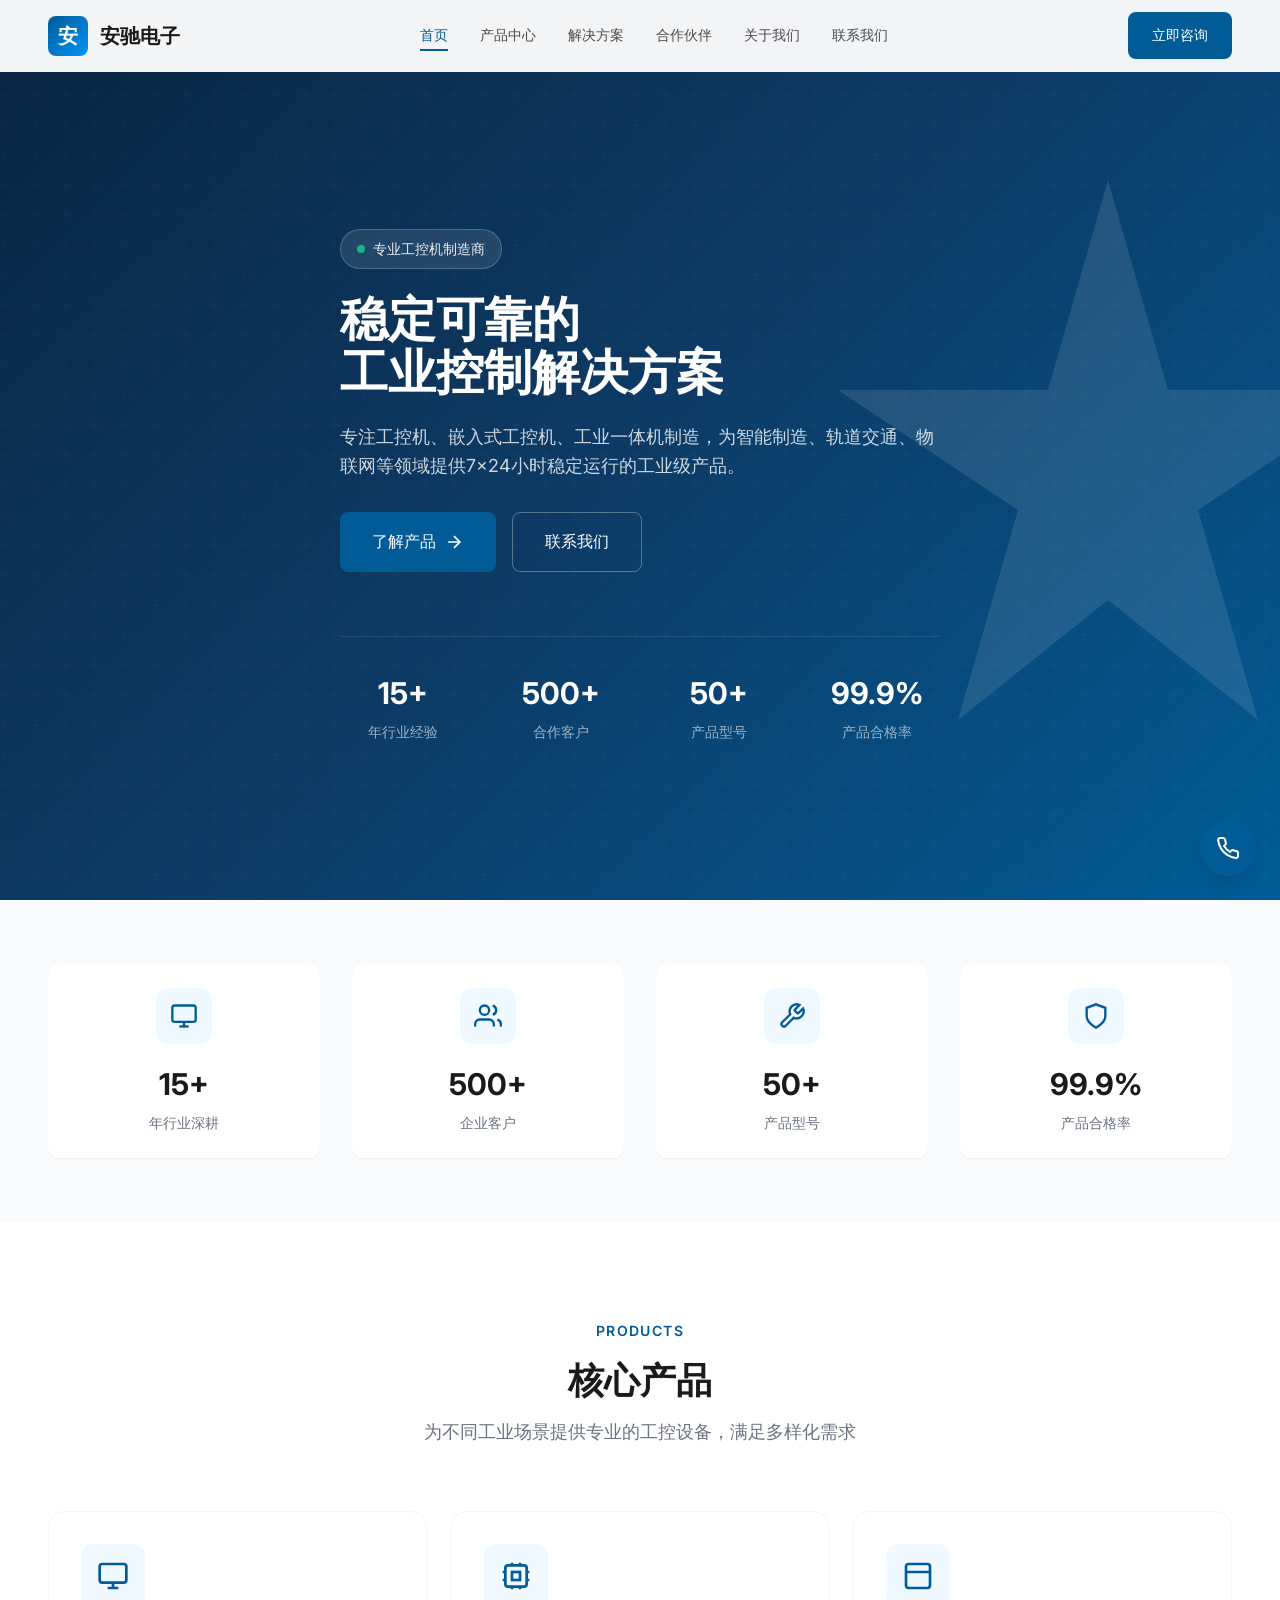
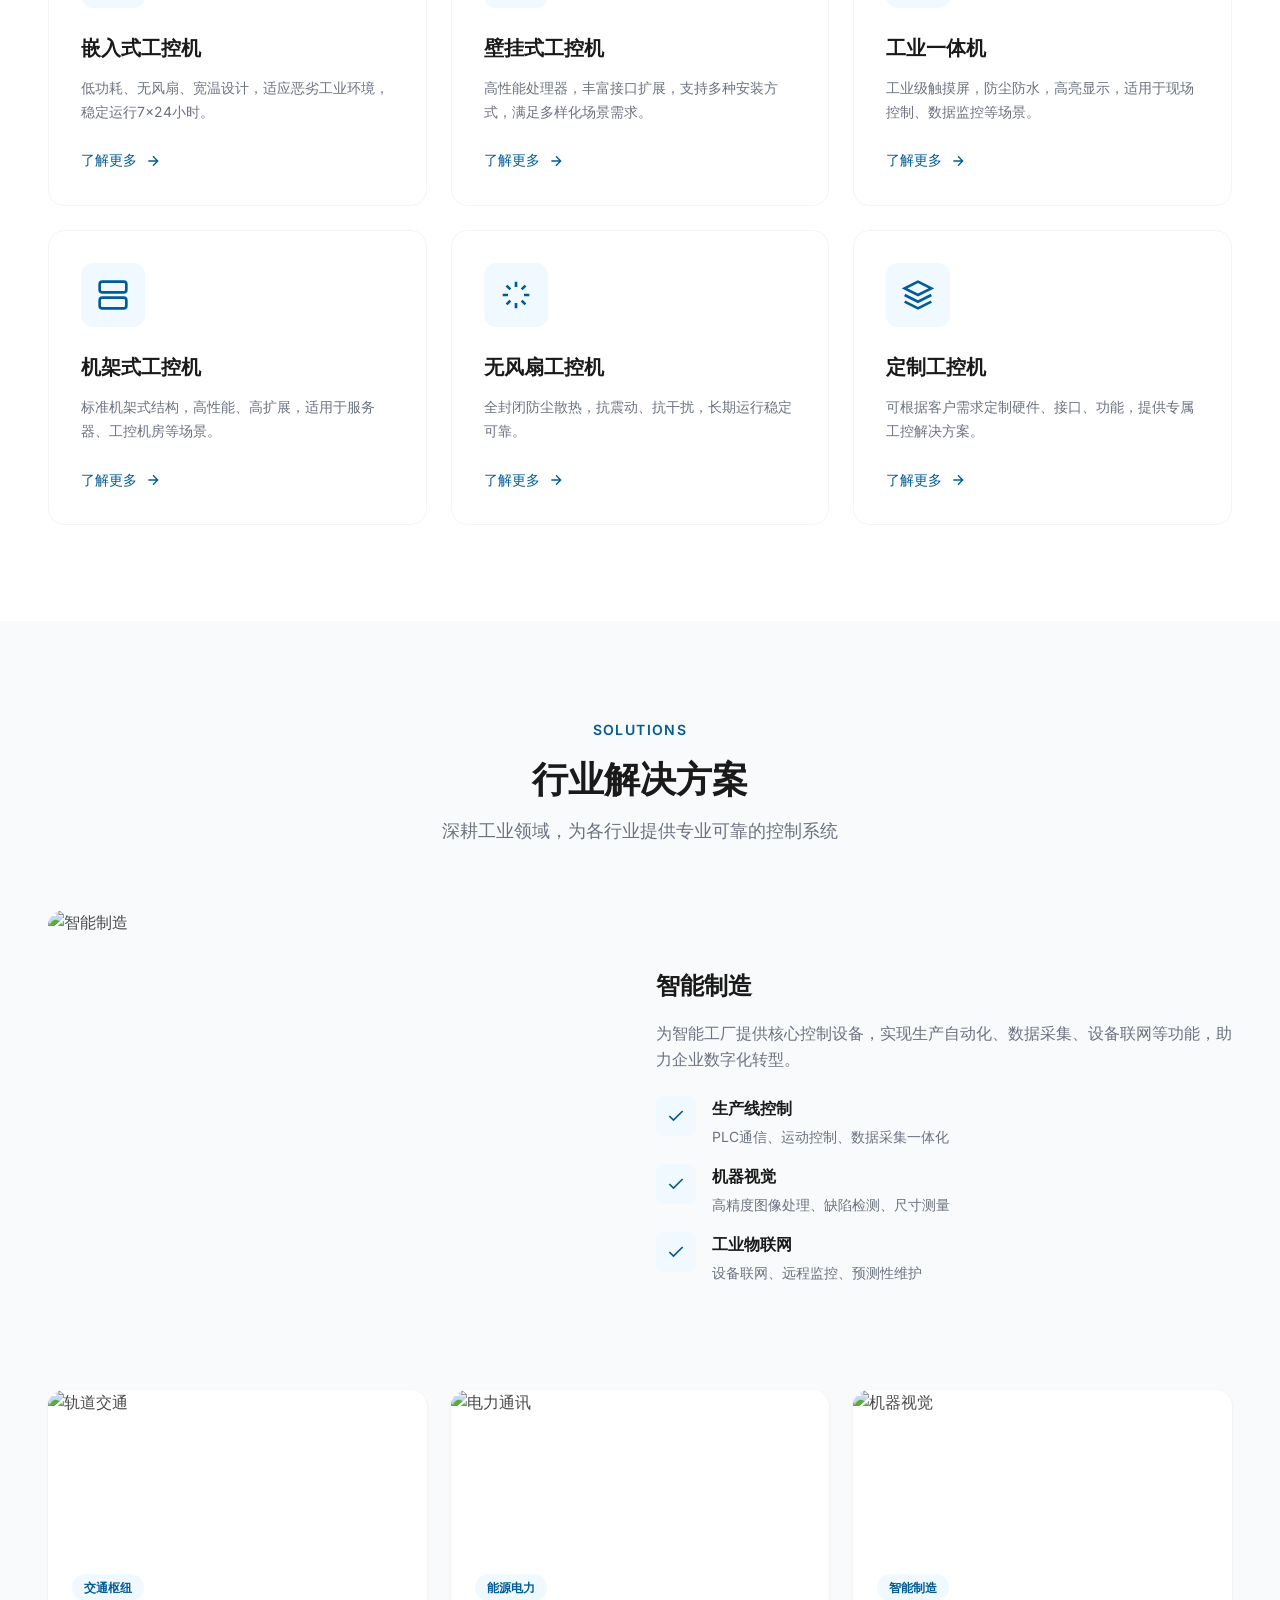
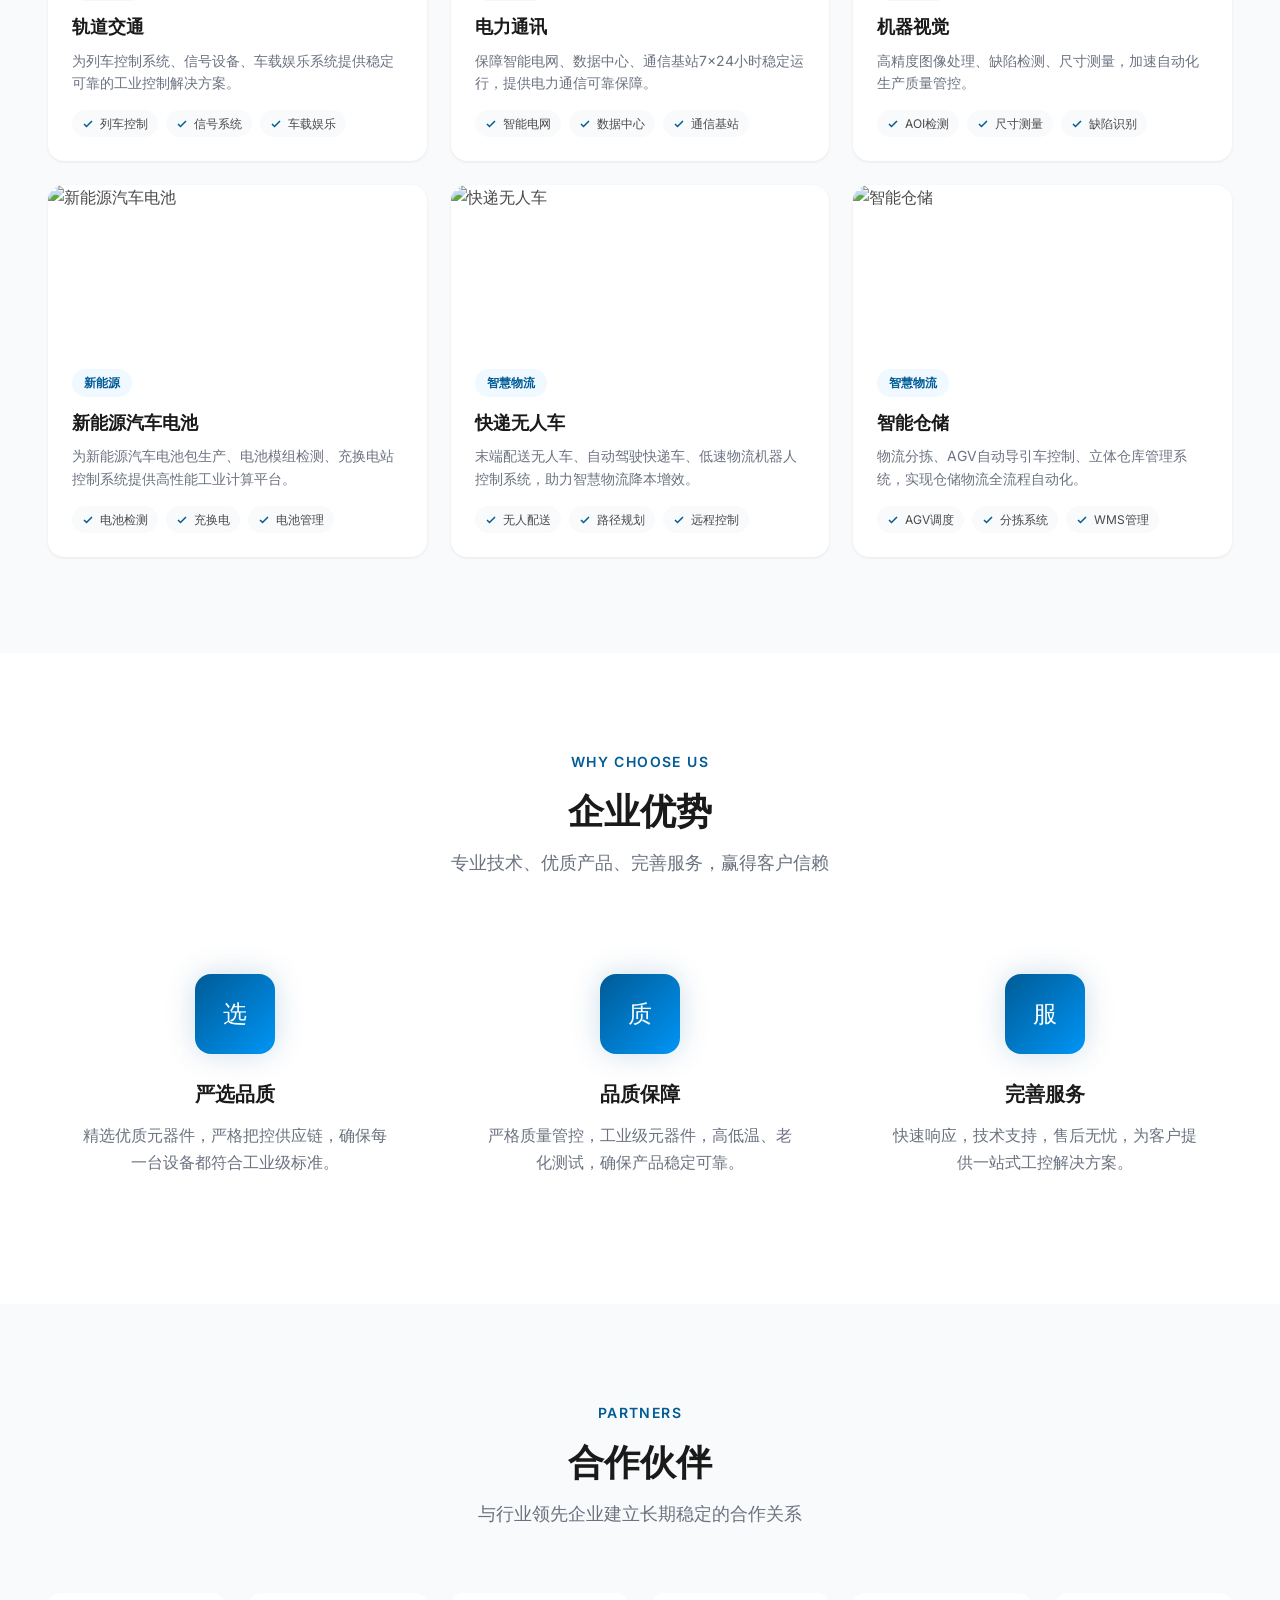
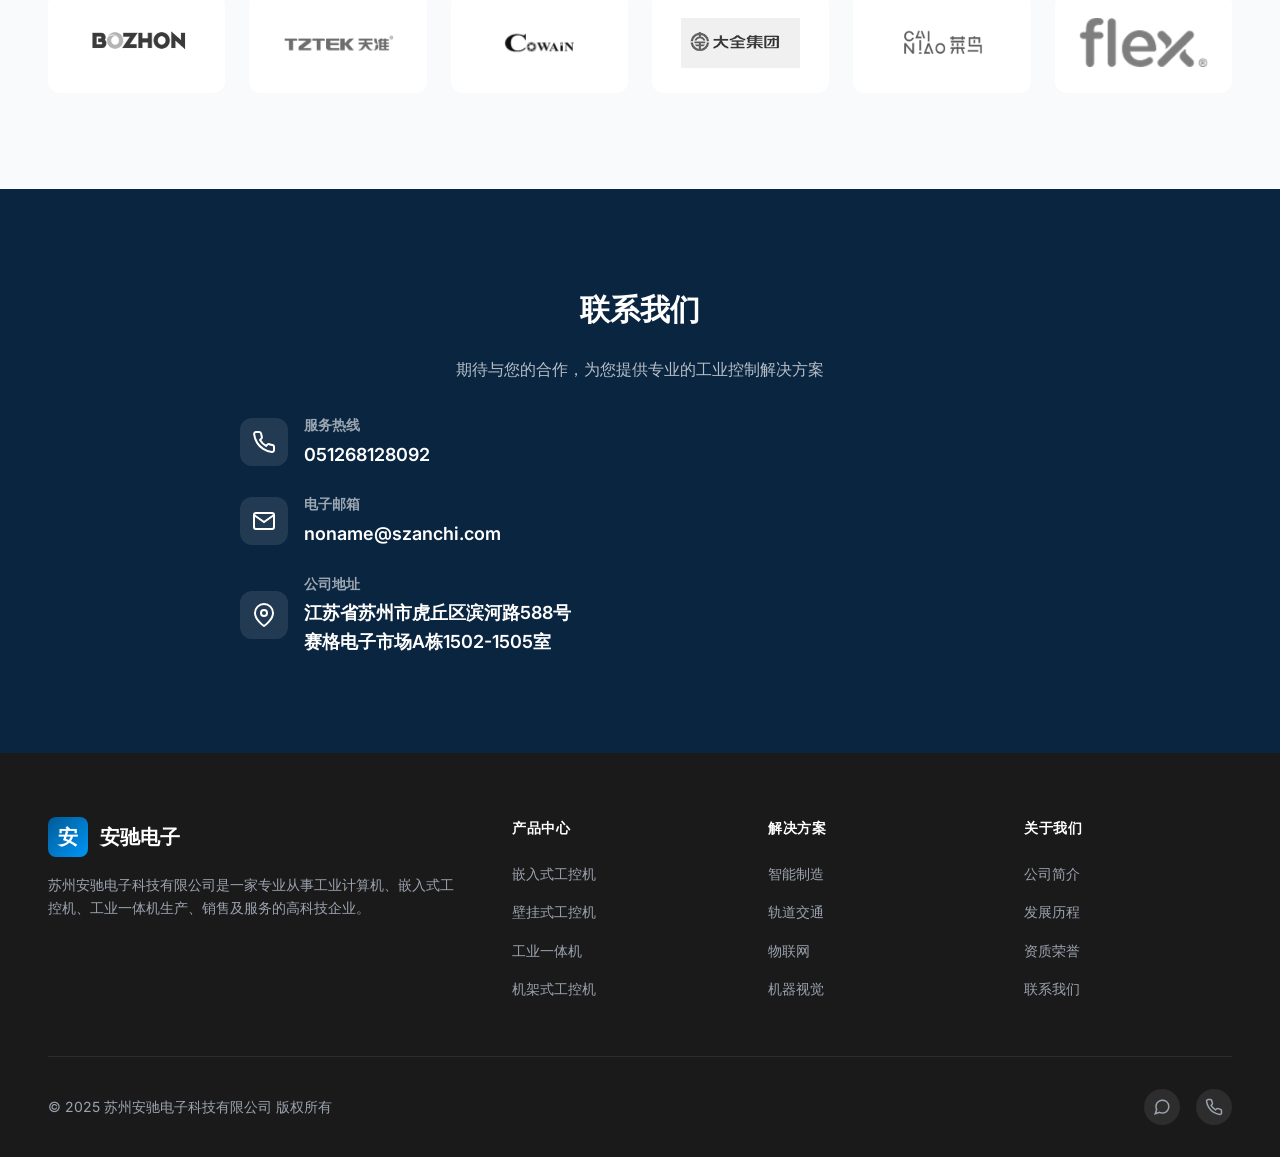
==== index.html @ b66ea082 "Rename index-new.html to index.html" ====
<!DOCTYPE html>
<html lang="zh-CN">
<head>
    <meta charset="UTF-8">
    <meta name="viewport" content="width=device-width, initial-scale=1.0">
    <title>苏州安驰电子科技有限公司 - 专业工控机制造商</title>
    <meta name="description" content="苏州安驰电子科技专注工控机、嵌入式工控机、工业一体机制造，为智能制造提供稳定可靠的工业控制解决方案。">
    <link rel="preconnect" href="https://fonts.googleapis.com">
    <link rel="preconnect" href="https://fonts.gstatic.com" crossorigin>
    <link href="https://fonts.googleapis.com/css2?family=Inter:wght@400;500;600;700&display=swap" rel="stylesheet">
    <style>
        /* =========================================
           CSS Variables - Design System
           ========================================= */
        :root {
            /* Primary Colors */
            --primary-900: #0a2540;
            --primary-800: #0d3b66;
            --primary-700: #005b96;
            --primary-600: #0077c2;
            --primary-500: #0095f6;
            --primary-100: #e6f4ff;
            --primary-50: #f0f9ff;

            /* Neutral Colors */
            --gray-900: #1a1a1a;
            --gray-800: #2d2d2d;
            --gray-700: #4a4a4a;
            --gray-600: #6b7280;
            --gray-500: #9ca3af;
            --gray-400: #d1d5db;
            --gray-300: #e5e7eb;
            --gray-200: #f3f4f6;
            --gray-100: #f9fafb;

            /* Typography */
            --font-display: "Inter", "PingFang SC", "Microsoft YaHei", sans-serif;
            --text-xs: 0.75rem;
            --text-sm: 0.875rem;
            --text-base: 1rem;
            --text-lg: 1.125rem;
            --text-xl: 1.25rem;
            --text-2xl: 1.5rem;
            --text-3xl: 1.875rem;
            --text-4xl: 2.25rem;
            --text-5xl: 3rem;

            /* Spacing */
            --space-1: 0.25rem;
            --space-2: 0.5rem;
            --space-3: 0.75rem;
            --space-4: 1rem;
            --space-5: 1.25rem;
            --space-6: 1.5rem;
            --space-8: 2rem;
            --space-10: 2.5rem;
            --space-12: 3rem;
            --space-16: 4rem;
            --space-20: 5rem;
            --space-24: 6rem;

            /* Border Radius */
            --radius-sm: 4px;
            --radius-md: 8px;
            --radius-lg: 12px;
            --radius-xl: 16px;
            --radius-full: 9999px;

            /* Shadows */
            --shadow-sm: 0 1px 2px rgba(0,0,0,0.05);
            --shadow-md: 0 4px 6px -1px rgba(0,0,0,0.1);
            --shadow-lg: 0 10px 15px -3px rgba(0,0,0,0.1);
            --shadow-xl: 0 20px 25px -5px rgba(0,0,0,0.1);
            --shadow-glow: 0 0 30px rgba(0,91,150,0.2);

            /* Transitions */
            --transition-fast: 150ms ease;
            --transition-base: 300ms ease;
            --transition-slow: 500ms ease;
        }

        /* =========================================
           Reset & Base
           ========================================= */
        *, *::before, *::after {
            margin: 0;
            padding: 0;
            box-sizing: border-box;
        }

        html {
            scroll-behavior: smooth;
        }

        body {
            font-family: var(--font-display);
            font-size: var(--text-base);
            line-height: 1.6;
            color: var(--gray-700);
            background: #fff;
            -webkit-font-smoothing: antialiased;
        }

        img {
            max-width: 100%;
            height: auto;
            display: block;
        }

        a {
            text-decoration: none;
            color: inherit;
        }

        button {
            font-family: inherit;
            cursor: pointer;
            border: none;
            background: none;
        }

        ul {
            list-style: none;
        }

        /* =========================================
           Utility Classes
           ========================================= */
        .container {
            max-width: 1280px;
            margin: 0 auto;
            padding: 0 var(--space-6);
        }

        @media (min-width: 768px) {
            .container { padding: 0 var(--space-8); }
        }

        @media (min-width: 1024px) {
            .container { padding: 0 var(--space-12); }
        }

        .section {
            padding: var(--space-24) 0;
        }

        @media (max-width: 768px) {
            .section { padding: var(--space-16) 0; }
        }

        /* =========================================
           Typography
           ========================================= */
        .section-header {
            text-align: center;
            margin-bottom: var(--space-16);
        }

        .section-label {
            display: inline-block;
            font-size: var(--text-sm);
            font-weight: 600;
            color: var(--primary-700);
            text-transform: uppercase;
            letter-spacing: 0.1em;
            margin-bottom: var(--space-4);
        }

        .section-title {
            font-size: var(--text-3xl);
            font-weight: 700;
            color: var(--gray-900);
            margin-bottom: var(--space-4);
            line-height: 1.2;
        }

        @media (min-width: 768px) {
            .section-title { font-size: var(--text-4xl); }
        }

        .section-desc {
            font-size: var(--text-lg);
            color: var(--gray-600);
            max-width: 600px;
            margin: 0 auto;
        }

        /* =========================================
           Buttons
           ========================================= */
        .btn {
            display: inline-flex;
            align-items: center;
            justify-content: center;
            gap: var(--space-2);
            padding: var(--space-3) var(--space-6);
            font-size: var(--text-sm);
            font-weight: 500;
            border-radius: var(--radius-md);
            transition: all var(--transition-base);
        }

        .btn-primary {
            background: var(--primary-700);
            color: white;
        }

        .btn-primary:hover {
            background: var(--primary-600);
            transform: translateY(-2px);
            box-shadow: var(--shadow-lg);
        }

        .btn-secondary {
            background: white;
            color: var(--primary-700);
            border: 1px solid var(--primary-700);
        }

        .btn-secondary:hover {
            background: var(--primary-50);
        }

        .btn-ghost {
            background: transparent;
            color: white;
            border: 1px solid rgba(255,255,255,0.3);
        }

        .btn-ghost:hover {
            background: rgba(255,255,255,0.1);
        }

        .btn-lg {
            padding: var(--space-4) var(--space-8);
            font-size: var(--text-base);
        }

        /* =========================================
           Header & Navigation
           ========================================= */
        .header {
            position: fixed;
            top: 0;
            left: 0;
            right: 0;
            z-index: 1000;
            height: 72px;
            background: rgba(255,255,255,0.95);
            backdrop-filter: blur(10px);
            border-bottom: 1px solid transparent;
            transition: all var(--transition-base);
        }

        .header.scrolled {
            border-color: var(--gray-300);
            box-shadow: var(--shadow-sm);
        }

        .nav {
            display: flex;
            align-items: center;
            justify-content: space-between;
            height: 100%;
        }

        .logo {
            display: flex;
            align-items: center;
            gap: var(--space-3);
            font-size: var(--text-xl);
            font-weight: 700;
            color: var(--gray-900);
            text-decoration: none;
        }

        .logo-icon {
            width: 40px;
            height: 40px;
            background: linear-gradient(135deg, var(--primary-700), var(--primary-500));
            border-radius: var(--radius-md);
            display: flex;
            align-items: center;
            justify-content: center;
            color: white;
            font-weight: 700;
        }

        .nav-menu {
            display: none;
        }

        @media (min-width: 1024px) {
            .nav-menu {
                display: flex;
                align-items: center;
                gap: var(--space-8);
            }
        }

        .nav-link {
            font-size: var(--text-sm);
            font-weight: 500;
            color: var(--gray-700);
            transition: color var(--transition-fast);
            text-decoration: none;
            position: relative;
        }

        .nav-link:hover,
        .nav-link.active {
            color: var(--primary-700);
        }

        .nav-link::after {
            content: '';
            position: absolute;
            bottom: -4px;
            left: 0;
            width: 0;
            height: 2px;
            background: var(--primary-700);
            transition: width var(--transition-base);
        }

        .nav-link:hover::after,
        .nav-link.active::after {
            width: 100%;
        }

        .nav-cta {
            display: none;
        }

        @media (min-width: 1024px) {
            .nav-cta {
                display: block;
            }
        }

        .menu-toggle {
            display: flex;
            flex-direction: column;
            gap: 5px;
            padding: var(--space-2);
        }

        @media (min-width: 1024px) {
            .menu-toggle { display: none; }
        }

        .menu-toggle span {
            display: block;
            width: 24px;
            height: 2px;
            background: var(--gray-900);
            transition: all var(--transition-base);
        }

        /* Mobile Menu - 从顶部向下展开 */
        .mobile-menu {
            position: fixed;
            top: 0;
            left: 0;
            width: 100%;
            height: 100vh;
            background: var(--primary-800);
            z-index: 1001;
            padding: var(--space-6);
            /* 初始状态：向上收起，translateY(-100%) */
            transform: translateY(-100%);
            transition: transform 0.4s cubic-bezier(0.4, 0, 0.2, 1);
            overflow-y: auto;
        }

        .mobile-menu.active {
            transform: translateY(0);
        }

        .mobile-menu-close {
            position: absolute;
            top: var(--space-6);
            right: var(--space-6);
            width: 40px;
            height: 40px;
            display: flex;
            align-items: center;
            justify-content: center;
            color: white;
            font-size: 28px;
            cursor: pointer;
            background: rgba(255,255,255,0.1);
            border-radius: 50%;
            border: none;
            line-height: 1;
        }

        .mobile-nav {
            margin-top: 80px;
        }

        .mobile-nav a {
            display: block;
            padding: var(--space-5) 0;
            font-size: var(--text-xl);
            font-weight: 500;
            color: white;
            border-bottom: 1px solid rgba(255,255,255,0.1);
            /* 展开时每项依次淡入 */
            opacity: 0;
            transform: translateY(-16px);
            transition: opacity 0.3s ease, transform 0.3s ease;
        }

        .mobile-menu.active .mobile-nav a {
            opacity: 1;
            transform: translateY(0);
        }

        /* 各菜单项依次延迟出现 */
        .mobile-menu.active .mobile-nav a:nth-child(1) { transition-delay: 0.10s; }
        .mobile-menu.active .mobile-nav a:nth-child(2) { transition-delay: 0.17s; }
        .mobile-menu.active .mobile-nav a:nth-child(3) { transition-delay: 0.24s; }
        .mobile-menu.active .mobile-nav a:nth-child(4) { transition-delay: 0.31s; }
        .mobile-menu.active .mobile-nav a:nth-child(5) { transition-delay: 0.38s; }
        .mobile-menu.active .mobile-nav a:nth-child(6) { transition-delay: 0.45s; }

        .overlay {
            position: fixed;
            inset: 0;
            background: rgba(0,0,0,0.5);
            z-index: 1000;
            opacity: 0;
            visibility: hidden;
            transition: all var(--transition-base);
        }

        .overlay.active {
            opacity: 1;
            visibility: visible;
        }

        /* =========================================
           Hero Section
           ========================================= */
        .hero {
            min-height: 100vh;
            display: flex;
            align-items: center;
            background: linear-gradient(135deg, var(--primary-900) 0%, var(--primary-800) 50%, var(--primary-700) 100%);
            position: relative;
            overflow: hidden;
            padding-top: 72px;
        }

        .hero::before {
            content: '';
            position: absolute;
            top: 0;
            left: 0;
            right: 0;
            bottom: 0;
            background: url("data:image/svg+xml,%3Csvg width='60' height='60' viewBox='0 0 60 60' xmlns='http://www.w3.org/2000/svg'%3E%3Cg fill='none' fill-rule='evenodd'%3E%3Cg fill='%23ffffff' fill-opacity='0.03'%3E%3Cpath d='M36 34v-4h-2v4h-4v2h4v4h2v-4h4v-2h-4zm0-30V0h-2v4h-4v2h4v4h2V6h4V4h-4zM6 34v-4H4v4H0v2h4v4h2v-4h4v-2H6zM6 4V0H4v4H0v2h4v4h2V6h4V4H6z'/%3E%3C/g%3E%3C/g%3E%3C/svg%3E");
            opacity: 0.5;
        }

        .hero-content {
            position: relative;
            z-index: 1;
            max-width: 800px;
        }

        .hero-label {
            display: inline-flex;
            align-items: center;
            gap: var(--space-2);
            padding: var(--space-2) var(--space-4);
            background: rgba(255,255,255,0.1);
            border: 1px solid rgba(255,255,255,0.2);
            border-radius: var(--radius-full);
            font-size: var(--text-sm);
            color: rgba(255,255,255,0.9);
            margin-bottom: var(--space-6);
        }

        .hero-label::before {
            content: '';
            width: 8px;
            height: 8px;
            background: #10b981;
            border-radius: 50%;
            animation: pulse 2s infinite;
        }

        @keyframes pulse {
            0%, 100% { opacity: 1; }
            50% { opacity: 0.5; }
        }

        .hero-title {
            font-size: var(--text-4xl);
            font-weight: 700;
            color: white;
            line-height: 1.1;
            margin-bottom: var(--space-6);
        }

        @media (min-width: 768px) {
            .hero-title { font-size: var(--text-5xl); }
        }

        .hero-desc {
            font-size: var(--text-lg);
            color: rgba(255,255,255,0.8);
            margin-bottom: var(--space-8);
            max-width: 600px;
        }

        .hero-buttons {
            display: flex;
            flex-wrap: wrap;
            gap: var(--space-4);
        }

        .hero-stats {
            display: grid;
            grid-template-columns: repeat(2, 1fr);
            gap: var(--space-8);
            margin-top: var(--space-16);
            padding-top: var(--space-8);
            border-top: 1px solid rgba(255,255,255,0.1);
        }

        @media (min-width: 640px) {
            .hero-stats {
                grid-template-columns: repeat(4, 1fr);
            }
        }

        .hero-stat {
            text-align: center;
        }

        .hero-stat-value {
            font-size: var(--text-3xl);
            font-weight: 700;
            color: white;
        }

        .hero-stat-label {
            font-size: var(--text-sm);
            color: rgba(255,255,255,0.6);
            margin-top: var(--space-1);
        }

        /* Hero decorative elements */
        .hero-decoration {
            position: absolute;
            right: -10%;
            top: 50%;
            transform: translateY(-50%);
            width: 600px;
            height: 600px;
            opacity: 0.1;
            display: none;
        }

        @media (min-width: 1280px) {
            .hero-decoration { display: block; }
        }

        .hero-decoration svg {
            width: 100%;
            height: 100%;
            fill: white;
        }

        /* =========================================
           Stats Section
           ========================================= */
        .stats-section {
            background: var(--gray-100);
            padding: var(--space-16) 0;
        }

        .stats-grid {
            display: grid;
            grid-template-columns: repeat(2, 1fr);
            gap: var(--space-8);
        }

        @media (min-width: 768px) {
            .stats-grid {
                grid-template-columns: repeat(4, 1fr);
            }
        }

        .stat-card {
            text-align: center;
            padding: var(--space-6);
            background: white;
            border-radius: var(--radius-lg);
            box-shadow: var(--shadow-sm);
            transition: all var(--transition-base);
        }

        .stat-card:hover {
            transform: translateY(-4px);
            box-shadow: var(--shadow-lg);
        }

        .stat-icon {
            width: 56px;
            height: 56px;
            margin: 0 auto var(--space-4);
            background: var(--primary-50);
            border-radius: var(--radius-lg);
            display: flex;
            align-items: center;
            justify-content: center;
            color: var(--primary-700);
        }

        .stat-value {
            font-size: var(--text-3xl);
            font-weight: 700;
            color: var(--gray-900);
        }

        .stat-label {
            font-size: var(--text-sm);
            color: var(--gray-600);
            margin-top: var(--space-1);
        }

        /* =========================================
           Products Section
           ========================================= */
        .products-grid {
            display: grid;
            grid-template-columns: 1fr;
            gap: var(--space-6);
        }

        @media (min-width: 640px) {
            .products-grid {
                grid-template-columns: repeat(2, 1fr);
            }
        }

        @media (min-width: 1024px) {
            .products-grid {
                grid-template-columns: repeat(3, 1fr);
            }
        }

        .product-card {
            background: white;
            border: 1px solid var(--gray-200);
            border-radius: var(--radius-xl);
            padding: var(--space-8);
            transition: all var(--transition-base);
            position: relative;
            overflow: hidden;
        }

        .product-card::before {
            content: '';
            position: absolute;
            top: 0;
            left: 0;
            right: 0;
            height: 4px;
            background: linear-gradient(90deg, var(--primary-700), var(--primary-500));
            transform: scaleX(0);
            transition: transform var(--transition-base);
        }

        .product-card:hover {
            transform: translateY(-8px);
            box-shadow: var(--shadow-xl);
            border-color: transparent;
        }

        .product-card:hover::before {
            transform: scaleX(1);
        }

        .product-icon {
            width: 64px;
            height: 64px;
            background: var(--primary-50);
            border-radius: var(--radius-lg);
            display: flex;
            align-items: center;
            justify-content: center;
            margin-bottom: var(--space-6);
            color: var(--primary-700);
            transition: all var(--transition-base);
        }

        .product-card:hover .product-icon {
            background: var(--primary-700);
            color: white;
            transform: scale(1.1);
        }

        .product-title {
            font-size: var(--text-xl);
            font-weight: 600;
            color: var(--gray-900);
            margin-bottom: var(--space-3);
        }

        .product-desc {
            font-size: var(--text-sm);
            color: var(--gray-600);
            line-height: 1.7;
            margin-bottom: var(--space-6);
        }

        .product-link {
            display: inline-flex;
            align-items: center;
            gap: var(--space-2);
            font-size: var(--text-sm);
            font-weight: 500;
            color: var(--primary-700);
            transition: gap var(--transition-fast);
        }

        .product-link:hover {
            gap: var(--space-3);
        }

        /* =========================================
           Solutions Section
           ========================================= */
        .solutions-section {
            background: var(--gray-100);
        }

        .solutions-grid {
            display: grid;
            gap: var(--space-8);
        }

        @media (min-width: 1024px) {
            .solutions-grid {
                grid-template-columns: 1fr 1fr;
                align-items: center;
            }
        }

        .solutions-image {
            position: relative;
            border-radius: var(--radius-xl);
            overflow: hidden;
            aspect-ratio: 4/3;
        }

        .solutions-image img {
            width: 100%;
            height: 100%;
            object-fit: cover;
        }

        .solutions-content h3 {
            font-size: var(--text-2xl);
            font-weight: 700;
            color: var(--gray-900);
            margin-bottom: var(--space-4);
        }

        .solutions-content p {
            color: var(--gray-600);
            margin-bottom: var(--space-6);
        }

        .solutions-list {
            display: grid;
            gap: var(--space-4);
        }

        .solution-item {
            display: flex;
            align-items: flex-start;
            gap: var(--space-4);
        }

        .solution-icon {
            width: 40px;
            height: 40px;
            background: var(--primary-50);
            border-radius: var(--radius-md);
            display: flex;
            align-items: center;
            justify-content: center;
            color: var(--primary-700);
            flex-shrink: 0;
        }

        .solution-text h4 {
            font-weight: 600;
            color: var(--gray-900);
            margin-bottom: var(--space-1);
        }

        .solution-text p {
            font-size: var(--text-sm);
            color: var(--gray-600);
            margin: 0;
        }

        /* 更多行业解决方案 - 卡片网格 */
        .solutions-cases-grid {
            display: grid;
            gap: var(--space-6);
            margin-top: var(--space-12);
        }

        @media (min-width: 640px) {
            .solutions-cases-grid {
                grid-template-columns: repeat(2, 1fr);
            }
        }

        @media (min-width: 1024px) {
            .solutions-cases-grid {
                grid-template-columns: repeat(3, 1fr);
            }
        }

        .solution-card {
            background: white;
            border-radius: var(--radius-xl);
            overflow: hidden;
            box-shadow: 0 1px 3px rgba(0,0,0,0.08);
            transition: box-shadow 0.3s ease, transform 0.3s ease;
        }

        .solution-card:hover {
            box-shadow: var(--shadow-lg);
            transform: translateY(-4px);
        }

        .solution-card__image {
            width: 100%;
            height: 160px;
            overflow: hidden;
        }

        .solution-card__image img {
            width: 100%;
            height: 100%;
            object-fit: cover;
            transition: transform 0.4s ease;
        }

        .solution-card:hover .solution-card__image img {
            transform: scale(1.05);
        }

        .solution-card__body {
            padding: var(--space-6);
        }

        .solution-card__tag {
            display: inline-block;
            padding: 4px 12px;
            background: var(--primary-50);
            color: var(--primary-700);
            border-radius: var(--radius-full);
            font-size: var(--text-xs);
            font-weight: 600;
            margin-bottom: var(--space-3);
        }

        .solution-card__title {
            font-size: var(--text-lg);
            font-weight: 700;
            color: var(--gray-900);
            margin-bottom: var(--space-2);
        }

        .solution-card__desc {
            font-size: var(--text-sm);
            color: var(--gray-600);
            line-height: 1.6;
            margin-bottom: var(--space-4);
        }

        .solution-card__features {
            list-style: none;
            display: flex;
            flex-wrap: wrap;
            gap: var(--space-2);
        }

        .solution-card__features li {
            display: flex;
            align-items: center;
            gap: 6px;
            font-size: var(--text-xs);
            color: var(--gray-700);
            background: var(--gray-100);
            padding: 4px 10px;
            border-radius: var(--radius-full);
        }

        .solution-card__features li svg {
            color: var(--primary-700);
            flex-shrink: 0;
        }

        /* =========================================
           Advantages Section
           ========================================= */
        .advantages-grid {
            display: grid;
            gap: var(--space-8);
        }

        @media (min-width: 768px) {
            .advantages-grid {
                grid-template-columns: repeat(3, 1fr);
            }
        }

        .advantage-card {
            text-align: center;
            padding: var(--space-8);
        }

        .advantage-icon {
            width: 80px;
            height: 80px;
            margin: 0 auto var(--space-6);
            background: linear-gradient(135deg, var(--primary-700), var(--primary-500));
            border-radius: var(--radius-xl);
            display: flex;
            align-items: center;
            justify-content: center;
            color: white;
            font-size: var(--text-2xl);
            box-shadow: var(--shadow-glow);
        }

        .advantage-title {
            font-size: var(--text-xl);
            font-weight: 600;
            color: var(--gray-900);
            margin-bottom: var(--space-3);
        }

        .advantage-desc {
            color: var(--gray-600);
            line-height: 1.7;
        }

        /* =========================================
           Partners Section
           ========================================= */
        .partners-section {
            background: var(--gray-100);
        }

        .partners-grid {
            display: grid;
            grid-template-columns: repeat(2, 1fr);
            gap: var(--space-6);
        }

        @media (min-width: 640px) {
            .partners-grid {
                grid-template-columns: repeat(3, 1fr);
            }
        }

        @media (min-width: 1024px) {
            .partners-grid {
                grid-template-columns: repeat(6, 1fr);
            }
        }

        .partner-card {
            background: white;
            border-radius: var(--radius-lg);
            padding: var(--space-6);
            display: flex;
            align-items: center;
            justify-content: center;
            height: 100px;
            filter: grayscale(100%);
            opacity: 0.7;
            transition: all var(--transition-base);
        }

        .partner-card:hover {
            filter: grayscale(0%);
            opacity: 1;
            box-shadow: var(--shadow-md);
        }

        .partner-card img {
            max-height: 50px;
            max-width: 100%;
            object-fit: contain;
        }

        /* =========================================
           Contact Section
           ========================================= */
        .contact-section {
            background: var(--primary-900);
            color: white;
        }

        .contact-grid {
            display: grid;
            gap: var(--space-12);
        }

        @media (min-width: 1024px) {
            .contact-grid {
                grid-template-columns: 1fr 1fr;
            }
        }

        .contact-info h2 {
            font-size: var(--text-3xl);
            font-weight: 700;
            margin-bottom: var(--space-6);
        }

        .contact-info > p {
            color: rgba(255,255,255,0.7);
            margin-bottom: var(--space-8);
        }

        .contact-methods {
            display: grid;
            gap: var(--space-6);
        }

        .contact-method {
            display: flex;
            align-items: center;
            gap: var(--space-4);
        }

        .contact-method-icon {
            width: 48px;
            height: 48px;
            background: rgba(255,255,255,0.1);
            border-radius: var(--radius-lg);
            display: flex;
            align-items: center;
            justify-content: center;
            color: white;
        }

        .contact-method-text h4 {
            font-size: var(--text-sm);
            color: rgba(255,255,255,0.6);
            margin-bottom: var(--space-1);
        }

        .contact-method-text p {
            font-size: var(--text-lg);
            font-weight: 600;
        }

        .contact-form {
            background: white;
            border-radius: var(--radius-xl);
            padding: var(--space-8);
        }

        .contact-form h3 {
            font-size: var(--text-xl);
            font-weight: 600;
            color: var(--gray-900);
            margin-bottom: var(--space-6);
        }

        .form-group {
            margin-bottom: var(--space-5);
        }

        .form-label {
            display: block;
            font-size: var(--text-sm);
            font-weight: 500;
            color: var(--gray-700);
            margin-bottom: var(--space-2);
        }

        .form-input {
            width: 100%;
            padding: var(--space-3) var(--space-4);
            border: 1px solid var(--gray-300);
            border-radius: var(--radius-md);
            font-size: var(--text-base);
            transition: all var(--transition-fast);
        }

        .form-input:focus {
            outline: none;
            border-color: var(--primary-700);
            box-shadow: 0 0 0 3px var(--primary-100);
        }

        textarea.form-input {
            min-height: 120px;
            resize: vertical;
        }

        /* =========================================
           Footer
           ========================================= */
        .footer {
            background: var(--gray-900);
            color: white;
            padding: var(--space-16) 0 var(--space-8);
        }

        .footer-grid {
            display: grid;
            gap: var(--space-12);
            margin-bottom: var(--space-12);
        }

        @media (min-width: 768px) {
            .footer-grid {
                grid-template-columns: 2fr 1fr 1fr 1fr;
            }
        }

        .footer-brand .logo {
            color: white;
            margin-bottom: var(--space-4);
        }

        .footer-brand p {
            color: var(--gray-500);
            font-size: var(--text-sm);
            line-height: 1.7;
        }

        .footer-title {
            font-size: var(--text-sm);
            font-weight: 600;
            color: white;
            margin-bottom: var(--space-4);
            text-transform: uppercase;
            letter-spacing: 0.05em;
        }

        .footer-links a {
            display: block;
            color: var(--gray-500);
            font-size: var(--text-sm);
            padding: var(--space-2) 0;
            transition: color var(--transition-fast);
        }

        .footer-links a:hover {
            color: white;
        }

        .footer-bottom {
            padding-top: var(--space-8);
            border-top: 1px solid var(--gray-800);
            display: flex;
            flex-direction: column;
            gap: var(--space-4);
            align-items: center;
        }

        @media (min-width: 768px) {
            .footer-bottom {
                flex-direction: row;
                justify-content: space-between;
            }
        }

        .footer-copyright {
            font-size: var(--text-sm);
            color: var(--gray-500);
        }

        .footer-social {
            display: flex;
            gap: var(--space-4);
        }

        .footer-social a {
            width: 36px;
            height: 36px;
            background: var(--gray-800);
            border-radius: var(--radius-full);
            display: flex;
            align-items: center;
            justify-content: center;
            color: var(--gray-500);
            transition: all var(--transition-fast);
        }

        .footer-social a:hover {
            background: var(--primary-700);
            color: white;
        }

        /* =========================================
           Floating Action Button
           ========================================= */
        .fab {
            position: fixed;
            right: var(--space-6);
            bottom: var(--space-6);
            z-index: 999;
        }

        .fab-main {
            width: 56px;
            height: 56px;
            background: var(--primary-700);
            border-radius: var(--radius-full);
            display: flex;
            align-items: center;
            justify-content: center;
            color: white;
            box-shadow: var(--shadow-lg);
            transition: all var(--transition-base);
            cursor: pointer;
        }

        .fab-main:hover {
            background: var(--primary-600);
            transform: scale(1.1);
        }

        /* 二维码弹出卡片 */
        .fab-popup {
            position: absolute;
            bottom: 70px;
            right: 0;
            background: white;
            border-radius: var(--radius-xl);
            box-shadow: var(--shadow-xl);
            padding: var(--space-6);
            text-align: center;
            opacity: 0;
            visibility: hidden;
            transform: translateY(10px) scale(0.95);
            transition: all 0.3s cubic-bezier(0.4, 0, 0.2, 1);
            pointer-events: none;
            min-width: 180px;
        }

        .fab:hover .fab-popup {
            opacity: 1;
            visibility: visible;
            transform: translateY(0) scale(1);
            pointer-events: auto;
        }

        .fab-popup::after {
            content: '';
            position: absolute;
            bottom: -8px;
            right: 24px;
            width: 16px;
            height: 16px;
            background: white;
            transform: rotate(45deg);
            box-shadow: 2px 2px 4px rgba(0,0,0,0.05);
        }

        .fab-popup__qr {
            width: 150px;
            height: 150px;
            border-radius: var(--radius-md);
            overflow: hidden;
            margin: 0 auto var(--space-4);
            border: 1px solid var(--gray-200);
        }

        .fab-popup__qr img {
            width: 100%;
            height: 100%;
            object-fit: cover;
        }

        .fab-popup__label {
            font-size: var(--text-xs);
            color: var(--gray-500);
            margin-bottom: var(--space-1);
        }

        .fab-popup__phone {
            font-size: var(--text-sm);
            font-weight: 600;
            color: var(--gray-900);
        }

        /* =========================================
           Animations
           ========================================= */
        .fade-in {
            opacity: 0;
            transform: translateY(20px);
            transition: opacity 0.6s ease, transform 0.6s ease;
        }

        .fade-in.visible {
            opacity: 1;
            transform: translateY(0);
        }

        /* Stagger children */
        .stagger-children > * {
            opacity: 0;
            transform: translateY(20px);
        }

        .stagger-children.visible > *:nth-child(1) { animation: fadeInUp 0.6s ease 0.1s forwards; }
        .stagger-children.visible > *:nth-child(2) { animation: fadeInUp 0.6s ease 0.2s forwards; }
        .stagger-children.visible > *:nth-child(3) { animation: fadeInUp 0.6s ease 0.3s forwards; }
        .stagger-children.visible > *:nth-child(4) { animation: fadeInUp 0.6s ease 0.4s forwards; }
        .stagger-children.visible > *:nth-child(5) { animation: fadeInUp 0.6s ease 0.5s forwards; }
        .stagger-children.visible > *:nth-child(6) { animation: fadeInUp 0.6s ease 0.6s forwards; }

        @keyframes fadeInUp {
            to {
                opacity: 1;
                transform: translateY(0);
            }
        }
    </style>
</head>
<body>

    <!-- Header -->
    <header class="header" id="header">
        <div class="container nav">
            <a href="#" class="logo">
                <div class="logo-icon">安</div>
                <span>安驰电子</span>
            </a>
            
            <nav class="nav-menu">
                <a href="#home" class="nav-link active">首页</a>
                <a href="#products" class="nav-link">产品中心</a>
                <a href="#solutions" class="nav-link">解决方案</a>
                <a href="partners-new.html" class="nav-link">合作伙伴</a>
                <a href="#about" class="nav-link">关于我们</a>
                <a href="#contact" class="nav-link">联系我们</a>
            </nav>
            
            <div class="nav-cta">
                <a href="#contact" class="btn btn-primary">立即咨询</a>
            </div>
            
            <button class="menu-toggle" id="menuToggle" aria-label="打开菜单">
                <span></span>
                <span></span>
                <span></span>
            </button>
        </div>
    </header>

    <!-- Mobile Menu -->
    <div class="mobile-menu" id="mobileMenu">
        <button class="mobile-menu-close" id="menuClose" aria-label="关闭菜单">×</button>
        <nav class="mobile-nav">
            <a href="#home">首页</a>
            <a href="#products">产品中心</a>
            <a href="#solutions">解决方案</a>
            <a href="partners-new.html">合作伙伴</a>
            <a href="#about">关于我们</a>
            <a href="#contact">联系我们</a>
        </nav>
    </div>
    <div class="overlay" id="overlay"></div>

    <!-- Hero Section -->
    <section class="hero" id="home">
        <div class="container">
            <div class="hero-content">
                <div class="hero-label">专业工控机制造商</div>
                <h1 class="hero-title">
                    稳定可靠的<br>
                    工业控制解决方案
                </h1>
                <p class="hero-desc">
                    专注工控机、嵌入式工控机、工业一体机制造，为智能制造、轨道交通、物联网等领域提供7×24小时稳定运行的工业级产品。
                </p>
                <div class="hero-buttons">
                    <a href="#products" class="btn btn-primary btn-lg">
                        了解产品
                        <svg width="20" height="20" viewBox="0 0 24 24" fill="none" stroke="currentColor" stroke-width="2">
                            <path d="M5 12h14M12 5l7 7-7 7"/>
                        </svg>
                    </a>
                    <a href="#contact" class="btn btn-ghost btn-lg">联系我们</a>
                </div>
                
                <div class="hero-stats">
                    <div class="hero-stat">
                        <div class="hero-stat-value">15+</div>
                        <div class="hero-stat-label">年行业经验</div>
                    </div>
                    <div class="hero-stat">
                        <div class="hero-stat-value">500+</div>
                        <div class="hero-stat-label">合作客户</div>
                    </div>
                    <div class="hero-stat">
                        <div class="hero-stat-value">50+</div>
                        <div class="hero-stat-label">产品型号</div>
                    </div>
                    <div class="hero-stat">
                        <div class="hero-stat-value">99.9%</div>
                        <div class="hero-stat-label">产品合格率</div>
                    </div>
                </div>
            </div>
        </div>
        
        <div class="hero-decoration">
            <svg viewBox="0 0 200 200">
                <path d="M100,10 L120,80 L190,80 L130,120 L150,190 L100,150 L50,190 L70,120 L10,80 L80,80 Z"/>
            </svg>
        </div>
    </section>

    <!-- Stats Section -->
    <section class="stats-section">
        <div class="container">
            <div class="stats-grid stagger-children" id="statsSection">
                <div class="stat-card">
                    <div class="stat-icon">
                        <svg width="28" height="28" viewBox="0 0 24 24" fill="none" stroke="currentColor" stroke-width="2">
                            <rect x="2" y="3" width="20" height="14" rx="2"/>
                            <line x1="8" y1="21" x2="16" y2="21"/>
                            <line x1="12" y1="17" x2="12" y2="21"/>
                        </svg>
                    </div>
                    <div class="stat-value">15+</div>
                    <div class="stat-label">年行业深耕</div>
                </div>
                <div class="stat-card">
                    <div class="stat-icon">
                        <svg width="28" height="28" viewBox="0 0 24 24" fill="none" stroke="currentColor" stroke-width="2">
                            <path d="M17 21v-2a4 4 0 0 0-4-4H5a4 4 0 0 0-4 4v2"/>
                            <circle cx="9" cy="7" r="4"/>
                            <path d="M23 21v-2a4 4 0 0 0-3-3.87"/>
                            <path d="M16 3.13a4 4 0 0 1 0 7.75"/>
                        </svg>
                    </div>
                    <div class="stat-value">500+</div>
                    <div class="stat-label">企业客户</div>
                </div>
                <div class="stat-card">
                    <div class="stat-icon">
                        <svg width="28" height="28" viewBox="0 0 24 24" fill="none" stroke="currentColor" stroke-width="2">
                            <path d="M14.7 6.3a1 1 0 0 0 0 1.4l1.6 1.6a1 1 0 0 0 1.4 0l3.77-3.77a6 6 0 0 1-7.94 7.94l-6.91 6.91a2.12 2.12 0 0 1-3-3l6.91-6.91a6 6 0 0 1 7.94-7.94l-3.76 3.76z"/>
                        </svg>
                    </div>
                    <div class="stat-value">50+</div>
                    <div class="stat-label">产品型号</div>
                </div>
                <div class="stat-card">
                    <div class="stat-icon">
                        <svg width="28" height="28" viewBox="0 0 24 24" fill="none" stroke="currentColor" stroke-width="2">
                            <path d="M12 22s8-4 8-10V5l-8-3-8 3v7c0 6 8 10 8 10z"/>
                        </svg>
                    </div>
                    <div class="stat-value">99.9%</div>
                    <div class="stat-label">产品合格率</div>
                </div>
            </div>
        </div>
    </section>

    <!-- Products Section -->
    <section class="section" id="products">
        <div class="container">
            <div class="section-header fade-in">
                <span class="section-label">Products</span>
                <h2 class="section-title">核心产品</h2>
                <p class="section-desc">为不同工业场景提供专业的工控设备，满足多样化需求</p>
            </div>
            
            <div class="products-grid stagger-children">
                <div class="product-card">
                    <div class="product-icon">
                        <svg width="32" height="32" viewBox="0 0 24 24" fill="none" stroke="currentColor" stroke-width="2">
                            <rect x="2" y="3" width="20" height="14" rx="2"/>
                            <line x1="8" y1="21" x2="16" y2="21"/>
                            <line x1="12" y1="17" x2="12" y2="21"/>
                        </svg>
                    </div>
                    <h3 class="product-title">嵌入式工控机</h3>
                    <p class="product-desc">低功耗、无风扇、宽温设计，适应恶劣工业环境，稳定运行7×24小时。</p>
                    <a href="#" class="product-link">
                        了解更多
                        <svg width="16" height="16" viewBox="0 0 24 24" fill="none" stroke="currentColor" stroke-width="2">
                            <path d="M5 12h14M12 5l7 7-7 7"/>
                        </svg>
                    </a>
                </div>
                
                <div class="product-card">
                    <div class="product-icon">
                        <svg width="32" height="32" viewBox="0 0 24 24" fill="none" stroke="currentColor" stroke-width="2">
                            <rect x="4" y="4" width="16" height="16" rx="2"/>
                            <rect x="9" y="9" width="6" height="6"/>
                            <path d="M15 2v2M15 20v2M9 2v2M9 20v2M2 15h2M2 9h2M20 15h2M20 9h2"/>
                        </svg>
                    </div>
                    <h3 class="product-title">壁挂式工控机</h3>
                    <p class="product-desc">高性能处理器，丰富接口扩展，支持多种安装方式，满足多样化场景需求。</p>
                    <a href="#" class="product-link">
                        了解更多
                        <svg width="16" height="16" viewBox="0 0 24 24" fill="none" stroke="currentColor" stroke-width="2">
                            <path d="M5 12h14M12 5l7 7-7 7"/>
                        </svg>
                    </a>
                </div>
                
                <div class="product-card">
                    <div class="product-icon">
                        <svg width="32" height="32" viewBox="0 0 24 24" fill="none" stroke="currentColor" stroke-width="2">
                            <rect x="3" y="3" width="18" height="18" rx="2"/>
                            <path d="M3 9h18"/>
                        </svg>
                    </div>
                    <h3 class="product-title">工业一体机</h3>
                    <p class="product-desc">工业级触摸屏，防尘防水，高亮显示，适用于现场控制、数据监控等场景。</p>
                    <a href="#" class="product-link">
                        了解更多
                        <svg width="16" height="16" viewBox="0 0 24 24" fill="none" stroke="currentColor" stroke-width="2">
                            <path d="M5 12h14M12 5l7 7-7 7"/>
                        </svg>
                    </a>
                </div>
                
                <div class="product-card">
                    <div class="product-icon">
                        <svg width="32" height="32" viewBox="0 0 24 24" fill="none" stroke="currentColor" stroke-width="2">
                            <rect x="2" y="2" width="20" height="8" rx="2"/>
                            <rect x="2" y="14" width="20" height="8" rx="2"/>
                            <line x1="6" y1="6" x2="6.01" y2="6"/>
                            <line x1="6" y1="18" x2="6.01" y2="18"/>
                        </svg>
                    </div>
                    <h3 class="product-title">机架式工控机</h3>
                    <p class="product-desc">标准机架式结构，高性能、高扩展，适用于服务器、工控机房等场景。</p>
                    <a href="#" class="product-link">
                        了解更多
                        <svg width="16" height="16" viewBox="0 0 24 24" fill="none" stroke="currentColor" stroke-width="2">
                            <path d="M5 12h14M12 5l7 7-7 7"/>
                        </svg>
                    </a>
                </div>
                
                <div class="product-card">
                    <div class="product-icon">
                        <svg width="32" height="32" viewBox="0 0 24 24" fill="none" stroke="currentColor" stroke-width="2">
                            <path d="M12 2v4M12 18v4M4.93 4.93l2.83 2.83M16.24 16.24l2.83 2.83M2 12h4M18 12h4M4.93 19.07l2.83-2.83M16.24 7.76l2.83-2.83"/>
                        </svg>
                    </div>
                    <h3 class="product-title">无风扇工控机</h3>
                    <p class="product-desc">全封闭防尘散热，抗震动、抗干扰，长期运行稳定可靠。</p>
                    <a href="#" class="product-link">
                        了解更多
                        <svg width="16" height="16" viewBox="0 0 24 24" fill="none" stroke="currentColor" stroke-width="2">
                            <path d="M5 12h14M12 5l7 7-7 7"/>
                        </svg>
                    </a>
                </div>
                
                <div class="product-card">
                    <div class="product-icon">
                        <svg width="32" height="32" viewBox="0 0 24 24" fill="none" stroke="currentColor" stroke-width="2">
                            <path d="M12 2L2 7l10 5 10-5-10-5z"/>
                            <path d="M2 17l10 5 10-5"/>
                            <path d="M2 12l10 5 10-5"/>
                        </svg>
                    </div>
                    <h3 class="product-title">定制工控机</h3>
                    <p class="product-desc">可根据客户需求定制硬件、接口、功能，提供专属工控解决方案。</p>
                    <a href="#" class="product-link">
                        了解更多
                        <svg width="16" height="16" viewBox="0 0 24 24" fill="none" stroke="currentColor" stroke-width="2">
                            <path d="M5 12h14M12 5l7 7-7 7"/>
                        </svg>
                    </a>
                </div>
            </div>
        </div>
    </section>

    <!-- Solutions Section -->
    <section class="section solutions-section" id="solutions">
        <div class="container">
            <div class="section-header fade-in">
                <span class="section-label">Solutions</span>
                <h2 class="section-title">行业解决方案</h2>
                <p class="section-desc">深耕工业领域，为各行业提供专业可靠的控制系统</p>
            </div>
            
            <div class="solutions-grid">
                <div class="solutions-image fade-in">
                    <img src="https://images.unsplash.com/photo-1581091226825-a6a2a5aee158?w=800&h=600&fit=crop" alt="智能制造">
                </div>
                
                <div class="solutions-content fade-in">
                    <h3>智能制造</h3>
                    <p>为智能工厂提供核心控制设备，实现生产自动化、数据采集、设备联网等功能，助力企业数字化转型。</p>
                    
                    <div class="solutions-list">
                        <div class="solution-item">
                            <div class="solution-icon">
                                <svg width="20" height="20" viewBox="0 0 24 24" fill="none" stroke="currentColor" stroke-width="2">
                                    <polyline points="20 6 9 17 4 12"/>
                                </svg>
                            </div>
                            <div class="solution-text">
                                <h4>生产线控制</h4>
                                <p>PLC通信、运动控制、数据采集一体化</p>
                            </div>
                        </div>
                        <div class="solution-item">
                            <div class="solution-icon">
                                <svg width="20" height="20" viewBox="0 0 24 24" fill="none" stroke="currentColor" stroke-width="2">
                                    <polyline points="20 6 9 17 4 12"/>
                                </svg>
                            </div>
                            <div class="solution-text">
                                <h4>机器视觉</h4>
                                <p>高精度图像处理、缺陷检测、尺寸测量</p>
                            </div>
                        </div>
                        <div class="solution-item">
                            <div class="solution-icon">
                                <svg width="20" height="20" viewBox="0 0 24 24" fill="none" stroke="currentColor" stroke-width="2">
                                    <polyline points="20 6 9 17 4 12"/>
                                </svg>
                            </div>
                            <div class="solution-text">
                                <h4>工业物联网</h4>
                                <p>设备联网、远程监控、预测性维护</p>
                            </div>
                        </div>
                    </div>
                </div>
            </div>

            <!-- 更多行业解决方案 -->
            <div class="solutions-cases-grid stagger-children">
                <!-- 轨道交通 -->
                <article class="solution-card fade-in">
                    <div class="solution-card__image">
                        <img src="https://images.unsplash.com/photo-1544620347-c4fd4a3d5957?w=600&h=400&fit=crop" alt="轨道交通">
                    </div>
                    <div class="solution-card__body">
                        <span class="solution-card__tag">交通枢纽</span>
                        <h3 class="solution-card__title">轨道交通</h3>
                        <p class="solution-card__desc">为列车控制系统、信号设备、车载娱乐系统提供稳定可靠的工业控制解决方案。</p>
                        <ul class="solution-card__features">
                            <li><svg width="12" height="12" viewBox="0 0 24 24" fill="none" stroke="currentColor" stroke-width="3"><polyline points="20 6 9 17 4 12"/></svg>列车控制</li>
                            <li><svg width="12" height="12" viewBox="0 0 24 24" fill="none" stroke="currentColor" stroke-width="3"><polyline points="20 6 9 17 4 12"/></svg>信号系统</li>
                            <li><svg width="12" height="12" viewBox="0 0 24 24" fill="none" stroke="currentColor" stroke-width="3"><polyline points="20 6 9 17 4 12"/></svg>车载娱乐</li>
                        </ul>
                    </div>
                </article>

                <!-- 电力通讯 -->
                <article class="solution-card fade-in">
                    <div class="solution-card__image">
                        <img src="https://images.unsplash.com/photo-1558618666-fcd25c85cd64?w=600&h=400&fit=crop" alt="电力通讯">
                    </div>
                    <div class="solution-card__body">
                        <span class="solution-card__tag">能源电力</span>
                        <h3 class="solution-card__title">电力通讯</h3>
                        <p class="solution-card__desc">保障智能电网、数据中心、通信基站7×24小时稳定运行，提供电力通信可靠保障。</p>
                        <ul class="solution-card__features">
                            <li><svg width="12" height="12" viewBox="0 0 24 24" fill="none" stroke="currentColor" stroke-width="3"><polyline points="20 6 9 17 4 12"/></svg>智能电网</li>
                            <li><svg width="12" height="12" viewBox="0 0 24 24" fill="none" stroke="currentColor" stroke-width="3"><polyline points="20 6 9 17 4 12"/></svg>数据中心</li>
                            <li><svg width="12" height="12" viewBox="0 0 24 24" fill="none" stroke="currentColor" stroke-width="3"><polyline points="20 6 9 17 4 12"/></svg>通信基站</li>
                        </ul>
                    </div>
                </article>

                <!-- 机器视觉 -->
                <article class="solution-card fade-in">
                    <div class="solution-card__image">
                        <img src="https://images.unsplash.com/photo-1518770660439-4636190af475?w=600&h=400&fit=crop" alt="机器视觉">
                    </div>
                    <div class="solution-card__body">
                        <span class="solution-card__tag">智能制造</span>
                        <h3 class="solution-card__title">机器视觉</h3>
                        <p class="solution-card__desc">高精度图像处理、缺陷检测、尺寸测量，加速自动化生产质量管控。</p>
                        <ul class="solution-card__features">
                            <li><svg width="12" height="12" viewBox="0 0 24 24" fill="none" stroke="currentColor" stroke-width="3"><polyline points="20 6 9 17 4 12"/></svg>AOI检测</li>
                            <li><svg width="12" height="12" viewBox="0 0 24 24" fill="none" stroke="currentColor" stroke-width="3"><polyline points="20 6 9 17 4 12"/></svg>尺寸测量</li>
                            <li><svg width="12" height="12" viewBox="0 0 24 24" fill="none" stroke="currentColor" stroke-width="3"><polyline points="20 6 9 17 4 12"/></svg>缺陷识别</li>
                        </ul>
                    </div>
                </article>

                <!-- 新能源汽车电池 -->
                <article class="solution-card fade-in">
                    <div class="solution-card__image">
                        <img src="https://images.unsplash.com/photo-1593941707882-a5bba14938c7?w=600&h=400&fit=crop" alt="新能源汽车电池">
                    </div>
                    <div class="solution-card__body">
                        <span class="solution-card__tag">新能源</span>
                        <h3 class="solution-card__title">新能源汽车电池</h3>
                        <p class="solution-card__desc">为新能源汽车电池包生产、电池模组检测、充换电站控制系统提供高性能工业计算平台。</p>
                        <ul class="solution-card__features">
                            <li><svg width="12" height="12" viewBox="0 0 24 24" fill="none" stroke="currentColor" stroke-width="3"><polyline points="20 6 9 17 4 12"/></svg>电池检测</li>
                            <li><svg width="12" height="12" viewBox="0 0 24 24" fill="none" stroke="currentColor" stroke-width="3"><polyline points="20 6 9 17 4 12"/></svg>充换电</li>
                            <li><svg width="12" height="12" viewBox="0 0 24 24" fill="none" stroke="currentColor" stroke-width="3"><polyline points="20 6 9 17 4 12"/></svg>电池管理</li>
                        </ul>
                    </div>
                </article>

                <!-- 快递无人车 -->
                <article class="solution-card fade-in">
                    <div class="solution-card__image">
                        <img src="https://images.unsplash.com/photo-1558618666-fcd25c85cd64?w=600&h=400&fit=crop" alt="快递无人车">
                    </div>
                    <div class="solution-card__body">
                        <span class="solution-card__tag">智慧物流</span>
                        <h3 class="solution-card__title">快递无人车</h3>
                        <p class="solution-card__desc">末端配送无人车、自动驾驶快递车、低速物流机器人控制系统，助力智慧物流降本增效。</p>
                        <ul class="solution-card__features">
                            <li><svg width="12" height="12" viewBox="0 0 24 24" fill="none" stroke="currentColor" stroke-width="3"><polyline points="20 6 9 17 4 12"/></svg>无人配送</li>
                            <li><svg width="12" height="12" viewBox="0 0 24 24" fill="none" stroke="currentColor" stroke-width="3"><polyline points="20 6 9 17 4 12"/></svg>路径规划</li>
                            <li><svg width="12" height="12" viewBox="0 0 24 24" fill="none" stroke="currentColor" stroke-width="3"><polyline points="20 6 9 17 4 12"/></svg>远程控制</li>
                        </ul>
                    </div>
                </article>

                <!-- 智能仓储 -->
                <article class="solution-card fade-in">
                    <div class="solution-card__image">
                        <img src="https://images.unsplash.com/photo-1553413077-190dd305871c?w=600&h=400&fit=crop" alt="智能仓储">
                    </div>
                    <div class="solution-card__body">
                        <span class="solution-card__tag">智慧物流</span>
                        <h3 class="solution-card__title">智能仓储</h3>
                        <p class="solution-card__desc">物流分拣、AGV自动导引车控制、立体仓库管理系统，实现仓储物流全流程自动化。</p>
                        <ul class="solution-card__features">
                            <li><svg width="12" height="12" viewBox="0 0 24 24" fill="none" stroke="currentColor" stroke-width="3"><polyline points="20 6 9 17 4 12"/></svg>AGV调度</li>
                            <li><svg width="12" height="12" viewBox="0 0 24 24" fill="none" stroke="currentColor" stroke-width="3"><polyline points="20 6 9 17 4 12"/></svg>分拣系统</li>
                            <li><svg width="12" height="12" viewBox="0 0 24 24" fill="none" stroke="currentColor" stroke-width="3"><polyline points="20 6 9 17 4 12"/></svg>WMS管理</li>
                        </ul>
                    </div>
                </article>
            </div>
        </div>
    </section>

    <!-- Advantages Section -->
    <section class="section" id="about">
        <div class="container">
            <div class="section-header fade-in">
                <span class="section-label">Why Choose Us</span>
                <h2 class="section-title">企业优势</h2>
                <p class="section-desc">专业技术、优质产品、完善服务，赢得客户信赖</p>
            </div>
            
            <div class="advantages-grid stagger-children">
                <div class="advantage-card">
                    <div class="advantage-icon">选</div>
                    <h3 class="advantage-title">严选品质</h3>
                    <p class="advantage-desc">精选优质元器件，严格把控供应链，确保每一台设备都符合工业级标准。</p>
                </div>
                
                <div class="advantage-card">
                    <div class="advantage-icon">质</div>
                    <h3 class="advantage-title">品质保障</h3>
                    <p class="advantage-desc">严格质量管控，工业级元器件，高低温、老化测试，确保产品稳定可靠。</p>
                </div>
                
                <div class="advantage-card">
                    <div class="advantage-icon">服</div>
                    <h3 class="advantage-title">完善服务</h3>
                    <p class="advantage-desc">快速响应，技术支持，售后无忧，为客户提供一站式工控解决方案。</p>
                </div>
            </div>
        </div>
    </section>

    <!-- Partners Section -->
    <section class="section partners-section">
        <div class="container">
            <div class="section-header fade-in">
                <span class="section-label">Partners</span>
                <h2 class="section-title">合作伙伴</h2>
                <p class="section-desc">与行业领先企业建立长期稳定的合作关系</p>
            </div>
            
            <div class="partners-grid stagger-children">
                <div class="partner-card">
                    <img src="img/hzhb/bozhon.png" alt="博众精工" loading="lazy">
                </div>
                <div class="partner-card">
                    <img src="img/hzhb/天准.png" alt="天准科技" loading="lazy">
                </div>
                <div class="partner-card">
                    <img src="img/hzhb/cowain.png" alt="科远智慧" loading="lazy">
                </div>
                <div class="partner-card">
                    <img src="img/hzhb/大全集团.png" alt="大全集团" loading="lazy">
                </div>
                <div class="partner-card">
                    <img src="img/hzhb/菜鸟.png" alt="菜鸟网络" loading="lazy">
                </div>
                <div class="partner-card">
                    <img src="img/hzhb/flex.png" alt="伟创力" loading="lazy">
                </div>
            </div>
        </div>
    </section>

    <!-- Contact Section -->
    <section class="section contact-section" id="contact">
        <div class="container">
            <div class="contact-grid" style="grid-template-columns: 1fr; max-width: 800px; margin: 0 auto;">
                <div class="contact-info fade-in">
                    <h2 style="text-align: center;">联系我们</h2>
                    <p style="text-align: center;">期待与您的合作，为您提供专业的工业控制解决方案</p>
                    
                    <div class="contact-methods">
                        <div class="contact-method">
                            <div class="contact-method-icon">
                                <svg width="24" height="24" viewBox="0 0 24 24" fill="none" stroke="currentColor" stroke-width="2">
                                    <path d="M22 16.92v3a2 2 0 0 1-2.18 2 19.79 19.79 0 0 1-8.63-3.07 19.5 19.5 0 0 1-6-6 19.79 19.79 0 0 1-3.07-8.67A2 2 0 0 1 4.11 2h3a2 2 0 0 1 2 1.72 12.84 12.84 0 0 0 .7 2.81 2 2 0 0 1-.45 2.11L8.09 9.91a16 16 0 0 0 6 6l1.27-1.27a2 2 0 0 1 2.11-.45 12.84 12.84 0 0 0 2.81.7A2 2 0 0 1 22 16.92z"/>
                                </svg>
                            </div>
                            <div class="contact-method-text">
                                <h4>服务热线</h4>
                                <p>051268128092</p>
                            </div>
                        </div>
                        
                        <div class="contact-method">
                            <div class="contact-method-icon">
                                <svg width="24" height="24" viewBox="0 0 24 24" fill="none" stroke="currentColor" stroke-width="2">
                                    <path d="M4 4h16c1.1 0 2 .9 2 2v12c0 1.1-.9 2-2 2H4c-1.1 0-2-.9-2-2V6c0-1.1.9-2 2-2z"/>
                                    <polyline points="22,6 12,13 2,6"/>
                                </svg>
                            </div>
                            <div class="contact-method-text">
                                <h4>电子邮箱</h4>
                                <p>noname@szanchi.com</p>
                            </div>
                        </div>
                        
                        <div class="contact-method">
                            <div class="contact-method-icon">
                                <svg width="24" height="24" viewBox="0 0 24 24" fill="none" stroke="currentColor" stroke-width="2">
                                    <path d="M21 10c0 7-9 13-9 13s-9-6-9-13a9 9 0 0 1 18 0z"/>
                                    <circle cx="12" cy="10" r="3"/>
                                </svg>
                            </div>
                            <div class="contact-method-text">
                                <h4>公司地址</h4>
                                <p>江苏省苏州市虎丘区滨河路588号<br>赛格电子市场A栋1502-1505室</p>
                            </div>
                        </div>
                    </div>
                </div>
            </div>
        </div>
    </section>

    <!-- Footer -->
    <footer class="footer">
        <div class="container">
            <div class="footer-grid">
                <div class="footer-brand">
                    <div class="logo">
                        <div class="logo-icon">安</div>
                        <span>安驰电子</span>
                    </div>
                    <p>苏州安驰电子科技有限公司是一家专业从事工业计算机、嵌入式工控机、工业一体机生产、销售及服务的高科技企业。</p>
                </div>
                
                <div class="footer-links">
                    <h4 class="footer-title">产品中心</h4>
                    <a href="#">嵌入式工控机</a>
                    <a href="#">壁挂式工控机</a>
                    <a href="#">工业一体机</a>
                    <a href="#">机架式工控机</a>
                </div>
                
                <div class="footer-links">
                    <h4 class="footer-title">解决方案</h4>
                    <a href="#">智能制造</a>
                    <a href="#">轨道交通</a>
                    <a href="#">物联网</a>
                    <a href="#">机器视觉</a>
                </div>
                
                <div class="footer-links">
                    <h4 class="footer-title">关于我们</h4>
                    <a href="#">公司简介</a>
                    <a href="#">发展历程</a>
                    <a href="#">资质荣誉</a>
                    <a href="#">联系我们</a>
                </div>
            </div>
            
            <div class="footer-bottom">
                <p class="footer-copyright">© 2025 苏州安驰电子科技有限公司 版权所有</p>
                <div class="footer-social">
                    <a href="#" aria-label="微信">
                        <svg width="18" height="18" viewBox="0 0 24 24" fill="none" stroke="currentColor" stroke-width="2">
                            <path d="M21 11.5a8.38 8.38 0 0 1-.9 3.8 8.5 8.5 0 0 1-7.6 4.7 8.38 8.38 0 0 1-3.8-.9L3 21l1.9-5.7a8.38 8.38 0 0 1-.9-3.8 8.5 8.5 0 0 1 4.7-7.6 8.38 8.38 0 0 1 3.8-.9h.5a8.48 8.48 0 0 1 8 8v.5z"/>
                        </svg>
                    </a>
                    <a href="#" aria-label="电话">
                        <svg width="18" height="18" viewBox="0 0 24 24" fill="none" stroke="currentColor" stroke-width="2">
                            <path d="M22 16.92v3a2 2 0 0 1-2.18 2 19.79 19.79 0 0 1-8.63-3.07 19.5 19.5 0 0 1-6-6 19.79 19.79 0 0 1-3.07-8.67A2 2 0 0 1 4.11 2h3a2 2 0 0 1 2 1.72 12.84 12.84 0 0 0 .7 2.81 2 2 0 0 1-.45 2.11L8.09 9.91a16 16 0 0 0 6 6l1.27-1.27a2 2 0 0 1 2.11-.45 12.84 12.84 0 0 0 2.81.7A2 2 0 0 1 22 16.92z"/>
                        </svg>
                    </a>
                </div>
            </div>
        </div>
    </footer>

    <!-- Floating Action Button -->
    <div class="fab">
        <div class="fab-popup">
            <div class="fab-popup__qr">
                <img src="img/qrcode.svg" alt="微信二维码">
            </div>
            <div class="fab-popup__label">扫码添加微信</div>
            <div class="fab-popup__phone">051268128092</div>
        </div>
        <div class="fab-main" aria-label="联系我们">
            <svg width="24" height="24" viewBox="0 0 24 24" fill="none" stroke="currentColor" stroke-width="2">
                <path d="M22 16.92v3a2 2 0 0 1-2.18 2 19.79 19.79 0 0 1-8.63-3.07 19.5 19.5 0 0 1-6-6 19.79 19.79 0 0 1-3.07-8.67A2 2 0 0 1 4.11 2h3a2 2 0 0 1 2 1.72 12.84 12.84 0 0 0 .7 2.81 2 2 0 0 1-.45 2.11L8.09 9.91a16 16 0 0 0 6 6l1.27-1.27a2 2 0 0 1 2.11-.45 12.84 12.84 0 0 0 2.81.7A2 2 0 0 1 22 16.92z"/>
            </svg>
        </div>
    </div>

    <script>
        // Header scroll effect
        const header = document.getElementById('header');
        window.addEventListener('scroll', () => {
            if (window.scrollY > 50) {
                header.classList.add('scrolled');
            } else {
                header.classList.remove('scrolled');
            }
        });

        // Mobile menu
        const menuToggle = document.getElementById('menuToggle');
        const menuClose = document.getElementById('menuClose');
        const mobileMenu = document.getElementById('mobileMenu');
        const overlay = document.getElementById('overlay');

        function openMenu() {
            mobileMenu.classList.add('active');
            overlay.classList.add('active');
            document.body.style.overflow = 'hidden';
        }

        function closeMenu() {
            mobileMenu.classList.remove('active');
            overlay.classList.remove('active');
            document.body.style.overflow = '';
        }

        menuToggle.addEventListener('click', openMenu);
        menuClose.addEventListener('click', closeMenu);
        overlay.addEventListener('click', closeMenu);

        // Close menu when clicking nav links
        document.querySelectorAll('.mobile-nav a').forEach(link => {
            link.addEventListener('click', closeMenu);
        });

        // Smooth scroll for anchor links
        document.querySelectorAll('a[href^="#"]').forEach(anchor => {
            anchor.addEventListener('click', function(e) {
                e.preventDefault();
                const target = document.querySelector(this.getAttribute('href'));
                if (target) {
                    target.scrollIntoView({
                        behavior: 'smooth',
                        block: 'start'
                    });
                }
            });
        });

        // Intersection Observer for animations
        const observerOptions = {
            threshold: 0.1,
            rootMargin: '0px 0px -50px 0px'
        };

        const observer = new IntersectionObserver((entries) => {
            entries.forEach(entry => {
                if (entry.isIntersecting) {
                    entry.target.classList.add('visible');
                }
            });
        }, observerOptions);

        document.querySelectorAll('.fade-in, .stagger-children').forEach(el => {
            observer.observe(el);
        });

    </script>

</body>
</html>
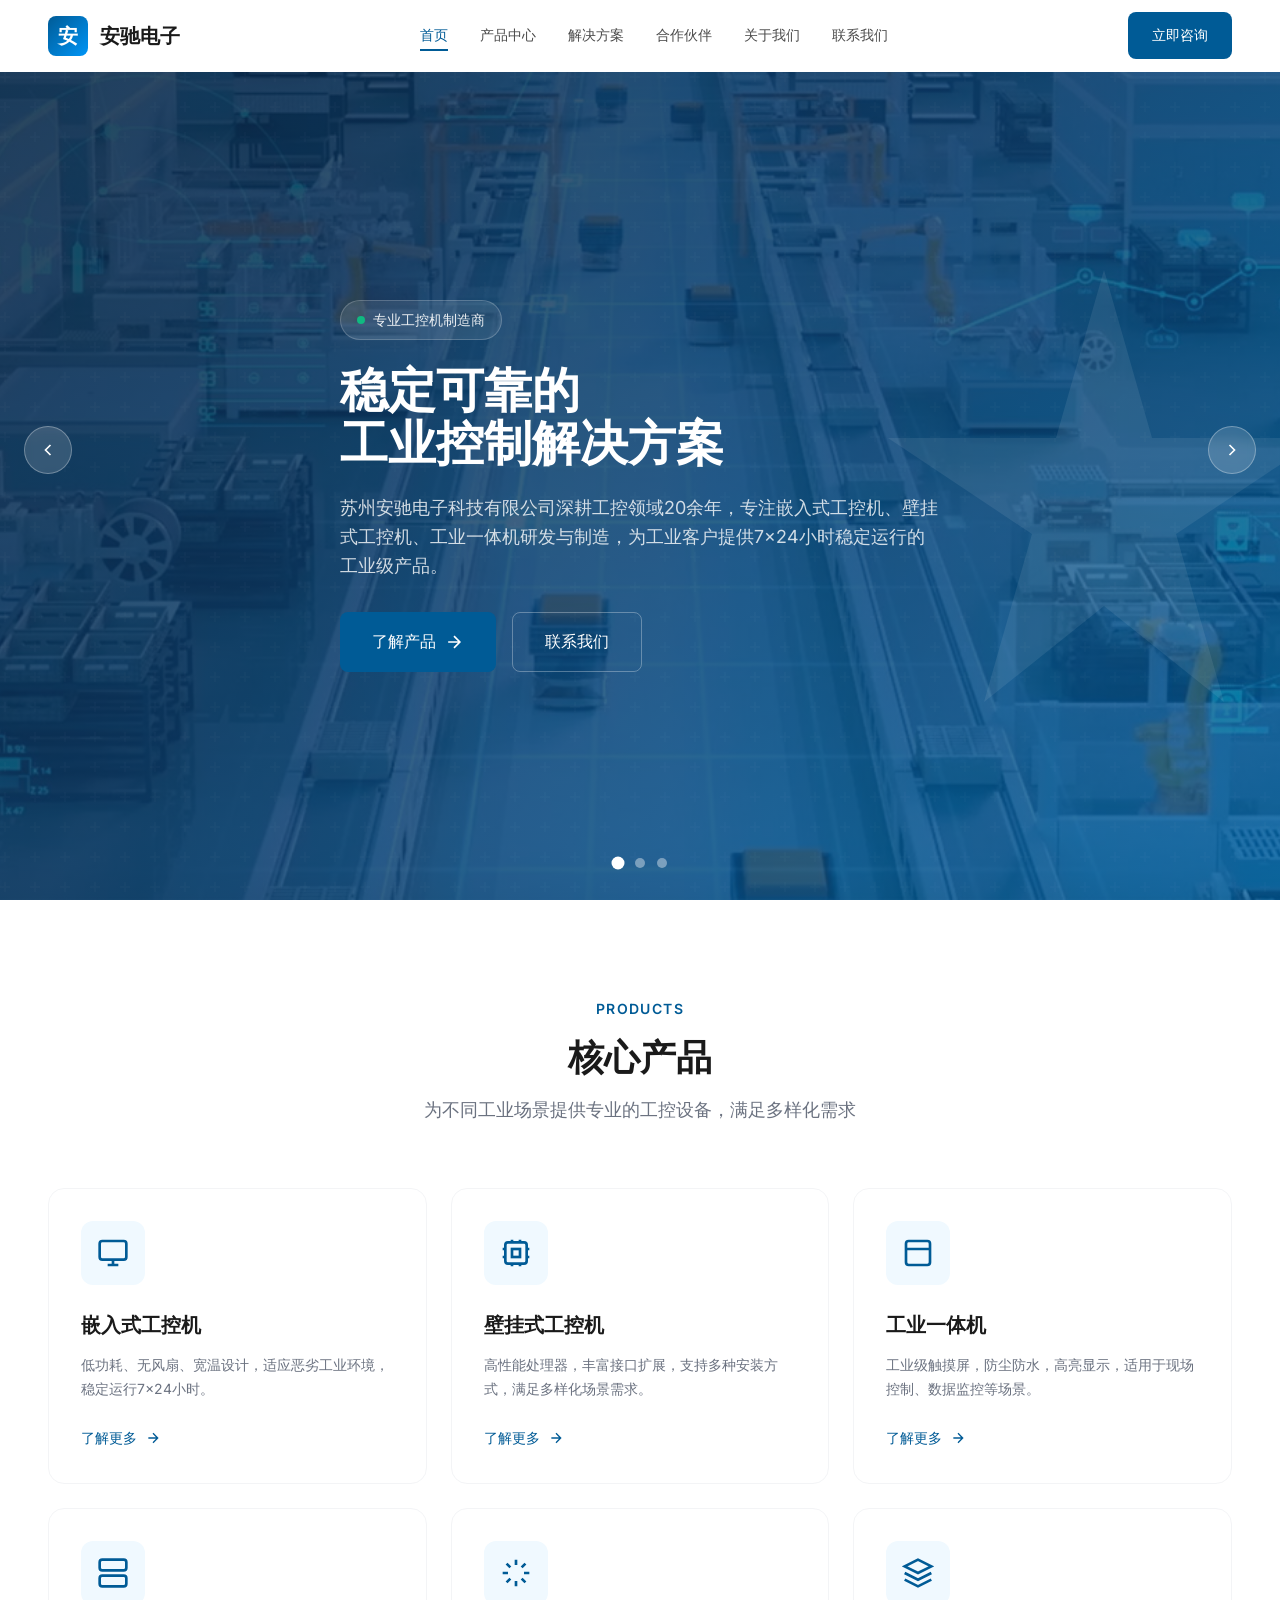
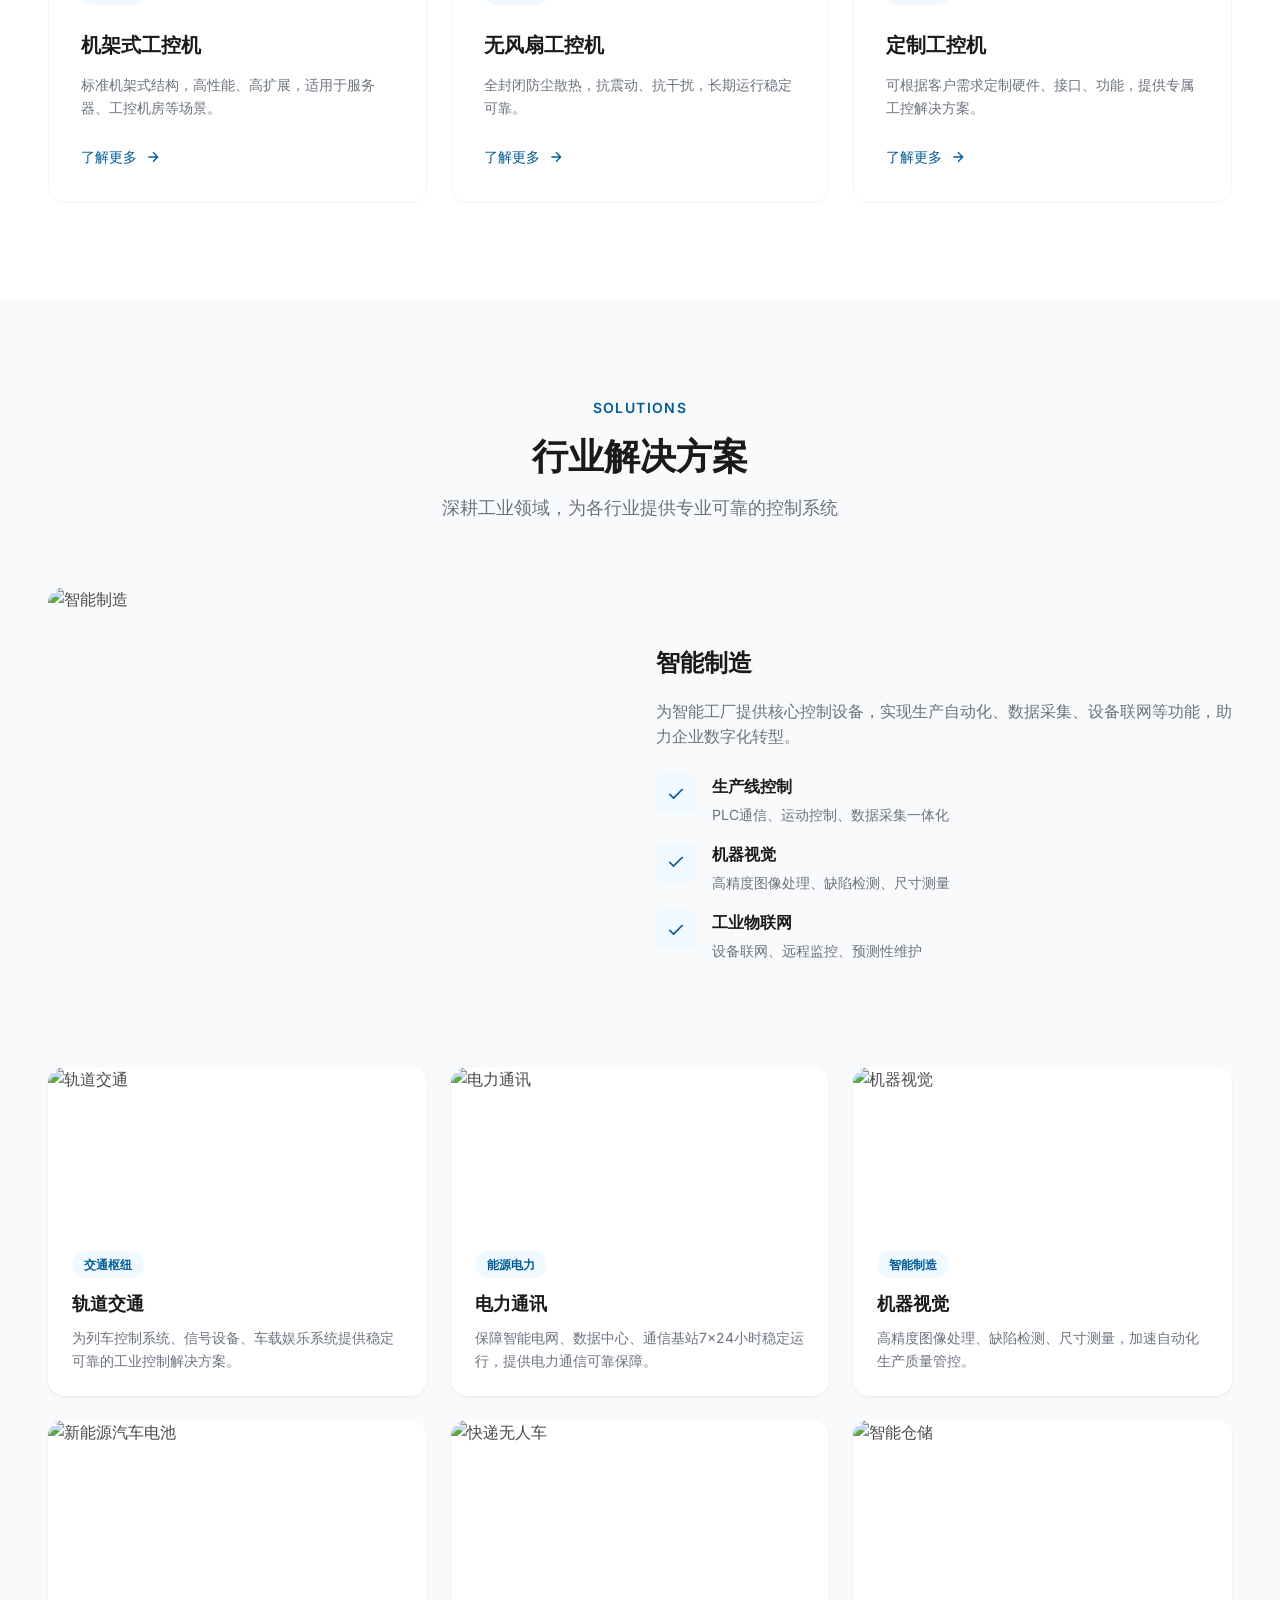
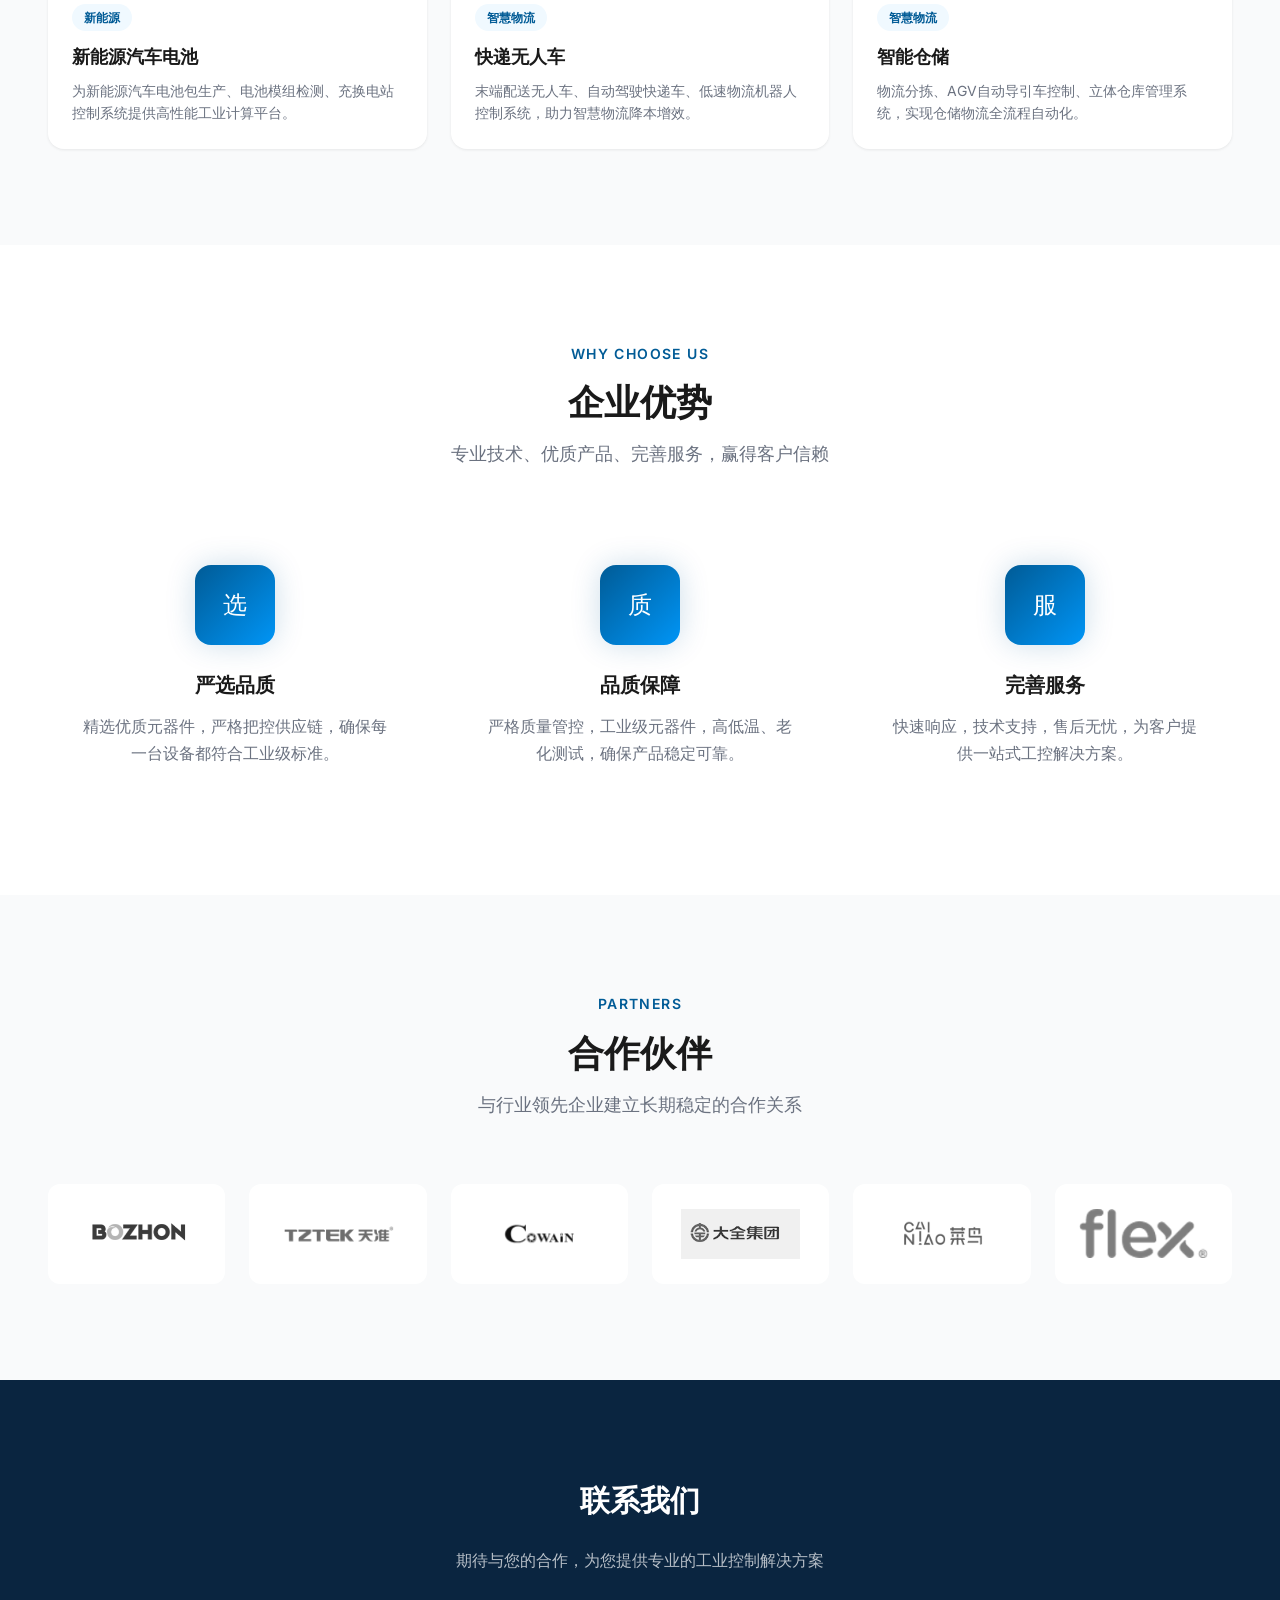
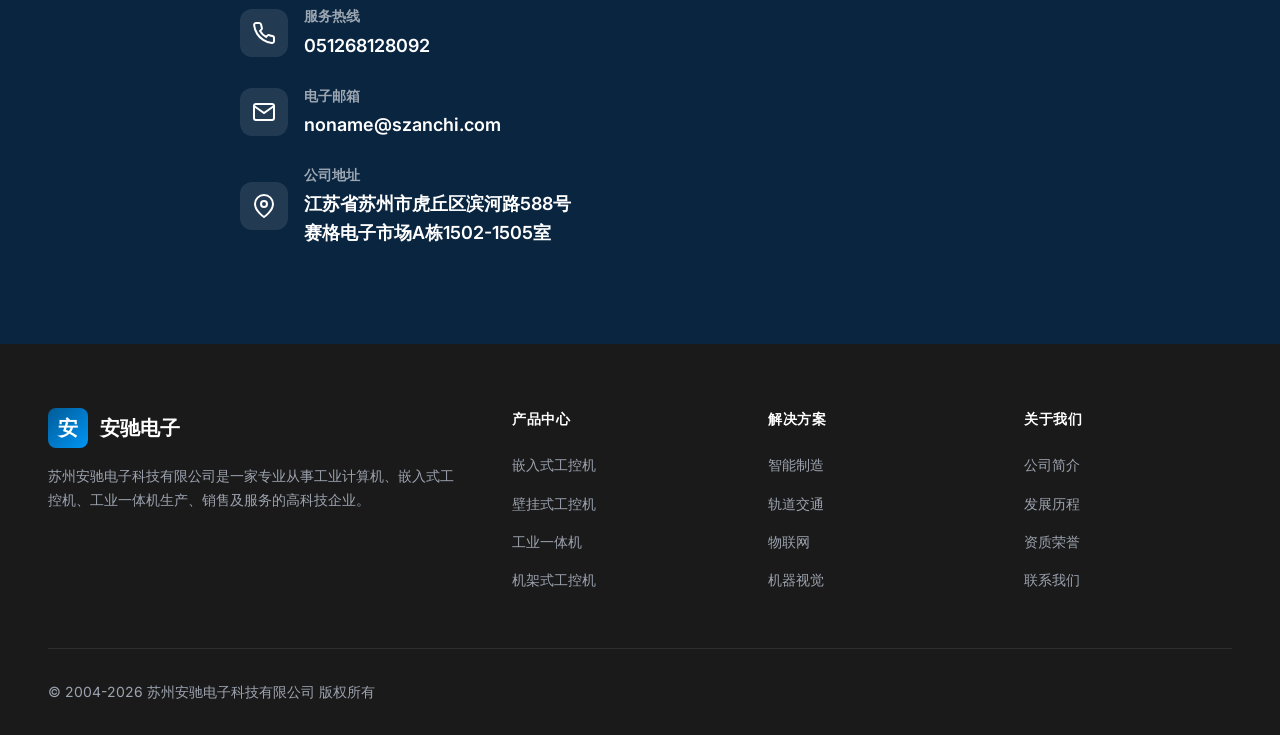
==== commit ae486847: "Add files via upload" ====
--- a/index.html
+++ b/index.html
@@ -441,27 +441,59 @@
         }
 
         /* =========================================
-           Hero Section
+           Hero Carousel
            ========================================= */
         .hero {
+            position: relative;
             min-height: 100vh;
+            overflow: hidden;
+            padding-top: 72px;
+        }
+
+        /* 轮播轨道 */
+        .hero-track {
+            display: flex;
+            width: 300%;
+            height: 100%;
+            transition: transform 0.8s cubic-bezier(0.77, 0, 0.175, 1);
+        }
+
+        /* 每一屏 */
+        .hero-slide {
+            width: calc(100% / 3);
+            min-height: calc(100vh - 72px);
             display: flex;
             align-items: center;
-            background: linear-gradient(135deg, var(--primary-900) 0%, var(--primary-800) 50%, var(--primary-700) 100%);
             position: relative;
             overflow: hidden;
-            padding-top: 72px;
-        }
-
-        .hero::before {
+        }
+
+        .hero-slide::before {
             content: '';
             position: absolute;
-            top: 0;
-            left: 0;
-            right: 0;
-            bottom: 0;
+            inset: 0;
             background: url("data:image/svg+xml,%3Csvg width='60' height='60' viewBox='0 0 60 60' xmlns='http://www.w3.org/2000/svg'%3E%3Cg fill='none' fill-rule='evenodd'%3E%3Cg fill='%23ffffff' fill-opacity='0.03'%3E%3Cpath d='M36 34v-4h-2v4h-4v2h4v4h2v-4h4v-2h-4zm0-30V0h-2v4h-4v2h4v4h2V6h4V4h-4zM6 34v-4H4v4H0v2h4v4h2v-4h4v-2H6zM6 4V0H4v4H0v2h4v4h2V6h4V4H6z'/%3E%3C/g%3E%3C/g%3E%3C/svg%3E");
             opacity: 0.5;
+            pointer-events: none;
+            z-index: 0;
+        }
+
+        .hero-slide--1 {
+            background: linear-gradient(135deg, rgba(10,37,64,0.85) 0%, rgba(13,59,102,0.80) 50%, rgba(0,91,150,0.75) 100%),
+                        url('img/home/S1.jpg') center/cover no-repeat;
+        }
+        .hero-slide--2 {
+            background: linear-gradient(135deg, rgba(13,59,102,0.85) 0%, rgba(0,91,150,0.80) 40%, rgba(0,119,194,0.75) 100%),
+                        url('img/home/S2.jpg') center/cover no-repeat;
+        }
+        .hero-slide--3 {
+            background: linear-gradient(135deg, rgba(10,37,64,0.85) 0%, rgba(26,74,128,0.80) 50%, rgba(0,91,150,0.75) 100%),
+                        url('img/home/S3.jpg') center/cover no-repeat;
+        }
+
+        .hero-slide .container {
+            position: relative;
+            z-index: 1;
         }
 
         .hero-content {
@@ -522,46 +554,81 @@
             gap: var(--space-4);
         }
 
-        .hero-stats {
-            display: grid;
-            grid-template-columns: repeat(2, 1fr);
-            gap: var(--space-8);
-            margin-top: var(--space-16);
-            padding-top: var(--space-8);
-            border-top: 1px solid rgba(255,255,255,0.1);
-        }
-
-        @media (min-width: 640px) {
-            .hero-stats {
-                grid-template-columns: repeat(4, 1fr);
-            }
-        }
-
-        .hero-stat {
-            text-align: center;
-        }
-
-        .hero-stat-value {
-            font-size: var(--text-3xl);
-            font-weight: 700;
+        /* 左右切换箭头 */
+        .hero-arrow {
+            position: absolute;
+            top: 50%;
+            transform: translateY(-50%);
+            z-index: 10;
+            width: 48px;
+            height: 48px;
+            background: rgba(255,255,255,0.15);
+            border: 1px solid rgba(255,255,255,0.3);
+            border-radius: 50%;
+            display: flex;
+            align-items: center;
+            justify-content: center;
             color: white;
-        }
-
-        .hero-stat-label {
-            font-size: var(--text-sm);
-            color: rgba(255,255,255,0.6);
-            margin-top: var(--space-1);
-        }
-
-        /* Hero decorative elements */
+            cursor: pointer;
+            transition: background var(--transition-base);
+            backdrop-filter: blur(4px);
+        }
+
+        .hero-arrow:hover {
+            background: rgba(255,255,255,0.3);
+        }
+
+        .hero-arrow--prev { left: var(--space-6); }
+        .hero-arrow--next { right: var(--space-6); }
+
+        /* 底部圆点指示器 */
+        .hero-dots {
+            position: absolute;
+            bottom: var(--space-8);
+            left: 50%;
+            transform: translateX(-50%);
+            z-index: 10;
+            display: flex;
+            gap: var(--space-3);
+        }
+
+        .hero-dot {
+            width: 10px;
+            height: 10px;
+            border-radius: 50%;
+            background: rgba(255,255,255,0.4);
+            cursor: pointer;
+            transition: all var(--transition-base);
+            border: none;
+            padding: 0;
+        }
+
+        .hero-dot.active {
+            background: white;
+            transform: scale(1.3);
+        }
+
+        /* 幻灯片内容进入动画 */
+        .hero-slide .hero-content {
+            opacity: 0;
+            transform: translateY(30px);
+            transition: opacity 0.7s ease 0.3s, transform 0.7s ease 0.3s;
+        }
+
+        .hero-slide.is-active .hero-content {
+            opacity: 1;
+            transform: translateY(0);
+        }
+
+        /* 右侧装饰图形 */
         .hero-decoration {
             position: absolute;
-            right: -10%;
+            right: -5%;
             top: 50%;
             transform: translateY(-50%);
-            width: 600px;
-            height: 600px;
-            opacity: 0.1;
+            width: 480px;
+            height: 480px;
+            opacity: 0.08;
             display: none;
         }
 
@@ -887,30 +954,6 @@
             font-size: var(--text-sm);
             color: var(--gray-600);
             line-height: 1.6;
-            margin-bottom: var(--space-4);
-        }
-
-        .solution-card__features {
-            list-style: none;
-            display: flex;
-            flex-wrap: wrap;
-            gap: var(--space-2);
-        }
-
-        .solution-card__features li {
-            display: flex;
-            align-items: center;
-            gap: 6px;
-            font-size: var(--text-xs);
-            color: var(--gray-700);
-            background: var(--gray-100);
-            padding: 4px 10px;
-            border-radius: var(--radius-full);
-        }
-
-        .solution-card__features li svg {
-            color: var(--primary-700);
-            flex-shrink: 0;
         }
 
         /* =========================================
@@ -1385,58 +1428,109 @@
     </div>
     <div class="overlay" id="overlay"></div>
 
-    <!-- Hero Section -->
+    <!-- Hero Carousel -->
     <section class="hero" id="home">
-        <div class="container">
-            <div class="hero-content">
-                <div class="hero-label">专业工控机制造商</div>
-                <h1 class="hero-title">
-                    稳定可靠的<br>
-                    工业控制解决方案
-                </h1>
-                <p class="hero-desc">
-                    专注工控机、嵌入式工控机、工业一体机制造，为智能制造、轨道交通、物联网等领域提供7×24小时稳定运行的工业级产品。
-                </p>
-                <div class="hero-buttons">
-                    <a href="#products" class="btn btn-primary btn-lg">
-                        了解产品
-                        <svg width="20" height="20" viewBox="0 0 24 24" fill="none" stroke="currentColor" stroke-width="2">
-                            <path d="M5 12h14M12 5l7 7-7 7"/>
-                        </svg>
-                    </a>
-                    <a href="#contact" class="btn btn-ghost btn-lg">联系我们</a>
-                </div>
-                
-                <div class="hero-stats">
-                    <div class="hero-stat">
-                        <div class="hero-stat-value">15+</div>
-                        <div class="hero-stat-label">年行业经验</div>
-                    </div>
-                    <div class="hero-stat">
-                        <div class="hero-stat-value">500+</div>
-                        <div class="hero-stat-label">合作客户</div>
-                    </div>
-                    <div class="hero-stat">
-                        <div class="hero-stat-value">50+</div>
-                        <div class="hero-stat-label">产品型号</div>
-                    </div>
-                    <div class="hero-stat">
-                        <div class="hero-stat-value">99.9%</div>
-                        <div class="hero-stat-label">产品合格率</div>
-                    </div>
+        <!-- 轮播轨道 -->
+        <div class="hero-track" id="heroTrack">
+
+            <!-- 第一屏：品牌主张 -->
+            <div class="hero-slide hero-slide--1 is-active">
+                <div class="container">
+                    <div class="hero-content">
+                        <div class="hero-label">专业工控机制造商</div>
+                        <h1 class="hero-title">
+                            稳定可靠的<br>
+                            工业控制解决方案
+                        </h1>
+                        <p class="hero-desc">
+                            苏州安驰电子科技有限公司深耕工控领域20余年，专注嵌入式工控机、壁挂式工控机、工业一体机研发与制造，为工业客户提供7×24小时稳定运行的工业级产品。
+                        </p>
+                        <div class="hero-buttons">
+                            <a href="#products" class="btn btn-primary btn-lg">
+                                了解产品
+                                <svg width="20" height="20" viewBox="0 0 24 24" fill="none" stroke="currentColor" stroke-width="2"><path d="M5 12h14M12 5l7 7-7 7"/></svg>
+                            </a>
+                            <a href="#contact" class="btn btn-ghost btn-lg">联系我们</a>
+                        </div>
+                    </div>
+                </div>
+                <div class="hero-decoration">
+                    <svg viewBox="0 0 200 200"><path d="M100,10 L120,80 L190,80 L130,120 L150,190 L100,150 L50,190 L70,120 L10,80 L80,80 Z"/></svg>
                 </div>
             </div>
-        </div>
-        
-        <div class="hero-decoration">
-            <svg viewBox="0 0 200 200">
-                <path d="M100,10 L120,80 L190,80 L130,120 L150,190 L100,150 L50,190 L70,120 L10,80 L80,80 Z"/>
-            </svg>
+
+            <!-- 第二屏：核心产品 -->
+            <div class="hero-slide hero-slide--2">
+                <div class="container">
+                    <div class="hero-content">
+                        <div class="hero-label">核心产品系列</div>
+                        <h1 class="hero-title">
+                            多系列工控产品<br>
+                            覆盖全场景需求
+                        </h1>
+                        <p class="hero-desc">
+                            从嵌入式工控机到机架式服务器，从壁挂式工控机到工业触控一体机，安驰电子提供50余款成熟产品型号，满足智能制造、轨道交通、物联网等多元应用场景。
+                        </p>
+                        <div class="hero-buttons">
+                            <a href="#products" class="btn btn-primary btn-lg">
+                                查看全部产品
+                                <svg width="20" height="20" viewBox="0 0 24 24" fill="none" stroke="currentColor" stroke-width="2"><path d="M5 12h14M12 5l7 7-7 7"/></svg>
+                            </a>
+                            <a href="#solutions" class="btn btn-ghost btn-lg">行业解决方案</a>
+                        </div>
+                    </div>
+                </div>
+                <div class="hero-decoration">
+                    <svg viewBox="0 0 200 200"><rect x="20" y="20" width="160" height="160" rx="20"/><rect x="50" y="50" width="100" height="100" rx="10"/></svg>
+                </div>
+            </div>
+
+            <!-- 第三屏：行业解决方案 -->
+            <div class="hero-slide hero-slide--3">
+                <div class="container">
+                    <div class="hero-content">
+                        <div class="hero-label">行业解决方案</div>
+                        <h1 class="hero-title">
+                            深耕六大行业<br>
+                            赋能智能升级
+                        </h1>
+                        <p class="hero-desc">
+                            覆盖智能制造、轨道交通、电力通讯、机器视觉、新能源汽车、智慧物流六大行业，以高可靠工业计算平台驱动各行业数字化转型，助力企业降本增效。
+                        </p>
+                        <div class="hero-buttons">
+                            <a href="#solutions" class="btn btn-primary btn-lg">
+                                探索解决方案
+                                <svg width="20" height="20" viewBox="0 0 24 24" fill="none" stroke="currentColor" stroke-width="2"><path d="M5 12h14M12 5l7 7-7 7"/></svg>
+                            </a>
+                            <a href="#contact" class="btn btn-ghost btn-lg">获取方案咨询</a>
+                        </div>
+                    </div>
+                </div>
+                <div class="hero-decoration">
+                    <svg viewBox="0 0 200 200"><circle cx="100" cy="100" r="80"/><circle cx="100" cy="100" r="50"/><circle cx="100" cy="100" r="20"/></svg>
+                </div>
+            </div>
+
+        </div><!-- /.hero-track -->
+
+        <!-- 左右箭头 -->
+        <button class="hero-arrow hero-arrow--prev" id="heroPrev" aria-label="上一屏">
+            <svg width="20" height="20" viewBox="0 0 24 24" fill="none" stroke="currentColor" stroke-width="2"><path d="M15 18l-6-6 6-6"/></svg>
+        </button>
+        <button class="hero-arrow hero-arrow--next" id="heroNext" aria-label="下一屏">
+            <svg width="20" height="20" viewBox="0 0 24 24" fill="none" stroke="currentColor" stroke-width="2"><path d="M9 18l6-6-6-6"/></svg>
+        </button>
+
+        <!-- 圆点指示器 -->
+        <div class="hero-dots" id="heroDots">
+            <button class="hero-dot active" data-index="0" aria-label="第1屏"></button>
+            <button class="hero-dot" data-index="1" aria-label="第2屏"></button>
+            <button class="hero-dot" data-index="2" aria-label="第3屏"></button>
         </div>
     </section>
 
-    <!-- Stats Section -->
-    <section class="stats-section">
+    <!-- Stats Section（已隐藏） -->
+    <section class="stats-section" style="display:none;">
         <div class="container">
             <div class="stats-grid stagger-children" id="statsSection">
                 <div class="stat-card">
@@ -1670,11 +1764,6 @@
                         <span class="solution-card__tag">交通枢纽</span>
                         <h3 class="solution-card__title">轨道交通</h3>
                         <p class="solution-card__desc">为列车控制系统、信号设备、车载娱乐系统提供稳定可靠的工业控制解决方案。</p>
-                        <ul class="solution-card__features">
-                            <li><svg width="12" height="12" viewBox="0 0 24 24" fill="none" stroke="currentColor" stroke-width="3"><polyline points="20 6 9 17 4 12"/></svg>列车控制</li>
-                            <li><svg width="12" height="12" viewBox="0 0 24 24" fill="none" stroke="currentColor" stroke-width="3"><polyline points="20 6 9 17 4 12"/></svg>信号系统</li>
-                            <li><svg width="12" height="12" viewBox="0 0 24 24" fill="none" stroke="currentColor" stroke-width="3"><polyline points="20 6 9 17 4 12"/></svg>车载娱乐</li>
-                        </ul>
                     </div>
                 </article>
 
@@ -1687,11 +1776,6 @@
                         <span class="solution-card__tag">能源电力</span>
                         <h3 class="solution-card__title">电力通讯</h3>
                         <p class="solution-card__desc">保障智能电网、数据中心、通信基站7×24小时稳定运行，提供电力通信可靠保障。</p>
-                        <ul class="solution-card__features">
-                            <li><svg width="12" height="12" viewBox="0 0 24 24" fill="none" stroke="currentColor" stroke-width="3"><polyline points="20 6 9 17 4 12"/></svg>智能电网</li>
-                            <li><svg width="12" height="12" viewBox="0 0 24 24" fill="none" stroke="currentColor" stroke-width="3"><polyline points="20 6 9 17 4 12"/></svg>数据中心</li>
-                            <li><svg width="12" height="12" viewBox="0 0 24 24" fill="none" stroke="currentColor" stroke-width="3"><polyline points="20 6 9 17 4 12"/></svg>通信基站</li>
-                        </ul>
                     </div>
                 </article>
 
@@ -1704,11 +1788,6 @@
                         <span class="solution-card__tag">智能制造</span>
                         <h3 class="solution-card__title">机器视觉</h3>
                         <p class="solution-card__desc">高精度图像处理、缺陷检测、尺寸测量，加速自动化生产质量管控。</p>
-                        <ul class="solution-card__features">
-                            <li><svg width="12" height="12" viewBox="0 0 24 24" fill="none" stroke="currentColor" stroke-width="3"><polyline points="20 6 9 17 4 12"/></svg>AOI检测</li>
-                            <li><svg width="12" height="12" viewBox="0 0 24 24" fill="none" stroke="currentColor" stroke-width="3"><polyline points="20 6 9 17 4 12"/></svg>尺寸测量</li>
-                            <li><svg width="12" height="12" viewBox="0 0 24 24" fill="none" stroke="currentColor" stroke-width="3"><polyline points="20 6 9 17 4 12"/></svg>缺陷识别</li>
-                        </ul>
                     </div>
                 </article>
 
@@ -1721,11 +1800,6 @@
                         <span class="solution-card__tag">新能源</span>
                         <h3 class="solution-card__title">新能源汽车电池</h3>
                         <p class="solution-card__desc">为新能源汽车电池包生产、电池模组检测、充换电站控制系统提供高性能工业计算平台。</p>
-                        <ul class="solution-card__features">
-                            <li><svg width="12" height="12" viewBox="0 0 24 24" fill="none" stroke="currentColor" stroke-width="3"><polyline points="20 6 9 17 4 12"/></svg>电池检测</li>
-                            <li><svg width="12" height="12" viewBox="0 0 24 24" fill="none" stroke="currentColor" stroke-width="3"><polyline points="20 6 9 17 4 12"/></svg>充换电</li>
-                            <li><svg width="12" height="12" viewBox="0 0 24 24" fill="none" stroke="currentColor" stroke-width="3"><polyline points="20 6 9 17 4 12"/></svg>电池管理</li>
-                        </ul>
                     </div>
                 </article>
 
@@ -1738,11 +1812,6 @@
                         <span class="solution-card__tag">智慧物流</span>
                         <h3 class="solution-card__title">快递无人车</h3>
                         <p class="solution-card__desc">末端配送无人车、自动驾驶快递车、低速物流机器人控制系统，助力智慧物流降本增效。</p>
-                        <ul class="solution-card__features">
-                            <li><svg width="12" height="12" viewBox="0 0 24 24" fill="none" stroke="currentColor" stroke-width="3"><polyline points="20 6 9 17 4 12"/></svg>无人配送</li>
-                            <li><svg width="12" height="12" viewBox="0 0 24 24" fill="none" stroke="currentColor" stroke-width="3"><polyline points="20 6 9 17 4 12"/></svg>路径规划</li>
-                            <li><svg width="12" height="12" viewBox="0 0 24 24" fill="none" stroke="currentColor" stroke-width="3"><polyline points="20 6 9 17 4 12"/></svg>远程控制</li>
-                        </ul>
                     </div>
                 </article>
 
@@ -1755,11 +1824,6 @@
                         <span class="solution-card__tag">智慧物流</span>
                         <h3 class="solution-card__title">智能仓储</h3>
                         <p class="solution-card__desc">物流分拣、AGV自动导引车控制、立体仓库管理系统，实现仓储物流全流程自动化。</p>
-                        <ul class="solution-card__features">
-                            <li><svg width="12" height="12" viewBox="0 0 24 24" fill="none" stroke="currentColor" stroke-width="3"><polyline points="20 6 9 17 4 12"/></svg>AGV调度</li>
-                            <li><svg width="12" height="12" viewBox="0 0 24 24" fill="none" stroke="currentColor" stroke-width="3"><polyline points="20 6 9 17 4 12"/></svg>分拣系统</li>
-                            <li><svg width="12" height="12" viewBox="0 0 24 24" fill="none" stroke="currentColor" stroke-width="3"><polyline points="20 6 9 17 4 12"/></svg>WMS管理</li>
-                        </ul>
                     </div>
                 </article>
             </div>
@@ -1919,8 +1983,8 @@
             </div>
             
             <div class="footer-bottom">
-                <p class="footer-copyright">© 2025 苏州安驰电子科技有限公司 版权所有</p>
-                <div class="footer-social">
+                <p class="footer-copyright">© 2004-2026 苏州安驰电子科技有限公司 版权所有</p>
+                <div class="footer-social" style="display:none;">
                     <a href="#" aria-label="微信">
                         <svg width="18" height="18" viewBox="0 0 24 24" fill="none" stroke="currentColor" stroke-width="2">
                             <path d="M21 11.5a8.38 8.38 0 0 1-.9 3.8 8.5 8.5 0 0 1-7.6 4.7 8.38 8.38 0 0 1-3.8-.9L3 21l1.9-5.7a8.38 8.38 0 0 1-.9-3.8 8.5 8.5 0 0 1 4.7-7.6 8.38 8.38 0 0 1 3.8-.9h.5a8.48 8.48 0 0 1 8 8v.5z"/>
@@ -1937,7 +2001,7 @@
     </footer>
 
     <!-- Floating Action Button -->
-    <div class="fab">
+    <div class="fab" style="display:none;">
         <div class="fab-popup">
             <div class="fab-popup__qr">
                 <img src="img/qrcode.svg" alt="微信二维码">
@@ -1953,6 +2017,75 @@
     </div>
 
     <script>
+        /* =========================================
+           Hero Carousel
+           ========================================= */
+        (function () {
+            const track   = document.getElementById('heroTrack');
+            const slides  = track.querySelectorAll('.hero-slide');
+            const dots    = document.querySelectorAll('.hero-dot');
+            const btnPrev = document.getElementById('heroPrev');
+            const btnNext = document.getElementById('heroNext');
+            const total   = slides.length;
+            let current   = 0;
+            let timer     = null;
+
+            function goTo(index) {
+                // 移除旧状态
+                slides[current].classList.remove('is-active');
+                dots[current].classList.remove('active');
+
+                current = (index + total) % total;
+
+                // 移动轨道
+                track.style.transform = `translateX(-${current * (100 / total)}%)`;
+
+                // 激活新状态
+                slides[current].classList.add('is-active');
+                dots[current].classList.add('active');
+            }
+
+            function next() { goTo(current + 1); }
+            function prev() { goTo(current - 1); }
+
+            function startAuto() {
+                timer = setInterval(next, 5000);
+            }
+
+            function stopAuto() {
+                clearInterval(timer);
+            }
+
+            // 箭头
+            btnNext.addEventListener('click', function () { stopAuto(); next(); startAuto(); });
+            btnPrev.addEventListener('click', function () { stopAuto(); prev(); startAuto(); });
+
+            // 圆点
+            dots.forEach(function (dot) {
+                dot.addEventListener('click', function () {
+                    stopAuto();
+                    goTo(parseInt(this.dataset.index));
+                    startAuto();
+                });
+            });
+
+            // 触摸滑动
+            var touchStartX = 0;
+            track.addEventListener('touchstart', function (e) {
+                touchStartX = e.touches[0].clientX;
+                stopAuto();
+            }, { passive: true });
+            track.addEventListener('touchend', function (e) {
+                var dx = e.changedTouches[0].clientX - touchStartX;
+                if (Math.abs(dx) > 50) { dx < 0 ? next() : prev(); }
+                startAuto();
+            }, { passive: true });
+
+            // 自动播放
+            startAuto();
+        })();
+
+
         // Header scroll effect
         const header = document.getElementById('header');
         window.addEventListener('scroll', () => {
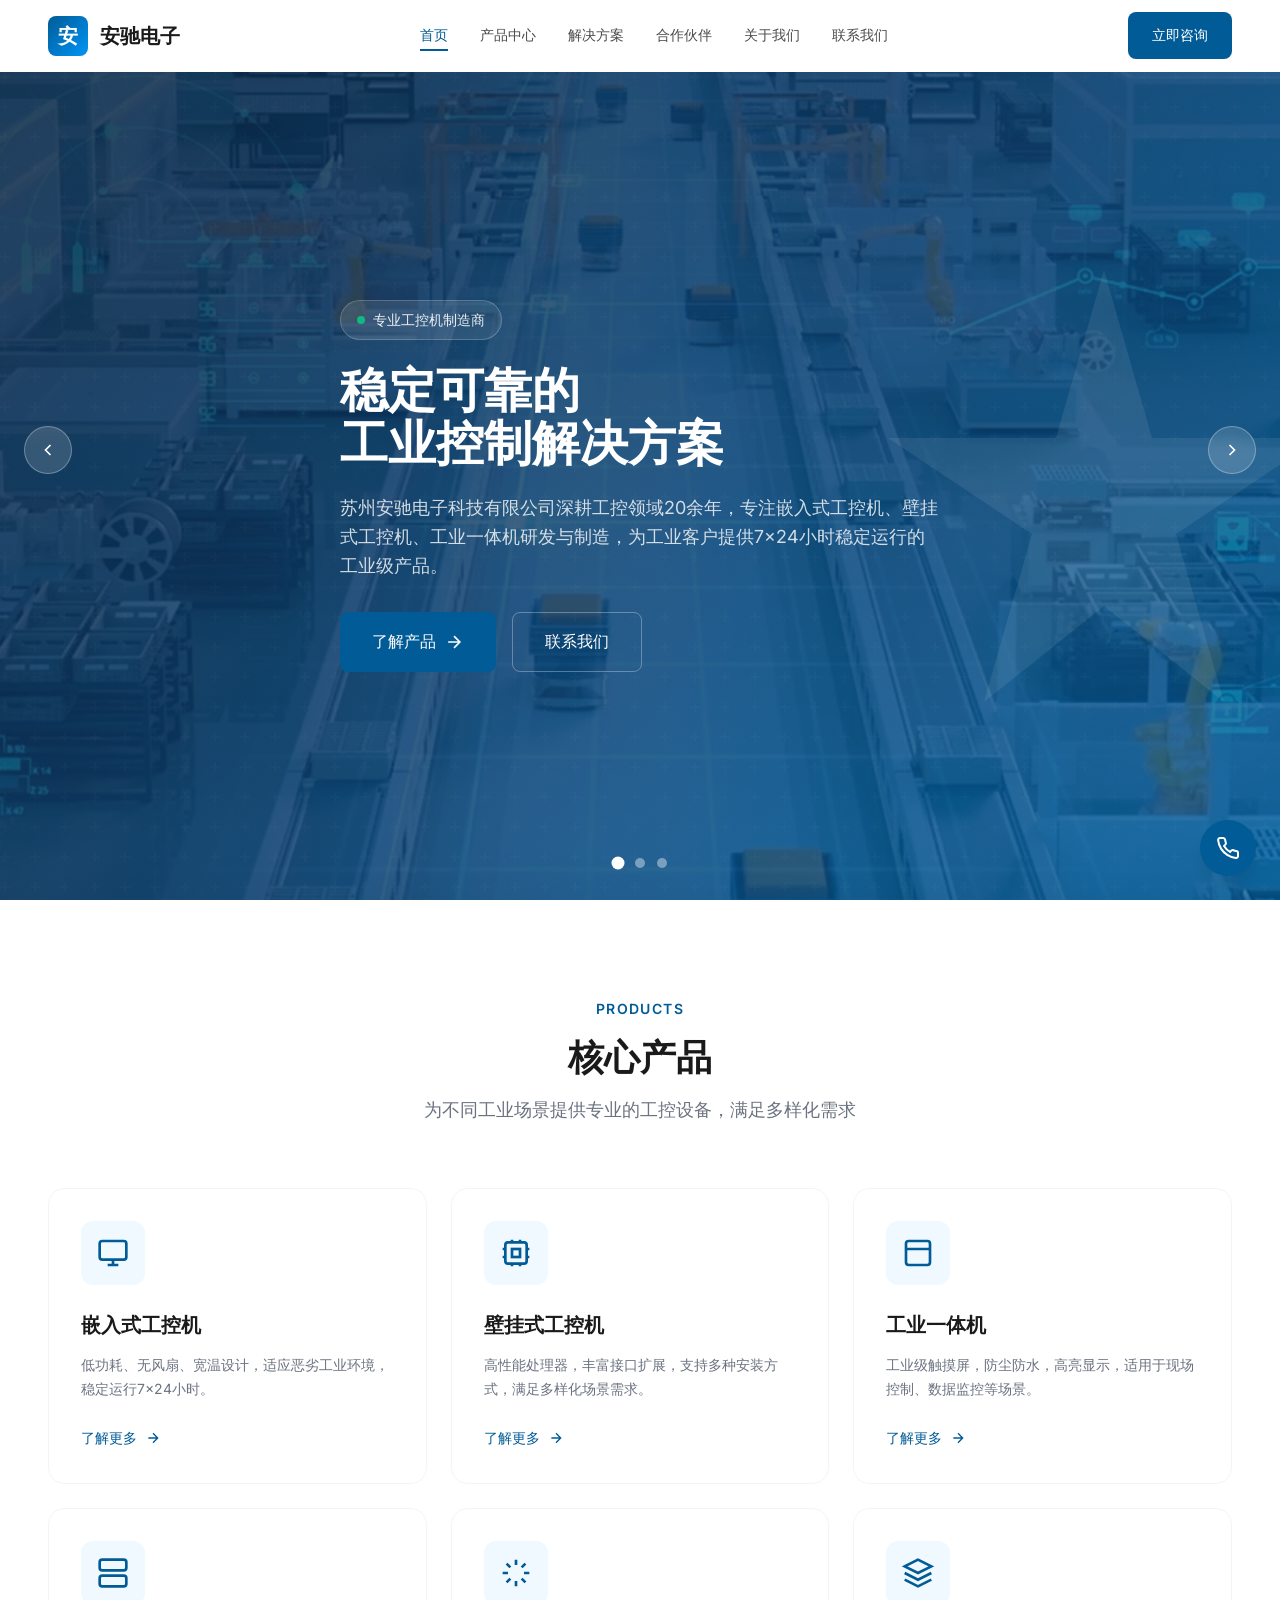
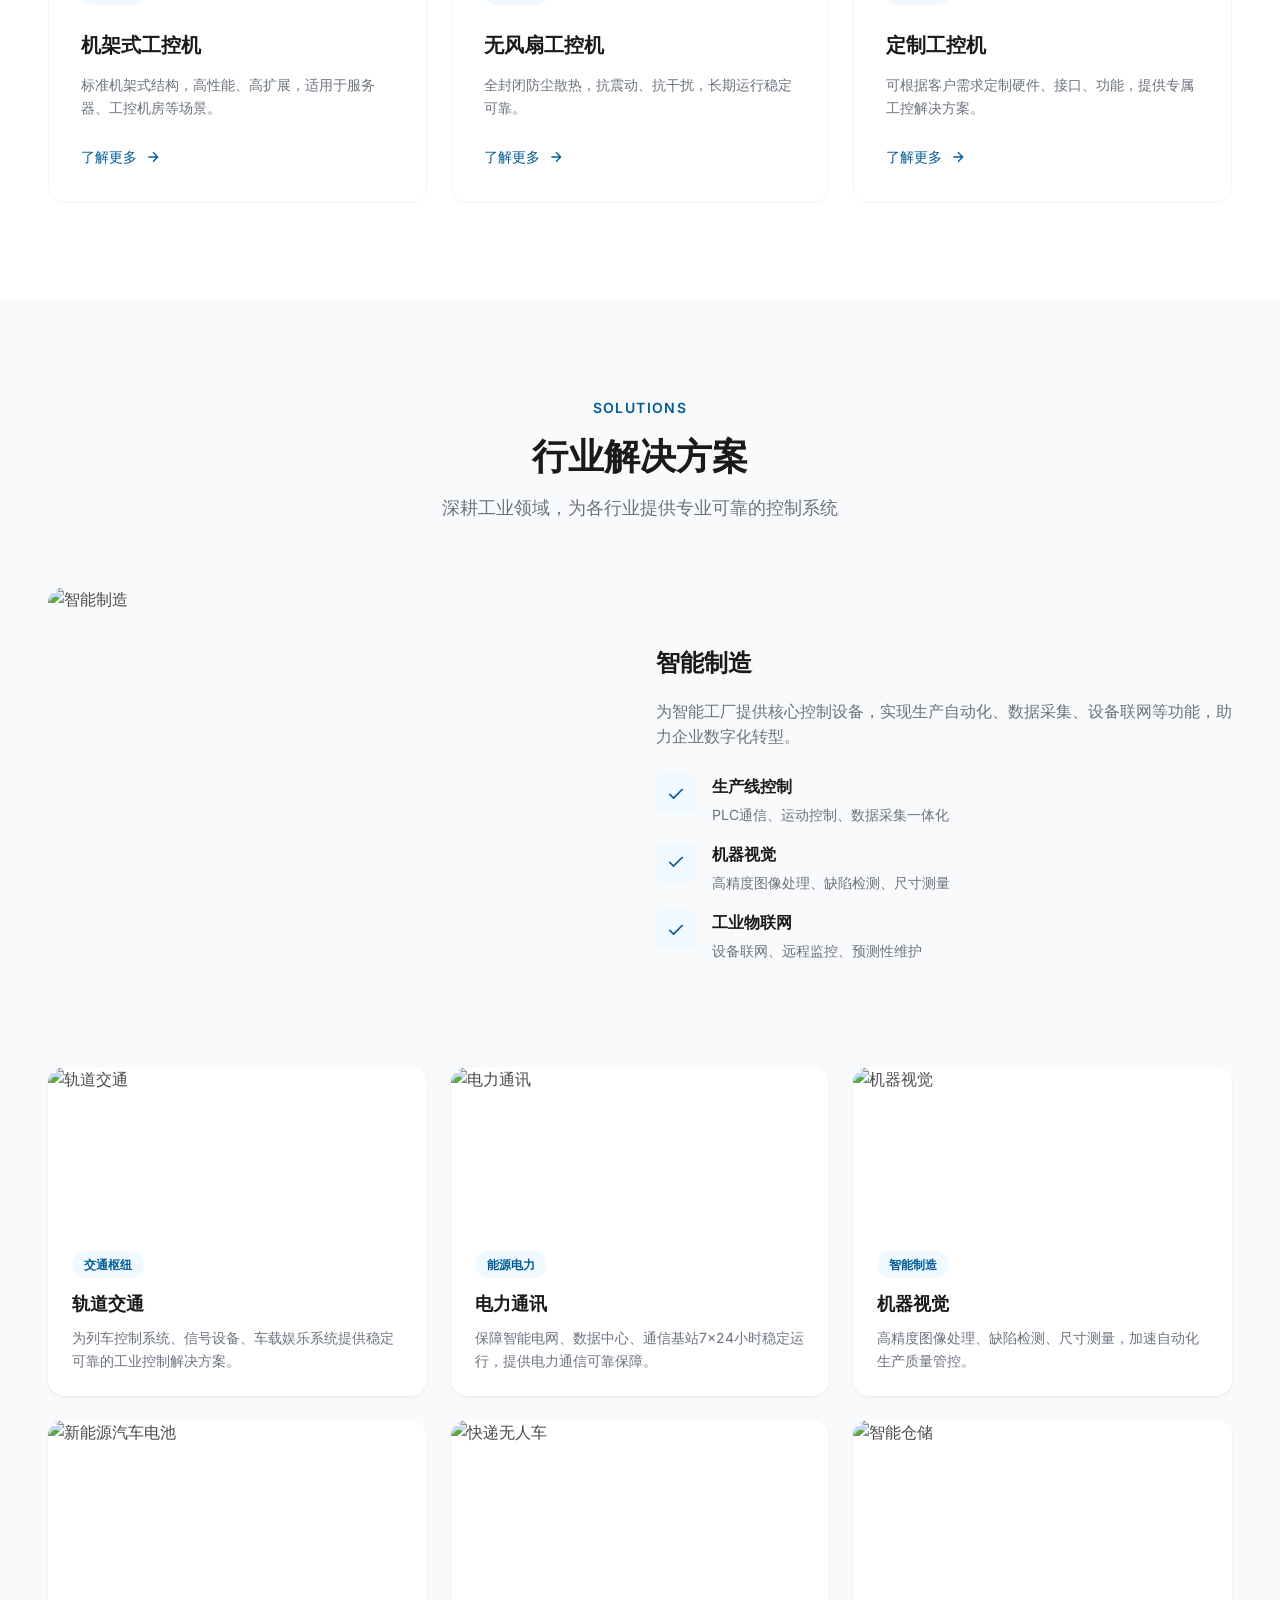
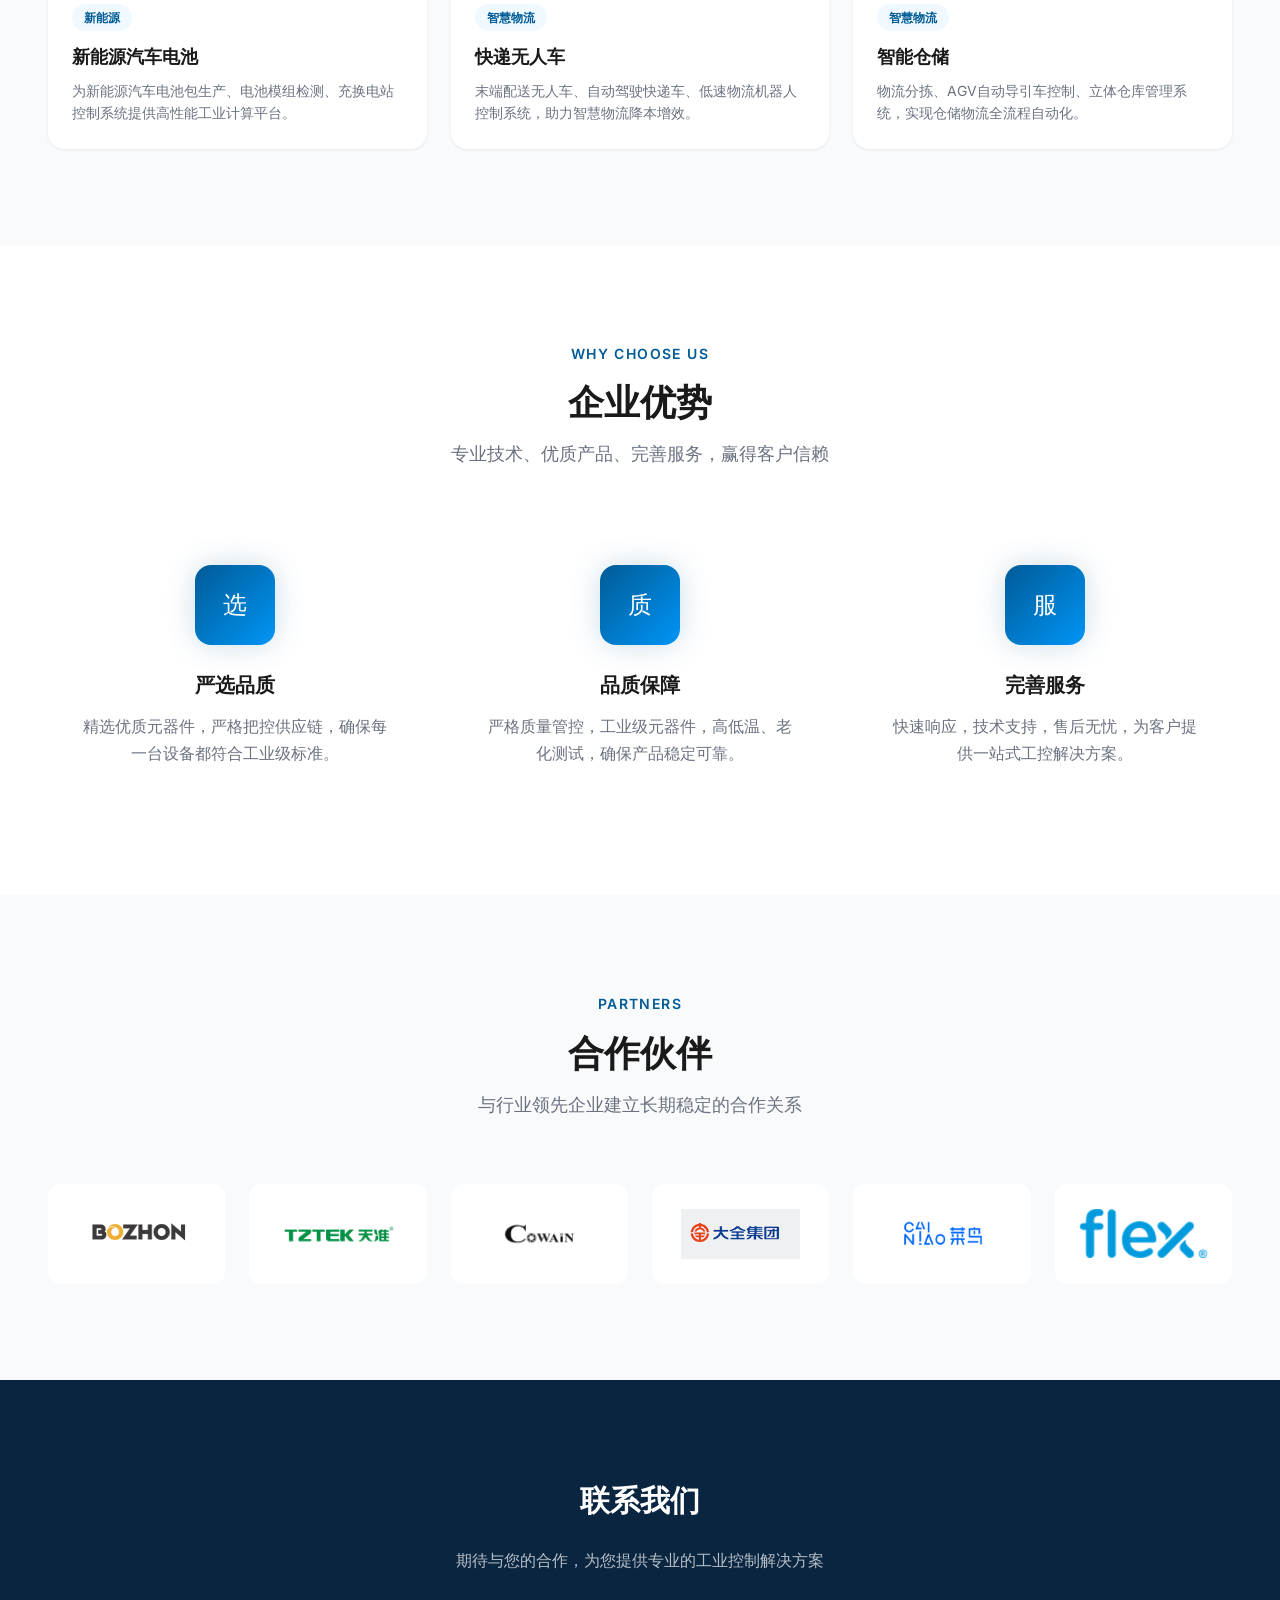
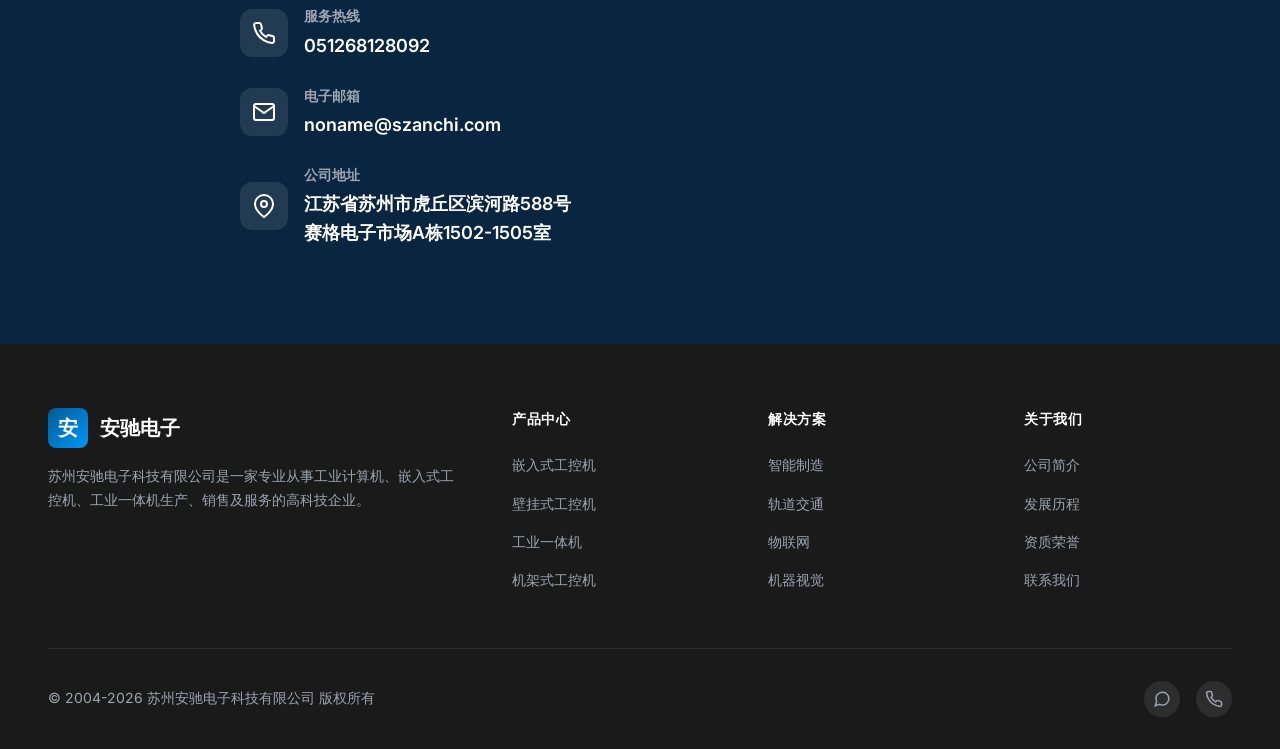
==== commit 2d9917f1: "更新首页" ====
--- a/index.html
+++ b/index.html
@@ -1034,14 +1034,10 @@
             align-items: center;
             justify-content: center;
             height: 100px;
-            filter: grayscale(100%);
-            opacity: 0.7;
             transition: all var(--transition-base);
         }
 
         .partner-card:hover {
-            filter: grayscale(0%);
-            opacity: 1;
             box-shadow: var(--shadow-md);
         }
 
@@ -1984,7 +1980,7 @@
             
             <div class="footer-bottom">
                 <p class="footer-copyright">© 2004-2026 苏州安驰电子科技有限公司 版权所有</p>
-                <div class="footer-social" style="display:none;">
+                <div class="footer-social">
                     <a href="#" aria-label="微信">
                         <svg width="18" height="18" viewBox="0 0 24 24" fill="none" stroke="currentColor" stroke-width="2">
                             <path d="M21 11.5a8.38 8.38 0 0 1-.9 3.8 8.5 8.5 0 0 1-7.6 4.7 8.38 8.38 0 0 1-3.8-.9L3 21l1.9-5.7a8.38 8.38 0 0 1-.9-3.8 8.5 8.5 0 0 1 4.7-7.6 8.38 8.38 0 0 1 3.8-.9h.5a8.48 8.48 0 0 1 8 8v.5z"/>
@@ -2001,10 +1997,10 @@
     </footer>
 
     <!-- Floating Action Button -->
-    <div class="fab" style="display:none;">
+    <div class="fab">
         <div class="fab-popup">
             <div class="fab-popup__qr">
-                <img src="img/qrcode.svg" alt="微信二维码">
+                <img src="img/st.png" alt="微信二维码">
             </div>
             <div class="fab-popup__label">扫码添加微信</div>
             <div class="fab-popup__phone">051268128092</div>
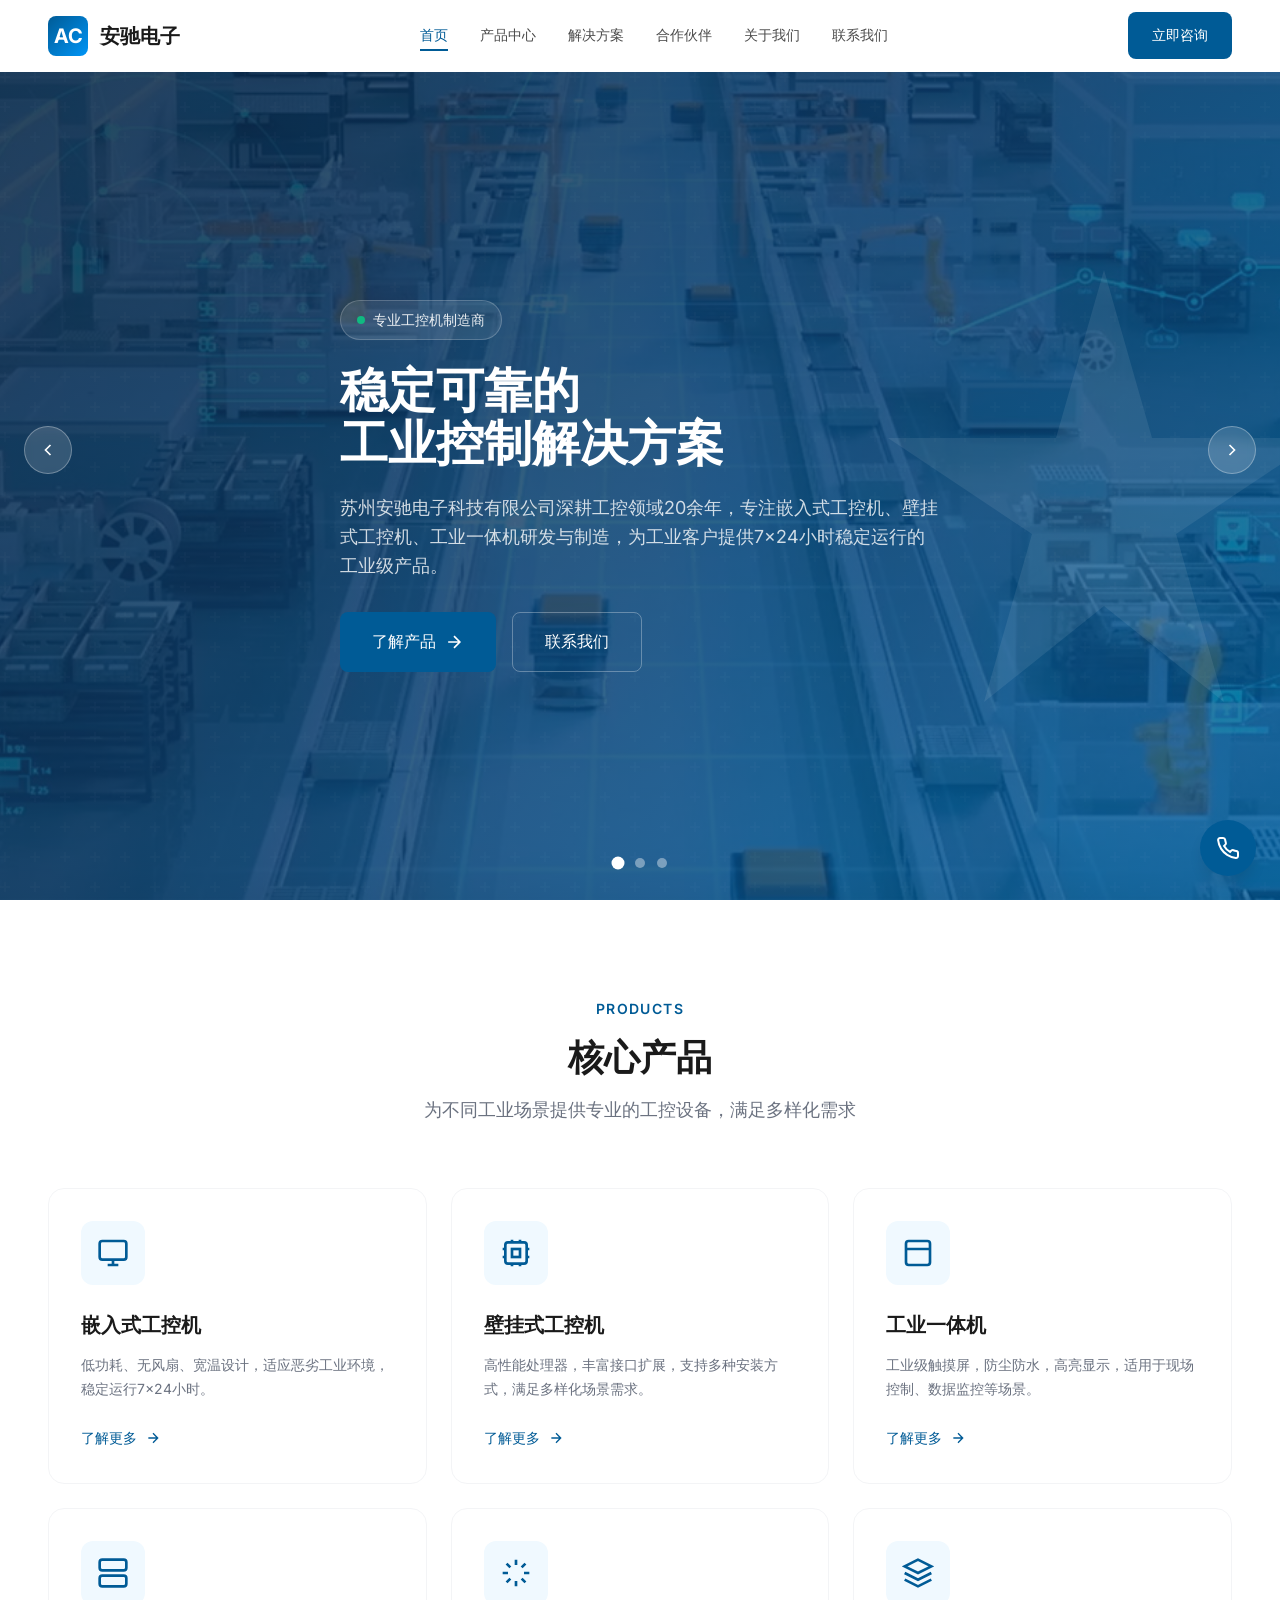
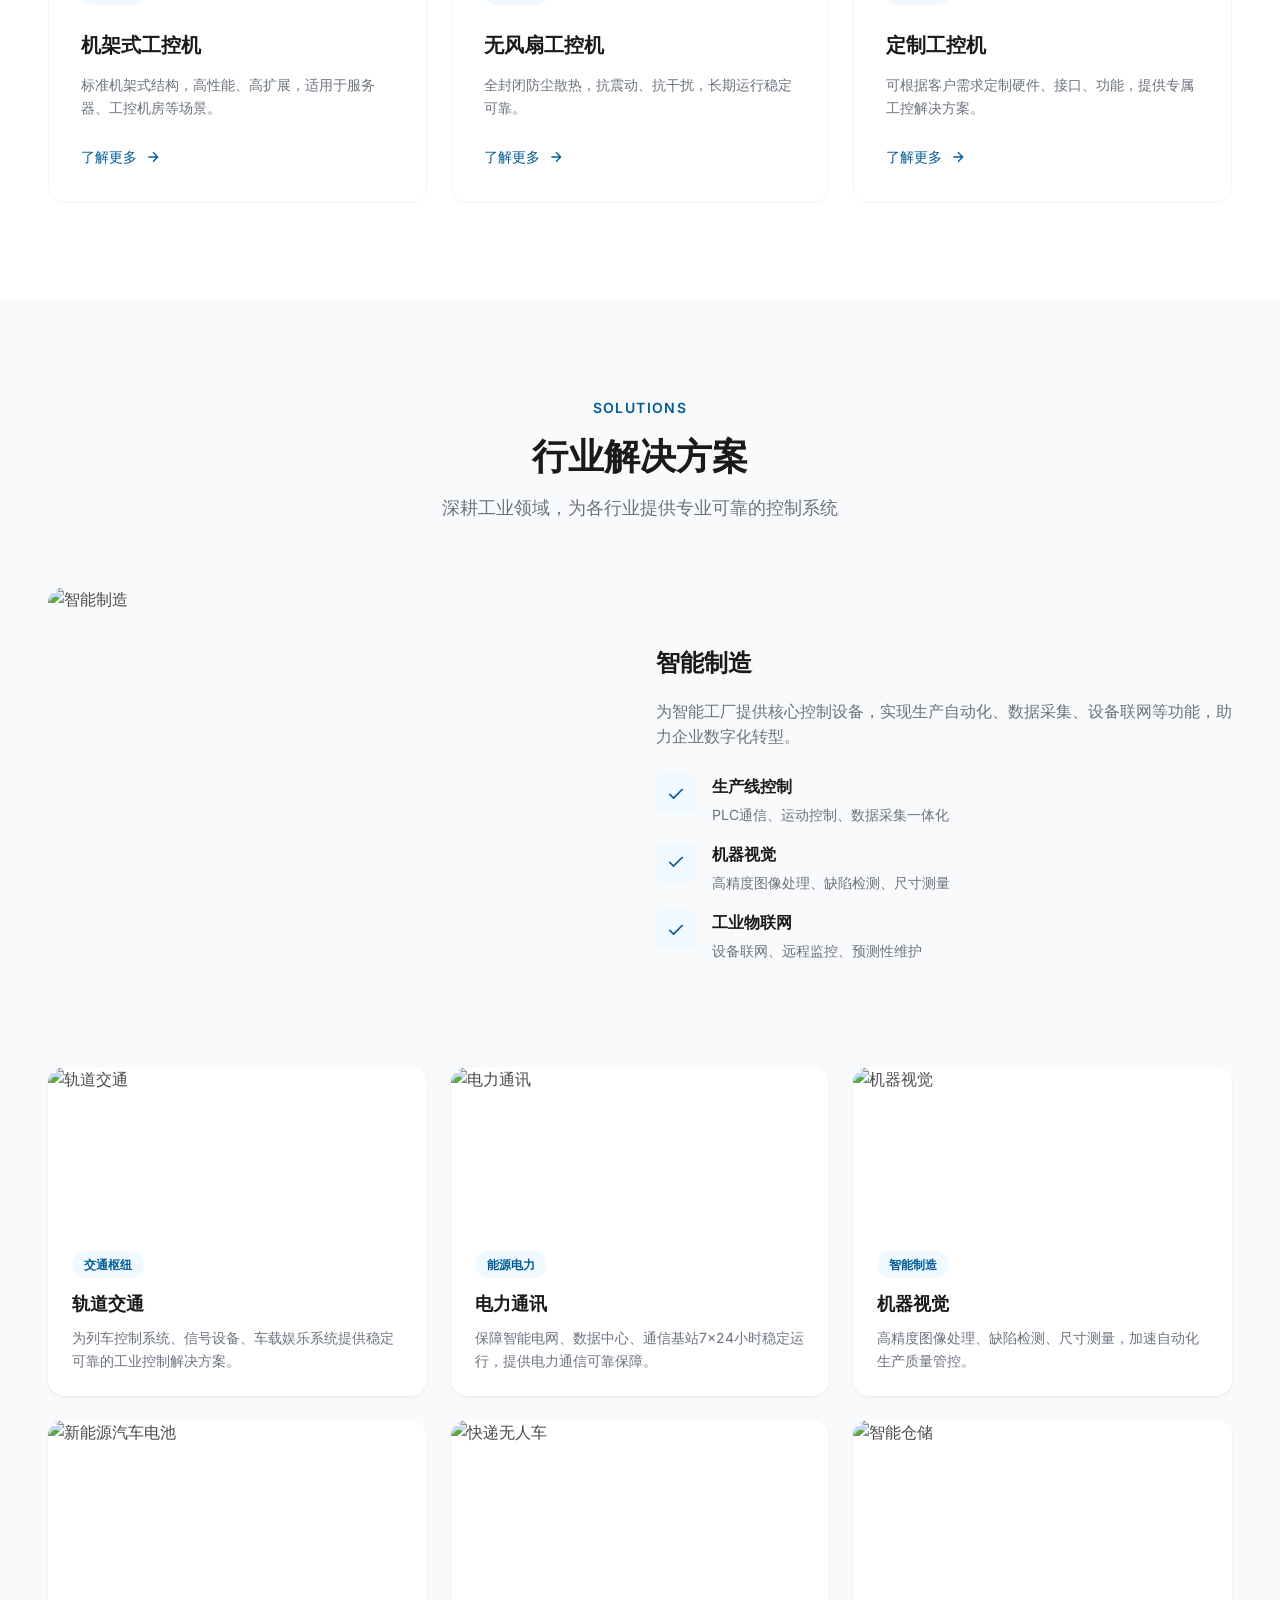
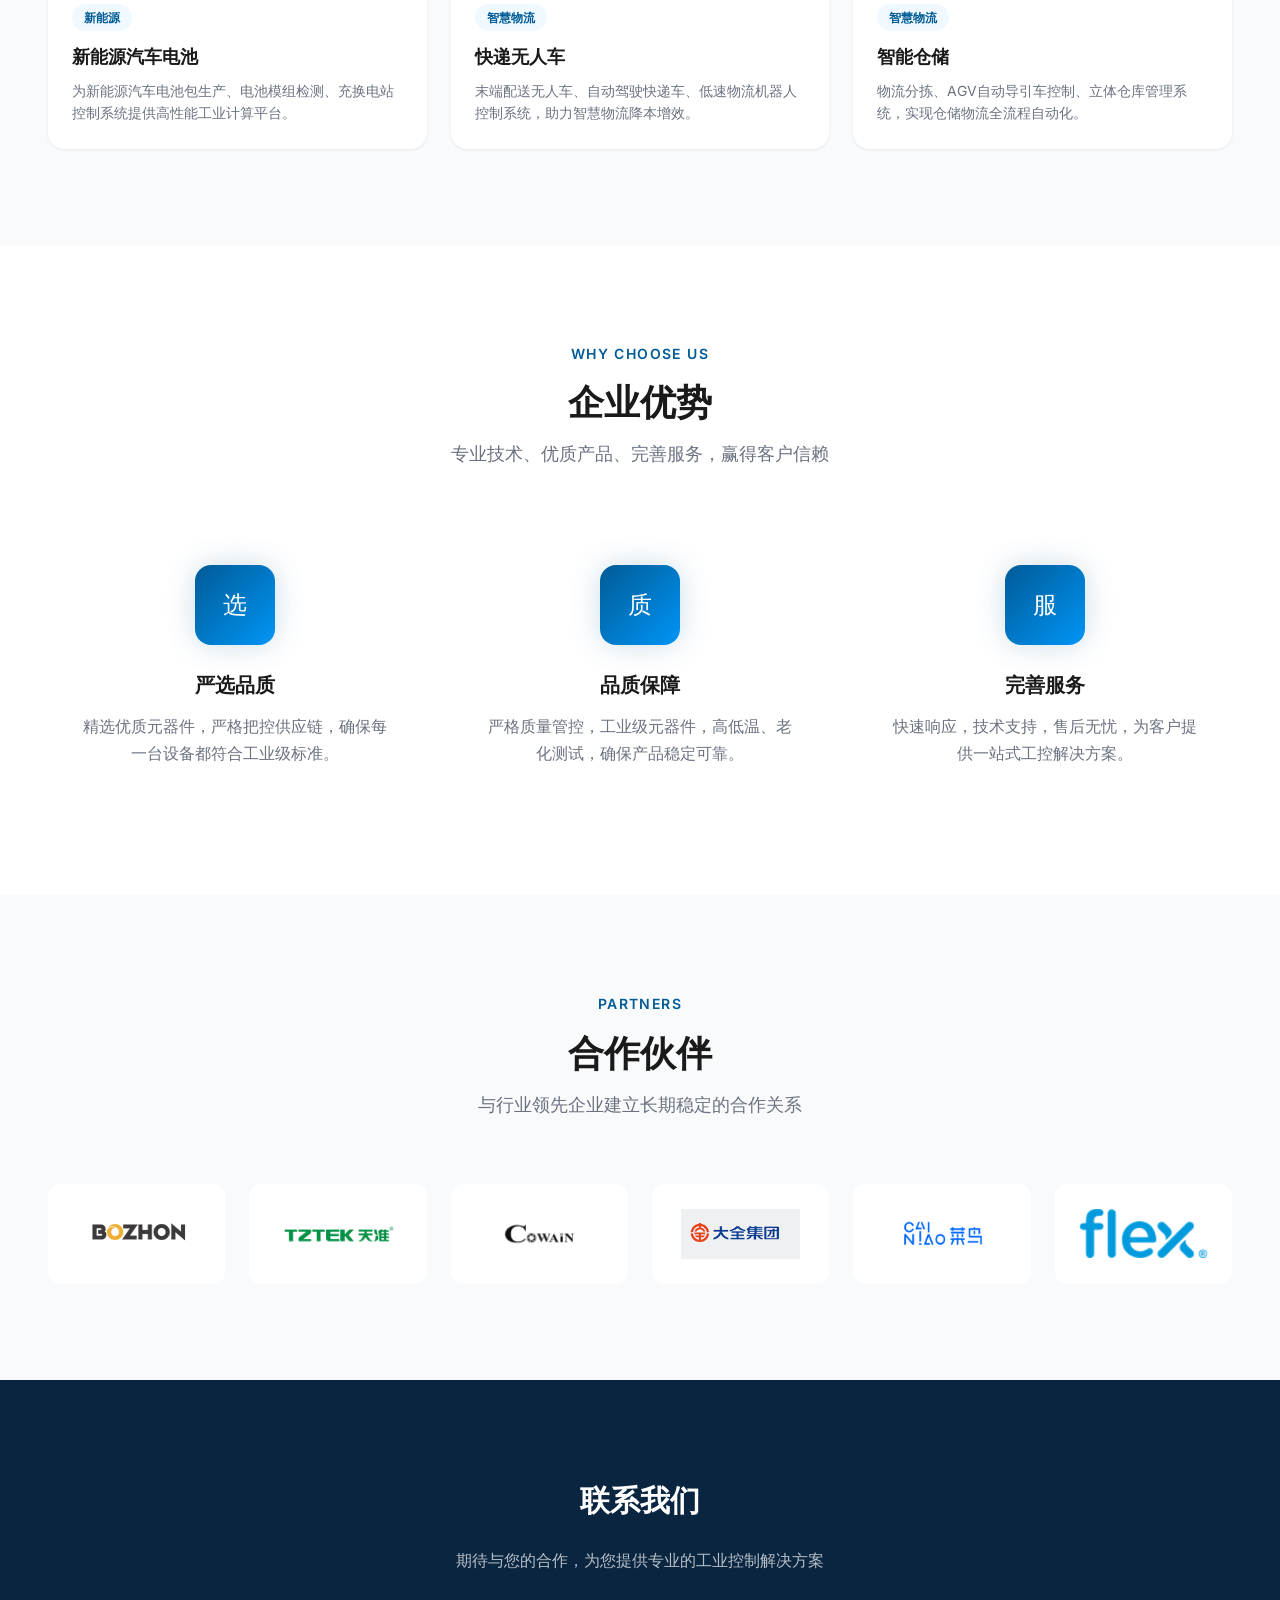
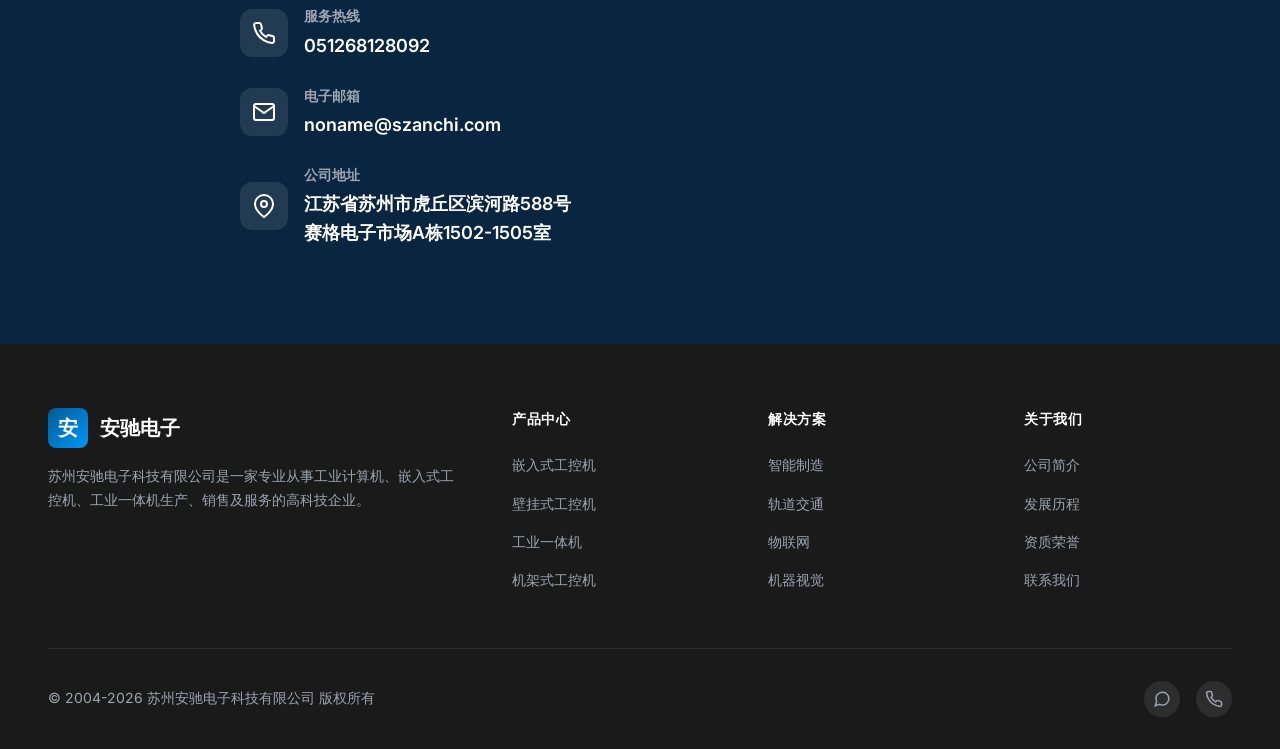
==== commit 40aece9d: "Update index.html" ====
--- a/index.html
+++ b/index.html
@@ -1385,7 +1385,7 @@
     <header class="header" id="header">
         <div class="container nav">
             <a href="#" class="logo">
-                <div class="logo-icon">安</div>
+                <div class="logo-icon">AC</div>
                 <span>安驰电子</span>
             </a>
             
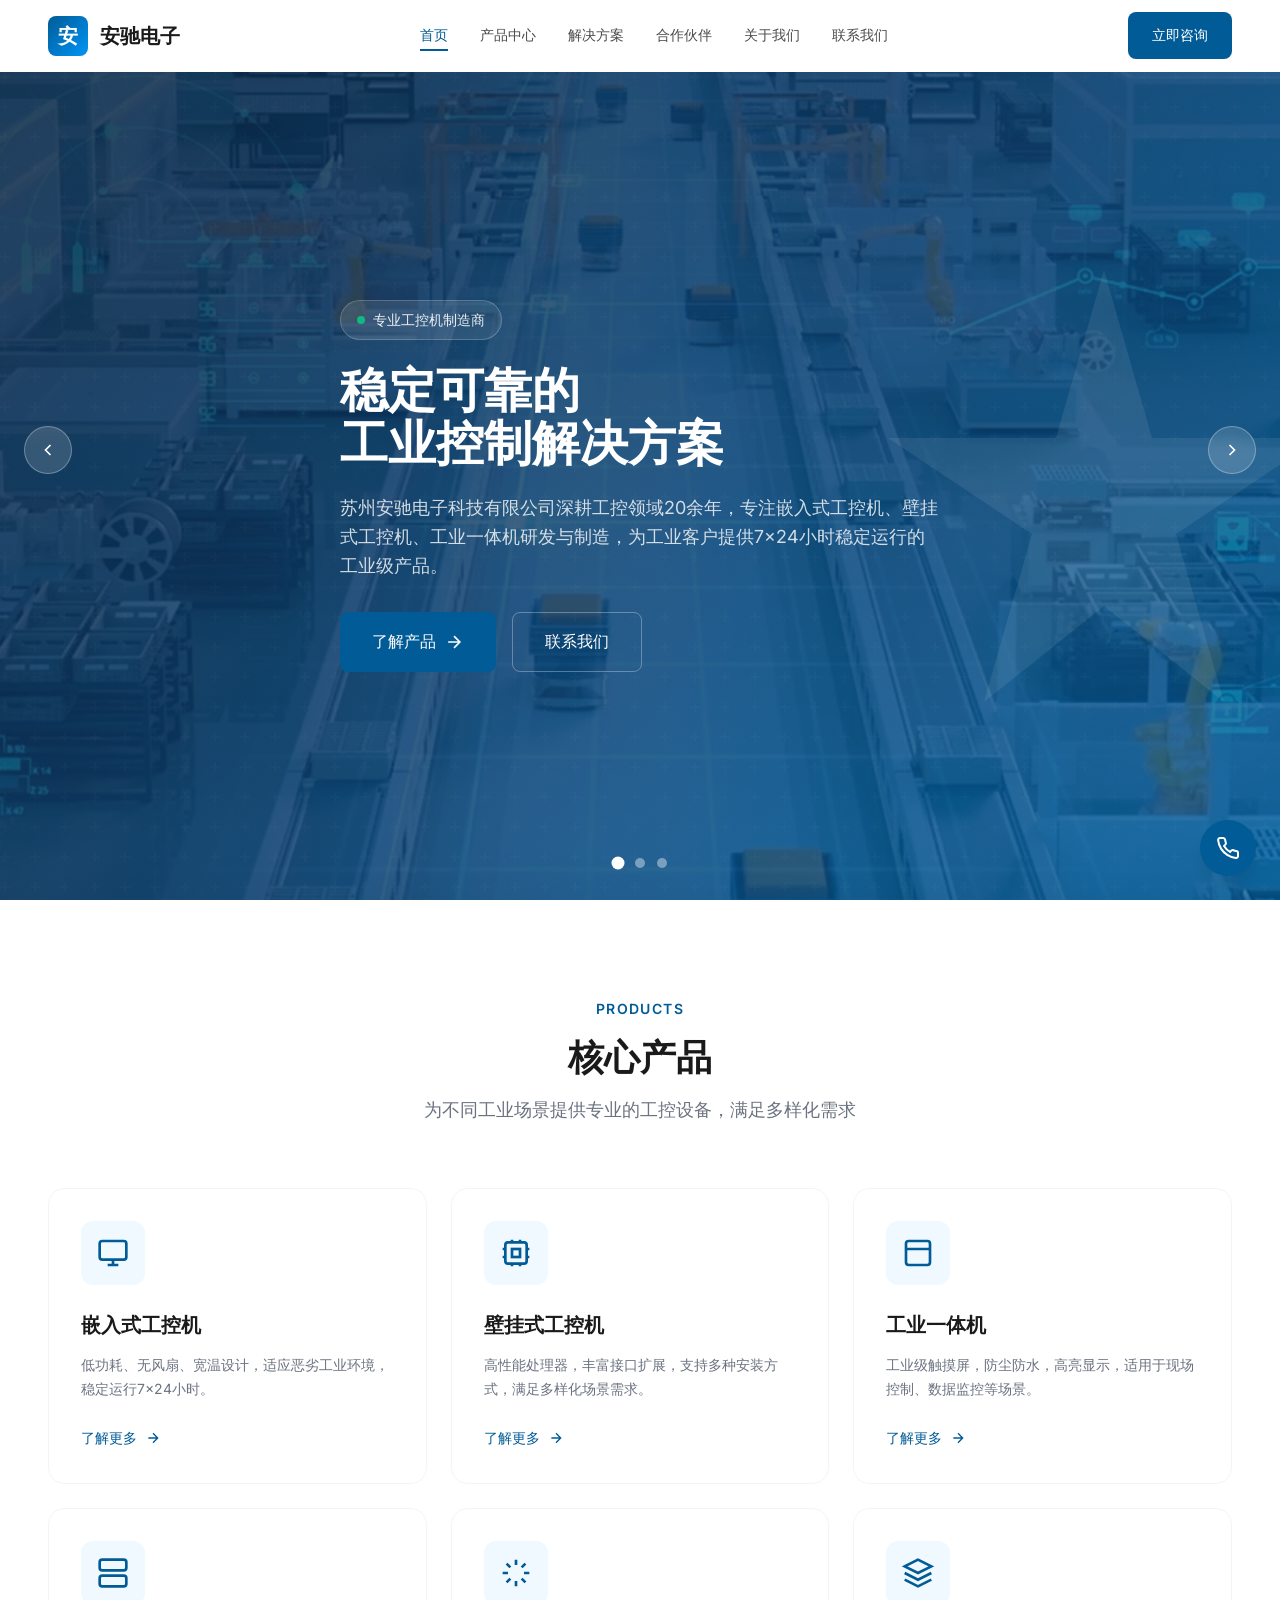
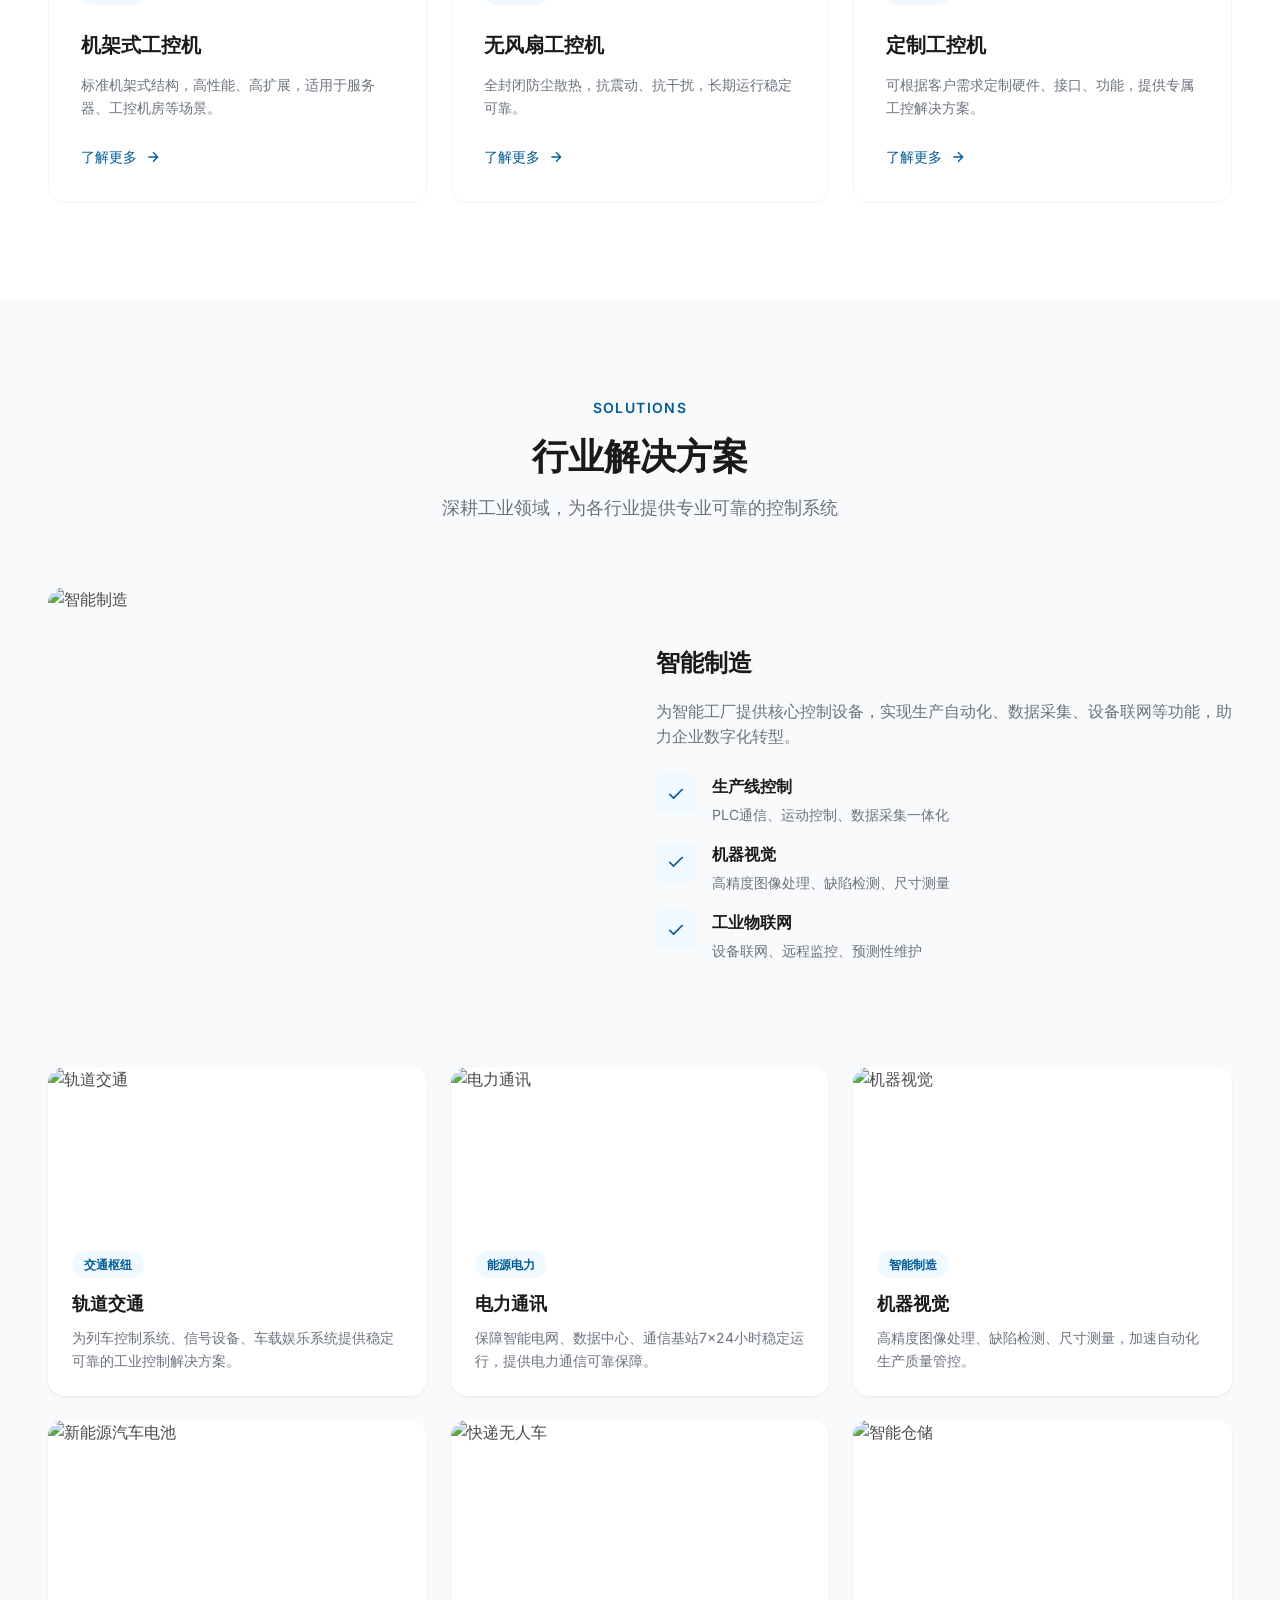
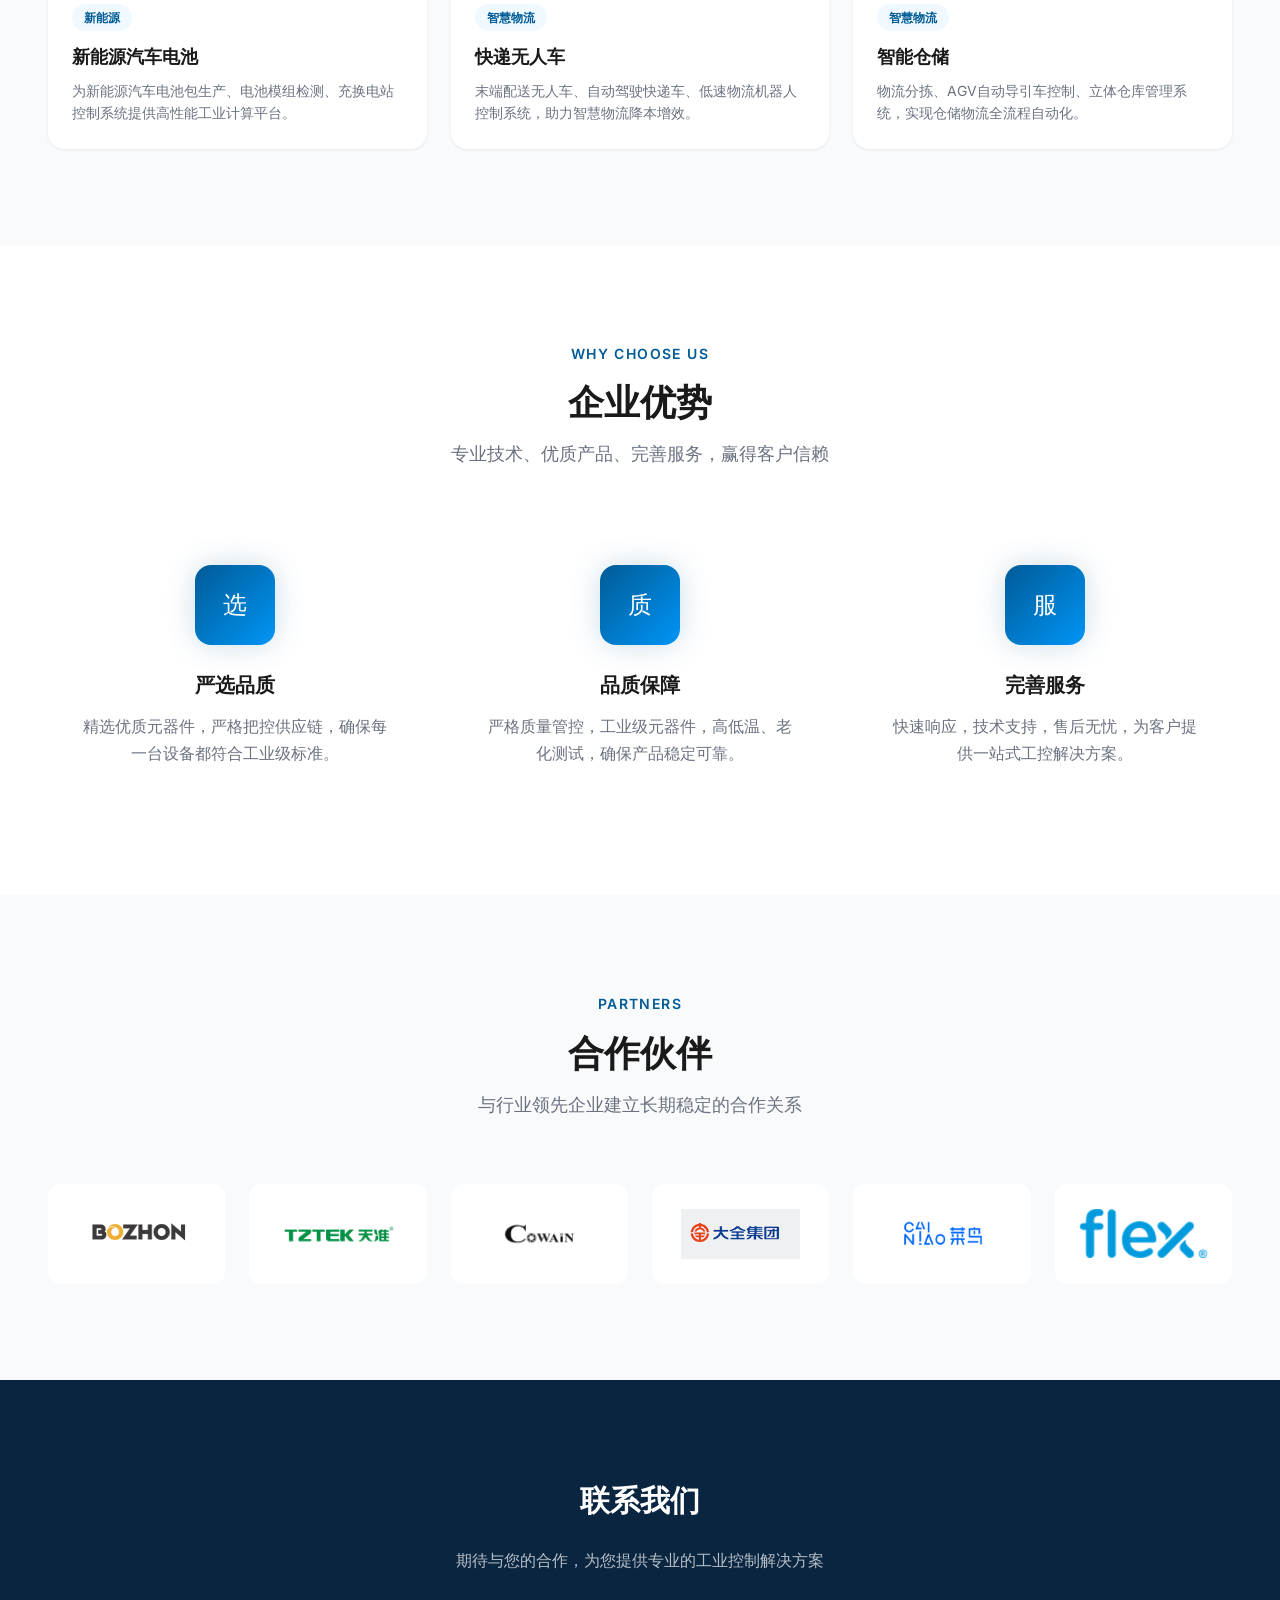
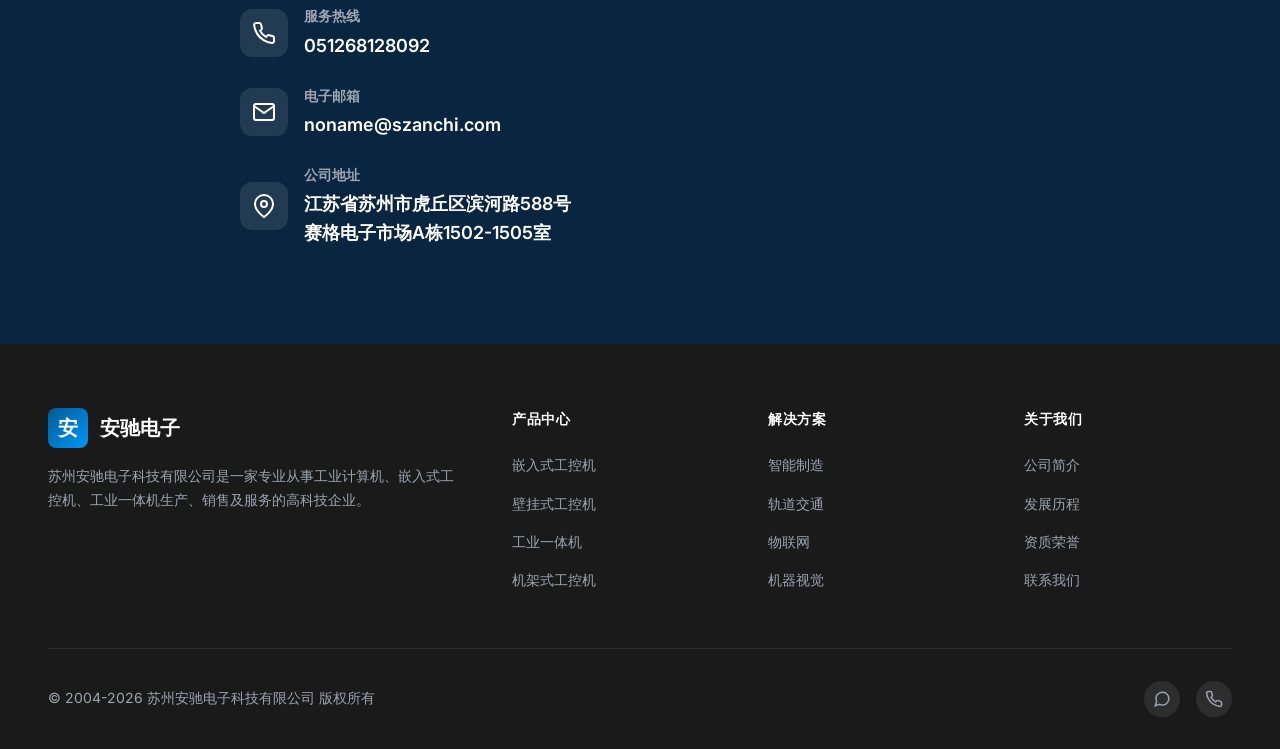
==== commit bf771de8: "更新页面 2026-04-24" ====
--- a/index.html
+++ b/index.html
@@ -1,2157 +1,2157 @@
-<!DOCTYPE html>
-<html lang="zh-CN">
-<head>
-    <meta charset="UTF-8">
-    <meta name="viewport" content="width=device-width, initial-scale=1.0">
-    <title>苏州安驰电子科技有限公司 - 专业工控机制造商</title>
-    <meta name="description" content="苏州安驰电子科技专注工控机、嵌入式工控机、工业一体机制造，为智能制造提供稳定可靠的工业控制解决方案。">
-    <link rel="preconnect" href="https://fonts.googleapis.com">
-    <link rel="preconnect" href="https://fonts.gstatic.com" crossorigin>
-    <link href="https://fonts.googleapis.com/css2?family=Inter:wght@400;500;600;700&display=swap" rel="stylesheet">
-    <style>
-        /* =========================================
-           CSS Variables - Design System
-           ========================================= */
-        :root {
-            /* Primary Colors */
-            --primary-900: #0a2540;
-            --primary-800: #0d3b66;
-            --primary-700: #005b96;
-            --primary-600: #0077c2;
-            --primary-500: #0095f6;
-            --primary-100: #e6f4ff;
-            --primary-50: #f0f9ff;
-
-            /* Neutral Colors */
-            --gray-900: #1a1a1a;
-            --gray-800: #2d2d2d;
-            --gray-700: #4a4a4a;
-            --gray-600: #6b7280;
-            --gray-500: #9ca3af;
-            --gray-400: #d1d5db;
-            --gray-300: #e5e7eb;
-            --gray-200: #f3f4f6;
-            --gray-100: #f9fafb;
-
-            /* Typography */
-            --font-display: "Inter", "PingFang SC", "Microsoft YaHei", sans-serif;
-            --text-xs: 0.75rem;
-            --text-sm: 0.875rem;
-            --text-base: 1rem;
-            --text-lg: 1.125rem;
-            --text-xl: 1.25rem;
-            --text-2xl: 1.5rem;
-            --text-3xl: 1.875rem;
-            --text-4xl: 2.25rem;
-            --text-5xl: 3rem;
-
-            /* Spacing */
-            --space-1: 0.25rem;
-            --space-2: 0.5rem;
-            --space-3: 0.75rem;
-            --space-4: 1rem;
-            --space-5: 1.25rem;
-            --space-6: 1.5rem;
-            --space-8: 2rem;
-            --space-10: 2.5rem;
-            --space-12: 3rem;
-            --space-16: 4rem;
-            --space-20: 5rem;
-            --space-24: 6rem;
-
-            /* Border Radius */
-            --radius-sm: 4px;
-            --radius-md: 8px;
-            --radius-lg: 12px;
-            --radius-xl: 16px;
-            --radius-full: 9999px;
-
-            /* Shadows */
-            --shadow-sm: 0 1px 2px rgba(0,0,0,0.05);
-            --shadow-md: 0 4px 6px -1px rgba(0,0,0,0.1);
-            --shadow-lg: 0 10px 15px -3px rgba(0,0,0,0.1);
-            --shadow-xl: 0 20px 25px -5px rgba(0,0,0,0.1);
-            --shadow-glow: 0 0 30px rgba(0,91,150,0.2);
-
-            /* Transitions */
-            --transition-fast: 150ms ease;
-            --transition-base: 300ms ease;
-            --transition-slow: 500ms ease;
-        }
-
-        /* =========================================
-           Reset & Base
-           ========================================= */
-        *, *::before, *::after {
-            margin: 0;
-            padding: 0;
-            box-sizing: border-box;
-        }
-
-        html {
-            scroll-behavior: smooth;
-        }
-
-        body {
-            font-family: var(--font-display);
-            font-size: var(--text-base);
-            line-height: 1.6;
-            color: var(--gray-700);
-            background: #fff;
-            -webkit-font-smoothing: antialiased;
-        }
-
-        img {
-            max-width: 100%;
-            height: auto;
-            display: block;
-        }
-
-        a {
-            text-decoration: none;
-            color: inherit;
-        }
-
-        button {
-            font-family: inherit;
-            cursor: pointer;
-            border: none;
-            background: none;
-        }
-
-        ul {
-            list-style: none;
-        }
-
-        /* =========================================
-           Utility Classes
-           ========================================= */
-        .container {
-            max-width: 1280px;
-            margin: 0 auto;
-            padding: 0 var(--space-6);
-        }
-
-        @media (min-width: 768px) {
-            .container { padding: 0 var(--space-8); }
-        }
-
-        @media (min-width: 1024px) {
-            .container { padding: 0 var(--space-12); }
-        }
-
-        .section {
-            padding: var(--space-24) 0;
-        }
-
-        @media (max-width: 768px) {
-            .section { padding: var(--space-16) 0; }
-        }
-
-        /* =========================================
-           Typography
-           ========================================= */
-        .section-header {
-            text-align: center;
-            margin-bottom: var(--space-16);
-        }
-
-        .section-label {
-            display: inline-block;
-            font-size: var(--text-sm);
-            font-weight: 600;
-            color: var(--primary-700);
-            text-transform: uppercase;
-            letter-spacing: 0.1em;
-            margin-bottom: var(--space-4);
-        }
-
-        .section-title {
-            font-size: var(--text-3xl);
-            font-weight: 700;
-            color: var(--gray-900);
-            margin-bottom: var(--space-4);
-            line-height: 1.2;
-        }
-
-        @media (min-width: 768px) {
-            .section-title { font-size: var(--text-4xl); }
-        }
-
-        .section-desc {
-            font-size: var(--text-lg);
-            color: var(--gray-600);
-            max-width: 600px;
-            margin: 0 auto;
-        }
-
-        /* =========================================
-           Buttons
-           ========================================= */
-        .btn {
-            display: inline-flex;
-            align-items: center;
-            justify-content: center;
-            gap: var(--space-2);
-            padding: var(--space-3) var(--space-6);
-            font-size: var(--text-sm);
-            font-weight: 500;
-            border-radius: var(--radius-md);
-            transition: all var(--transition-base);
-        }
-
-        .btn-primary {
-            background: var(--primary-700);
-            color: white;
-        }
-
-        .btn-primary:hover {
-            background: var(--primary-600);
-            transform: translateY(-2px);
-            box-shadow: var(--shadow-lg);
-        }
-
-        .btn-secondary {
-            background: white;
-            color: var(--primary-700);
-            border: 1px solid var(--primary-700);
-        }
-
-        .btn-secondary:hover {
-            background: var(--primary-50);
-        }
-
-        .btn-ghost {
-            background: transparent;
-            color: white;
-            border: 1px solid rgba(255,255,255,0.3);
-        }
-
-        .btn-ghost:hover {
-            background: rgba(255,255,255,0.1);
-        }
-
-        .btn-lg {
-            padding: var(--space-4) var(--space-8);
-            font-size: var(--text-base);
-        }
-
-        /* =========================================
-           Header & Navigation
-           ========================================= */
-        .header {
-            position: fixed;
-            top: 0;
-            left: 0;
-            right: 0;
-            z-index: 1000;
-            height: 72px;
-            background: rgba(255,255,255,0.95);
-            backdrop-filter: blur(10px);
-            border-bottom: 1px solid transparent;
-            transition: all var(--transition-base);
-        }
-
-        .header.scrolled {
-            border-color: var(--gray-300);
-            box-shadow: var(--shadow-sm);
-        }
-
-        .nav {
-            display: flex;
-            align-items: center;
-            justify-content: space-between;
-            height: 100%;
-        }
-
-        .logo {
-            display: flex;
-            align-items: center;
-            gap: var(--space-3);
-            font-size: var(--text-xl);
-            font-weight: 700;
-            color: var(--gray-900);
-            text-decoration: none;
-        }
-
-        .logo-icon {
-            width: 40px;
-            height: 40px;
-            background: linear-gradient(135deg, var(--primary-700), var(--primary-500));
-            border-radius: var(--radius-md);
-            display: flex;
-            align-items: center;
-            justify-content: center;
-            color: white;
-            font-weight: 700;
-        }
-
-        .nav-menu {
-            display: none;
-        }
-
-        @media (min-width: 1024px) {
-            .nav-menu {
-                display: flex;
-                align-items: center;
-                gap: var(--space-8);
-            }
-        }
-
-        .nav-link {
-            font-size: var(--text-sm);
-            font-weight: 500;
-            color: var(--gray-700);
-            transition: color var(--transition-fast);
-            text-decoration: none;
-            position: relative;
-        }
-
-        .nav-link:hover,
-        .nav-link.active {
-            color: var(--primary-700);
-        }
-
-        .nav-link::after {
-            content: '';
-            position: absolute;
-            bottom: -4px;
-            left: 0;
-            width: 0;
-            height: 2px;
-            background: var(--primary-700);
-            transition: width var(--transition-base);
-        }
-
-        .nav-link:hover::after,
-        .nav-link.active::after {
-            width: 100%;
-        }
-
-        .nav-cta {
-            display: none;
-        }
-
-        @media (min-width: 1024px) {
-            .nav-cta {
-                display: block;
-            }
-        }
-
-        .menu-toggle {
-            display: flex;
-            flex-direction: column;
-            gap: 5px;
-            padding: var(--space-2);
-        }
-
-        @media (min-width: 1024px) {
-            .menu-toggle { display: none; }
-        }
-
-        .menu-toggle span {
-            display: block;
-            width: 24px;
-            height: 2px;
-            background: var(--gray-900);
-            transition: all var(--transition-base);
-        }
-
-        /* Mobile Menu - 从顶部向下展开 */
-        .mobile-menu {
-            position: fixed;
-            top: 0;
-            left: 0;
-            width: 100%;
-            height: 100vh;
-            background: var(--primary-800);
-            z-index: 1001;
-            padding: var(--space-6);
-            /* 初始状态：向上收起，translateY(-100%) */
-            transform: translateY(-100%);
-            transition: transform 0.4s cubic-bezier(0.4, 0, 0.2, 1);
-            overflow-y: auto;
-        }
-
-        .mobile-menu.active {
-            transform: translateY(0);
-        }
-
-        .mobile-menu-close {
-            position: absolute;
-            top: var(--space-6);
-            right: var(--space-6);
-            width: 40px;
-            height: 40px;
-            display: flex;
-            align-items: center;
-            justify-content: center;
-            color: white;
-            font-size: 28px;
-            cursor: pointer;
-            background: rgba(255,255,255,0.1);
-            border-radius: 50%;
-            border: none;
-            line-height: 1;
-        }
-
-        .mobile-nav {
-            margin-top: 80px;
-        }
-
-        .mobile-nav a {
-            display: block;
-            padding: var(--space-5) 0;
-            font-size: var(--text-xl);
-            font-weight: 500;
-            color: white;
-            border-bottom: 1px solid rgba(255,255,255,0.1);
-            /* 展开时每项依次淡入 */
-            opacity: 0;
-            transform: translateY(-16px);
-            transition: opacity 0.3s ease, transform 0.3s ease;
-        }
-
-        .mobile-menu.active .mobile-nav a {
-            opacity: 1;
-            transform: translateY(0);
-        }
-
-        /* 各菜单项依次延迟出现 */
-        .mobile-menu.active .mobile-nav a:nth-child(1) { transition-delay: 0.10s; }
-        .mobile-menu.active .mobile-nav a:nth-child(2) { transition-delay: 0.17s; }
-        .mobile-menu.active .mobile-nav a:nth-child(3) { transition-delay: 0.24s; }
-        .mobile-menu.active .mobile-nav a:nth-child(4) { transition-delay: 0.31s; }
-        .mobile-menu.active .mobile-nav a:nth-child(5) { transition-delay: 0.38s; }
-        .mobile-menu.active .mobile-nav a:nth-child(6) { transition-delay: 0.45s; }
-
-        .overlay {
-            position: fixed;
-            inset: 0;
-            background: rgba(0,0,0,0.5);
-            z-index: 1000;
-            opacity: 0;
-            visibility: hidden;
-            transition: all var(--transition-base);
-        }
-
-        .overlay.active {
-            opacity: 1;
-            visibility: visible;
-        }
-
-        /* =========================================
-           Hero Carousel
-           ========================================= */
-        .hero {
-            position: relative;
-            min-height: 100vh;
-            overflow: hidden;
-            padding-top: 72px;
-        }
-
-        /* 轮播轨道 */
-        .hero-track {
-            display: flex;
-            width: 300%;
-            height: 100%;
-            transition: transform 0.8s cubic-bezier(0.77, 0, 0.175, 1);
-        }
-
-        /* 每一屏 */
-        .hero-slide {
-            width: calc(100% / 3);
-            min-height: calc(100vh - 72px);
-            display: flex;
-            align-items: center;
-            position: relative;
-            overflow: hidden;
-        }
-
-        .hero-slide::before {
-            content: '';
-            position: absolute;
-            inset: 0;
-            background: url("data:image/svg+xml,%3Csvg width='60' height='60' viewBox='0 0 60 60' xmlns='http://www.w3.org/2000/svg'%3E%3Cg fill='none' fill-rule='evenodd'%3E%3Cg fill='%23ffffff' fill-opacity='0.03'%3E%3Cpath d='M36 34v-4h-2v4h-4v2h4v4h2v-4h4v-2h-4zm0-30V0h-2v4h-4v2h4v4h2V6h4V4h-4zM6 34v-4H4v4H0v2h4v4h2v-4h4v-2H6zM6 4V0H4v4H0v2h4v4h2V6h4V4H6z'/%3E%3C/g%3E%3C/g%3E%3C/svg%3E");
-            opacity: 0.5;
-            pointer-events: none;
-            z-index: 0;
-        }
-
-        .hero-slide--1 {
-            background: linear-gradient(135deg, rgba(10,37,64,0.85) 0%, rgba(13,59,102,0.80) 50%, rgba(0,91,150,0.75) 100%),
-                        url('img/home/S1.jpg') center/cover no-repeat;
-        }
-        .hero-slide--2 {
-            background: linear-gradient(135deg, rgba(13,59,102,0.85) 0%, rgba(0,91,150,0.80) 40%, rgba(0,119,194,0.75) 100%),
-                        url('img/home/S2.jpg') center/cover no-repeat;
-        }
-        .hero-slide--3 {
-            background: linear-gradient(135deg, rgba(10,37,64,0.85) 0%, rgba(26,74,128,0.80) 50%, rgba(0,91,150,0.75) 100%),
-                        url('img/home/S3.jpg') center/cover no-repeat;
-        }
-
-        .hero-slide .container {
-            position: relative;
-            z-index: 1;
-        }
-
-        .hero-content {
-            position: relative;
-            z-index: 1;
-            max-width: 800px;
-        }
-
-        .hero-label {
-            display: inline-flex;
-            align-items: center;
-            gap: var(--space-2);
-            padding: var(--space-2) var(--space-4);
-            background: rgba(255,255,255,0.1);
-            border: 1px solid rgba(255,255,255,0.2);
-            border-radius: var(--radius-full);
-            font-size: var(--text-sm);
-            color: rgba(255,255,255,0.9);
-            margin-bottom: var(--space-6);
-        }
-
-        .hero-label::before {
-            content: '';
-            width: 8px;
-            height: 8px;
-            background: #10b981;
-            border-radius: 50%;
-            animation: pulse 2s infinite;
-        }
-
-        @keyframes pulse {
-            0%, 100% { opacity: 1; }
-            50% { opacity: 0.5; }
-        }
-
-        .hero-title {
-            font-size: var(--text-4xl);
-            font-weight: 700;
-            color: white;
-            line-height: 1.1;
-            margin-bottom: var(--space-6);
-        }
-
-        @media (min-width: 768px) {
-            .hero-title { font-size: var(--text-5xl); }
-        }
-
-        .hero-desc {
-            font-size: var(--text-lg);
-            color: rgba(255,255,255,0.8);
-            margin-bottom: var(--space-8);
-            max-width: 600px;
-        }
-
-        .hero-buttons {
-            display: flex;
-            flex-wrap: wrap;
-            gap: var(--space-4);
-        }
-
-        /* 左右切换箭头 */
-        .hero-arrow {
-            position: absolute;
-            top: 50%;
-            transform: translateY(-50%);
-            z-index: 10;
-            width: 48px;
-            height: 48px;
-            background: rgba(255,255,255,0.15);
-            border: 1px solid rgba(255,255,255,0.3);
-            border-radius: 50%;
-            display: flex;
-            align-items: center;
-            justify-content: center;
-            color: white;
-            cursor: pointer;
-            transition: background var(--transition-base);
-            backdrop-filter: blur(4px);
-        }
-
-        .hero-arrow:hover {
-            background: rgba(255,255,255,0.3);
-        }
-
-        .hero-arrow--prev { left: var(--space-6); }
-        .hero-arrow--next { right: var(--space-6); }
-
-        /* 底部圆点指示器 */
-        .hero-dots {
-            position: absolute;
-            bottom: var(--space-8);
-            left: 50%;
-            transform: translateX(-50%);
-            z-index: 10;
-            display: flex;
-            gap: var(--space-3);
-        }
-
-        .hero-dot {
-            width: 10px;
-            height: 10px;
-            border-radius: 50%;
-            background: rgba(255,255,255,0.4);
-            cursor: pointer;
-            transition: all var(--transition-base);
-            border: none;
-            padding: 0;
-        }
-
-        .hero-dot.active {
-            background: white;
-            transform: scale(1.3);
-        }
-
-        /* 幻灯片内容进入动画 */
-        .hero-slide .hero-content {
-            opacity: 0;
-            transform: translateY(30px);
-            transition: opacity 0.7s ease 0.3s, transform 0.7s ease 0.3s;
-        }
-
-        .hero-slide.is-active .hero-content {
-            opacity: 1;
-            transform: translateY(0);
-        }
-
-        /* 右侧装饰图形 */
-        .hero-decoration {
-            position: absolute;
-            right: -5%;
-            top: 50%;
-            transform: translateY(-50%);
-            width: 480px;
-            height: 480px;
-            opacity: 0.08;
-            display: none;
-        }
-
-        @media (min-width: 1280px) {
-            .hero-decoration { display: block; }
-        }
-
-        .hero-decoration svg {
-            width: 100%;
-            height: 100%;
-            fill: white;
-        }
-
-        /* =========================================
-           Stats Section
-           ========================================= */
-        .stats-section {
-            background: var(--gray-100);
-            padding: var(--space-16) 0;
-        }
-
-        .stats-grid {
-            display: grid;
-            grid-template-columns: repeat(2, 1fr);
-            gap: var(--space-8);
-        }
-
-        @media (min-width: 768px) {
-            .stats-grid {
-                grid-template-columns: repeat(4, 1fr);
-            }
-        }
-
-        .stat-card {
-            text-align: center;
-            padding: var(--space-6);
-            background: white;
-            border-radius: var(--radius-lg);
-            box-shadow: var(--shadow-sm);
-            transition: all var(--transition-base);
-        }
-
-        .stat-card:hover {
-            transform: translateY(-4px);
-            box-shadow: var(--shadow-lg);
-        }
-
-        .stat-icon {
-            width: 56px;
-            height: 56px;
-            margin: 0 auto var(--space-4);
-            background: var(--primary-50);
-            border-radius: var(--radius-lg);
-            display: flex;
-            align-items: center;
-            justify-content: center;
-            color: var(--primary-700);
-        }
-
-        .stat-value {
-            font-size: var(--text-3xl);
-            font-weight: 700;
-            color: var(--gray-900);
-        }
-
-        .stat-label {
-            font-size: var(--text-sm);
-            color: var(--gray-600);
-            margin-top: var(--space-1);
-        }
-
-        /* =========================================
-           Products Section
-           ========================================= */
-        .products-grid {
-            display: grid;
-            grid-template-columns: 1fr;
-            gap: var(--space-6);
-        }
-
-        @media (min-width: 640px) {
-            .products-grid {
-                grid-template-columns: repeat(2, 1fr);
-            }
-        }
-
-        @media (min-width: 1024px) {
-            .products-grid {
-                grid-template-columns: repeat(3, 1fr);
-            }
-        }
-
-        .product-card {
-            background: white;
-            border: 1px solid var(--gray-200);
-            border-radius: var(--radius-xl);
-            padding: var(--space-8);
-            transition: all var(--transition-base);
-            position: relative;
-            overflow: hidden;
-        }
-
-        .product-card::before {
-            content: '';
-            position: absolute;
-            top: 0;
-            left: 0;
-            right: 0;
-            height: 4px;
-            background: linear-gradient(90deg, var(--primary-700), var(--primary-500));
-            transform: scaleX(0);
-            transition: transform var(--transition-base);
-        }
-
-        .product-card:hover {
-            transform: translateY(-8px);
-            box-shadow: var(--shadow-xl);
-            border-color: transparent;
-        }
-
-        .product-card:hover::before {
-            transform: scaleX(1);
-        }
-
-        .product-icon {
-            width: 64px;
-            height: 64px;
-            background: var(--primary-50);
-            border-radius: var(--radius-lg);
-            display: flex;
-            align-items: center;
-            justify-content: center;
-            margin-bottom: var(--space-6);
-            color: var(--primary-700);
-            transition: all var(--transition-base);
-        }
-
-        .product-card:hover .product-icon {
-            background: var(--primary-700);
-            color: white;
-            transform: scale(1.1);
-        }
-
-        .product-title {
-            font-size: var(--text-xl);
-            font-weight: 600;
-            color: var(--gray-900);
-            margin-bottom: var(--space-3);
-        }
-
-        .product-desc {
-            font-size: var(--text-sm);
-            color: var(--gray-600);
-            line-height: 1.7;
-            margin-bottom: var(--space-6);
-        }
-
-        .product-link {
-            display: inline-flex;
-            align-items: center;
-            gap: var(--space-2);
-            font-size: var(--text-sm);
-            font-weight: 500;
-            color: var(--primary-700);
-            transition: gap var(--transition-fast);
-        }
-
-        .product-link:hover {
-            gap: var(--space-3);
-        }
-
-        /* =========================================
-           Solutions Section
-           ========================================= */
-        .solutions-section {
-            background: var(--gray-100);
-        }
-
-        .solutions-grid {
-            display: grid;
-            gap: var(--space-8);
-        }
-
-        @media (min-width: 1024px) {
-            .solutions-grid {
-                grid-template-columns: 1fr 1fr;
-                align-items: center;
-            }
-        }
-
-        .solutions-image {
-            position: relative;
-            border-radius: var(--radius-xl);
-            overflow: hidden;
-            aspect-ratio: 4/3;
-        }
-
-        .solutions-image img {
-            width: 100%;
-            height: 100%;
-            object-fit: cover;
-        }
-
-        .solutions-content h3 {
-            font-size: var(--text-2xl);
-            font-weight: 700;
-            color: var(--gray-900);
-            margin-bottom: var(--space-4);
-        }
-
-        .solutions-content p {
-            color: var(--gray-600);
-            margin-bottom: var(--space-6);
-        }
-
-        .solutions-list {
-            display: grid;
-            gap: var(--space-4);
-        }
-
-        .solution-item {
-            display: flex;
-            align-items: flex-start;
-            gap: var(--space-4);
-        }
-
-        .solution-icon {
-            width: 40px;
-            height: 40px;
-            background: var(--primary-50);
-            border-radius: var(--radius-md);
-            display: flex;
-            align-items: center;
-            justify-content: center;
-            color: var(--primary-700);
-            flex-shrink: 0;
-        }
-
-        .solution-text h4 {
-            font-weight: 600;
-            color: var(--gray-900);
-            margin-bottom: var(--space-1);
-        }
-
-        .solution-text p {
-            font-size: var(--text-sm);
-            color: var(--gray-600);
-            margin: 0;
-        }
-
-        /* 更多行业解决方案 - 卡片网格 */
-        .solutions-cases-grid {
-            display: grid;
-            gap: var(--space-6);
-            margin-top: var(--space-12);
-        }
-
-        @media (min-width: 640px) {
-            .solutions-cases-grid {
-                grid-template-columns: repeat(2, 1fr);
-            }
-        }
-
-        @media (min-width: 1024px) {
-            .solutions-cases-grid {
-                grid-template-columns: repeat(3, 1fr);
-            }
-        }
-
-        .solution-card {
-            background: white;
-            border-radius: var(--radius-xl);
-            overflow: hidden;
-            box-shadow: 0 1px 3px rgba(0,0,0,0.08);
-            transition: box-shadow 0.3s ease, transform 0.3s ease;
-        }
-
-        .solution-card:hover {
-            box-shadow: var(--shadow-lg);
-            transform: translateY(-4px);
-        }
-
-        .solution-card__image {
-            width: 100%;
-            height: 160px;
-            overflow: hidden;
-        }
-
-        .solution-card__image img {
-            width: 100%;
-            height: 100%;
-            object-fit: cover;
-            transition: transform 0.4s ease;
-        }
-
-        .solution-card:hover .solution-card__image img {
-            transform: scale(1.05);
-        }
-
-        .solution-card__body {
-            padding: var(--space-6);
-        }
-
-        .solution-card__tag {
-            display: inline-block;
-            padding: 4px 12px;
-            background: var(--primary-50);
-            color: var(--primary-700);
-            border-radius: var(--radius-full);
-            font-size: var(--text-xs);
-            font-weight: 600;
-            margin-bottom: var(--space-3);
-        }
-
-        .solution-card__title {
-            font-size: var(--text-lg);
-            font-weight: 700;
-            color: var(--gray-900);
-            margin-bottom: var(--space-2);
-        }
-
-        .solution-card__desc {
-            font-size: var(--text-sm);
-            color: var(--gray-600);
-            line-height: 1.6;
-        }
-
-        /* =========================================
-           Advantages Section
-           ========================================= */
-        .advantages-grid {
-            display: grid;
-            gap: var(--space-8);
-        }
-
-        @media (min-width: 768px) {
-            .advantages-grid {
-                grid-template-columns: repeat(3, 1fr);
-            }
-        }
-
-        .advantage-card {
-            text-align: center;
-            padding: var(--space-8);
-        }
-
-        .advantage-icon {
-            width: 80px;
-            height: 80px;
-            margin: 0 auto var(--space-6);
-            background: linear-gradient(135deg, var(--primary-700), var(--primary-500));
-            border-radius: var(--radius-xl);
-            display: flex;
-            align-items: center;
-            justify-content: center;
-            color: white;
-            font-size: var(--text-2xl);
-            box-shadow: var(--shadow-glow);
-        }
-
-        .advantage-title {
-            font-size: var(--text-xl);
-            font-weight: 600;
-            color: var(--gray-900);
-            margin-bottom: var(--space-3);
-        }
-
-        .advantage-desc {
-            color: var(--gray-600);
-            line-height: 1.7;
-        }
-
-        /* =========================================
-           Partners Section
-           ========================================= */
-        .partners-section {
-            background: var(--gray-100);
-        }
-
-        .partners-grid {
-            display: grid;
-            grid-template-columns: repeat(2, 1fr);
-            gap: var(--space-6);
-        }
-
-        @media (min-width: 640px) {
-            .partners-grid {
-                grid-template-columns: repeat(3, 1fr);
-            }
-        }
-
-        @media (min-width: 1024px) {
-            .partners-grid {
-                grid-template-columns: repeat(6, 1fr);
-            }
-        }
-
-        .partner-card {
-            background: white;
-            border-radius: var(--radius-lg);
-            padding: var(--space-6);
-            display: flex;
-            align-items: center;
-            justify-content: center;
-            height: 100px;
-            transition: all var(--transition-base);
-        }
-
-        .partner-card:hover {
-            box-shadow: var(--shadow-md);
-        }
-
-        .partner-card img {
-            max-height: 50px;
-            max-width: 100%;
-            object-fit: contain;
-        }
-
-        /* =========================================
-           Contact Section
-           ========================================= */
-        .contact-section {
-            background: var(--primary-900);
-            color: white;
-        }
-
-        .contact-grid {
-            display: grid;
-            gap: var(--space-12);
-        }
-
-        @media (min-width: 1024px) {
-            .contact-grid {
-                grid-template-columns: 1fr 1fr;
-            }
-        }
-
-        .contact-info h2 {
-            font-size: var(--text-3xl);
-            font-weight: 700;
-            margin-bottom: var(--space-6);
-        }
-
-        .contact-info > p {
-            color: rgba(255,255,255,0.7);
-            margin-bottom: var(--space-8);
-        }
-
-        .contact-methods {
-            display: grid;
-            gap: var(--space-6);
-        }
-
-        .contact-method {
-            display: flex;
-            align-items: center;
-            gap: var(--space-4);
-        }
-
-        .contact-method-icon {
-            width: 48px;
-            height: 48px;
-            background: rgba(255,255,255,0.1);
-            border-radius: var(--radius-lg);
-            display: flex;
-            align-items: center;
-            justify-content: center;
-            color: white;
-        }
-
-        .contact-method-text h4 {
-            font-size: var(--text-sm);
-            color: rgba(255,255,255,0.6);
-            margin-bottom: var(--space-1);
-        }
-
-        .contact-method-text p {
-            font-size: var(--text-lg);
-            font-weight: 600;
-        }
-
-        .contact-form {
-            background: white;
-            border-radius: var(--radius-xl);
-            padding: var(--space-8);
-        }
-
-        .contact-form h3 {
-            font-size: var(--text-xl);
-            font-weight: 600;
-            color: var(--gray-900);
-            margin-bottom: var(--space-6);
-        }
-
-        .form-group {
-            margin-bottom: var(--space-5);
-        }
-
-        .form-label {
-            display: block;
-            font-size: var(--text-sm);
-            font-weight: 500;
-            color: var(--gray-700);
-            margin-bottom: var(--space-2);
-        }
-
-        .form-input {
-            width: 100%;
-            padding: var(--space-3) var(--space-4);
-            border: 1px solid var(--gray-300);
-            border-radius: var(--radius-md);
-            font-size: var(--text-base);
-            transition: all var(--transition-fast);
-        }
-
-        .form-input:focus {
-            outline: none;
-            border-color: var(--primary-700);
-            box-shadow: 0 0 0 3px var(--primary-100);
-        }
-
-        textarea.form-input {
-            min-height: 120px;
-            resize: vertical;
-        }
-
-        /* =========================================
-           Footer
-           ========================================= */
-        .footer {
-            background: var(--gray-900);
-            color: white;
-            padding: var(--space-16) 0 var(--space-8);
-        }
-
-        .footer-grid {
-            display: grid;
-            gap: var(--space-12);
-            margin-bottom: var(--space-12);
-        }
-
-        @media (min-width: 768px) {
-            .footer-grid {
-                grid-template-columns: 2fr 1fr 1fr 1fr;
-            }
-        }
-
-        .footer-brand .logo {
-            color: white;
-            margin-bottom: var(--space-4);
-        }
-
-        .footer-brand p {
-            color: var(--gray-500);
-            font-size: var(--text-sm);
-            line-height: 1.7;
-        }
-
-        .footer-title {
-            font-size: var(--text-sm);
-            font-weight: 600;
-            color: white;
-            margin-bottom: var(--space-4);
-            text-transform: uppercase;
-            letter-spacing: 0.05em;
-        }
-
-        .footer-links a {
-            display: block;
-            color: var(--gray-500);
-            font-size: var(--text-sm);
-            padding: var(--space-2) 0;
-            transition: color var(--transition-fast);
-        }
-
-        .footer-links a:hover {
-            color: white;
-        }
-
-        .footer-bottom {
-            padding-top: var(--space-8);
-            border-top: 1px solid var(--gray-800);
-            display: flex;
-            flex-direction: column;
-            gap: var(--space-4);
-            align-items: center;
-        }
-
-        @media (min-width: 768px) {
-            .footer-bottom {
-                flex-direction: row;
-                justify-content: space-between;
-            }
-        }
-
-        .footer-copyright {
-            font-size: var(--text-sm);
-            color: var(--gray-500);
-        }
-
-        .footer-social {
-            display: flex;
-            gap: var(--space-4);
-        }
-
-        .footer-social a {
-            width: 36px;
-            height: 36px;
-            background: var(--gray-800);
-            border-radius: var(--radius-full);
-            display: flex;
-            align-items: center;
-            justify-content: center;
-            color: var(--gray-500);
-            transition: all var(--transition-fast);
-        }
-
-        .footer-social a:hover {
-            background: var(--primary-700);
-            color: white;
-        }
-
-        /* =========================================
-           Floating Action Button
-           ========================================= */
-        .fab {
-            position: fixed;
-            right: var(--space-6);
-            bottom: var(--space-6);
-            z-index: 999;
-        }
-
-        .fab-main {
-            width: 56px;
-            height: 56px;
-            background: var(--primary-700);
-            border-radius: var(--radius-full);
-            display: flex;
-            align-items: center;
-            justify-content: center;
-            color: white;
-            box-shadow: var(--shadow-lg);
-            transition: all var(--transition-base);
-            cursor: pointer;
-        }
-
-        .fab-main:hover {
-            background: var(--primary-600);
-            transform: scale(1.1);
-        }
-
-        /* 二维码弹出卡片 */
-        .fab-popup {
-            position: absolute;
-            bottom: 70px;
-            right: 0;
-            background: white;
-            border-radius: var(--radius-xl);
-            box-shadow: var(--shadow-xl);
-            padding: var(--space-6);
-            text-align: center;
-            opacity: 0;
-            visibility: hidden;
-            transform: translateY(10px) scale(0.95);
-            transition: all 0.3s cubic-bezier(0.4, 0, 0.2, 1);
-            pointer-events: none;
-            min-width: 180px;
-        }
-
-        .fab:hover .fab-popup {
-            opacity: 1;
-            visibility: visible;
-            transform: translateY(0) scale(1);
-            pointer-events: auto;
-        }
-
-        .fab-popup::after {
-            content: '';
-            position: absolute;
-            bottom: -8px;
-            right: 24px;
-            width: 16px;
-            height: 16px;
-            background: white;
-            transform: rotate(45deg);
-            box-shadow: 2px 2px 4px rgba(0,0,0,0.05);
-        }
-
-        .fab-popup__qr {
-            width: 150px;
-            height: 150px;
-            border-radius: var(--radius-md);
-            overflow: hidden;
-            margin: 0 auto var(--space-4);
-            border: 1px solid var(--gray-200);
-        }
-
-        .fab-popup__qr img {
-            width: 100%;
-            height: 100%;
-            object-fit: cover;
-        }
-
-        .fab-popup__label {
-            font-size: var(--text-xs);
-            color: var(--gray-500);
-            margin-bottom: var(--space-1);
-        }
-
-        .fab-popup__phone {
-            font-size: var(--text-sm);
-            font-weight: 600;
-            color: var(--gray-900);
-        }
-
-        /* =========================================
-           Animations
-           ========================================= */
-        .fade-in {
-            opacity: 0;
-            transform: translateY(20px);
-            transition: opacity 0.6s ease, transform 0.6s ease;
-        }
-
-        .fade-in.visible {
-            opacity: 1;
-            transform: translateY(0);
-        }
-
-        /* Stagger children */
-        .stagger-children > * {
-            opacity: 0;
-            transform: translateY(20px);
-        }
-
-        .stagger-children.visible > *:nth-child(1) { animation: fadeInUp 0.6s ease 0.1s forwards; }
-        .stagger-children.visible > *:nth-child(2) { animation: fadeInUp 0.6s ease 0.2s forwards; }
-        .stagger-children.visible > *:nth-child(3) { animation: fadeInUp 0.6s ease 0.3s forwards; }
-        .stagger-children.visible > *:nth-child(4) { animation: fadeInUp 0.6s ease 0.4s forwards; }
-        .stagger-children.visible > *:nth-child(5) { animation: fadeInUp 0.6s ease 0.5s forwards; }
-        .stagger-children.visible > *:nth-child(6) { animation: fadeInUp 0.6s ease 0.6s forwards; }
-
-        @keyframes fadeInUp {
-            to {
-                opacity: 1;
-                transform: translateY(0);
-            }
-        }
-    </style>
-</head>
-<body>
-
-    <!-- Header -->
-    <header class="header" id="header">
-        <div class="container nav">
-            <a href="#" class="logo">
-                <div class="logo-icon">AC</div>
-                <span>安驰电子</span>
-            </a>
-            
-            <nav class="nav-menu">
-                <a href="#home" class="nav-link active">首页</a>
-                <a href="#products" class="nav-link">产品中心</a>
-                <a href="#solutions" class="nav-link">解决方案</a>
-                <a href="partners-new.html" class="nav-link">合作伙伴</a>
-                <a href="#about" class="nav-link">关于我们</a>
-                <a href="#contact" class="nav-link">联系我们</a>
-            </nav>
-            
-            <div class="nav-cta">
-                <a href="#contact" class="btn btn-primary">立即咨询</a>
-            </div>
-            
-            <button class="menu-toggle" id="menuToggle" aria-label="打开菜单">
-                <span></span>
-                <span></span>
-                <span></span>
-            </button>
-        </div>
-    </header>
-
-    <!-- Mobile Menu -->
-    <div class="mobile-menu" id="mobileMenu">
-        <button class="mobile-menu-close" id="menuClose" aria-label="关闭菜单">×</button>
-        <nav class="mobile-nav">
-            <a href="#home">首页</a>
-            <a href="#products">产品中心</a>
-            <a href="#solutions">解决方案</a>
-            <a href="partners-new.html">合作伙伴</a>
-            <a href="#about">关于我们</a>
-            <a href="#contact">联系我们</a>
-        </nav>
-    </div>
-    <div class="overlay" id="overlay"></div>
-
-    <!-- Hero Carousel -->
-    <section class="hero" id="home">
-        <!-- 轮播轨道 -->
-        <div class="hero-track" id="heroTrack">
-
-            <!-- 第一屏：品牌主张 -->
-            <div class="hero-slide hero-slide--1 is-active">
-                <div class="container">
-                    <div class="hero-content">
-                        <div class="hero-label">专业工控机制造商</div>
-                        <h1 class="hero-title">
-                            稳定可靠的<br>
-                            工业控制解决方案
-                        </h1>
-                        <p class="hero-desc">
-                            苏州安驰电子科技有限公司深耕工控领域20余年，专注嵌入式工控机、壁挂式工控机、工业一体机研发与制造，为工业客户提供7×24小时稳定运行的工业级产品。
-                        </p>
-                        <div class="hero-buttons">
-                            <a href="#products" class="btn btn-primary btn-lg">
-                                了解产品
-                                <svg width="20" height="20" viewBox="0 0 24 24" fill="none" stroke="currentColor" stroke-width="2"><path d="M5 12h14M12 5l7 7-7 7"/></svg>
-                            </a>
-                            <a href="#contact" class="btn btn-ghost btn-lg">联系我们</a>
-                        </div>
-                    </div>
-                </div>
-                <div class="hero-decoration">
-                    <svg viewBox="0 0 200 200"><path d="M100,10 L120,80 L190,80 L130,120 L150,190 L100,150 L50,190 L70,120 L10,80 L80,80 Z"/></svg>
-                </div>
-            </div>
-
-            <!-- 第二屏：核心产品 -->
-            <div class="hero-slide hero-slide--2">
-                <div class="container">
-                    <div class="hero-content">
-                        <div class="hero-label">核心产品系列</div>
-                        <h1 class="hero-title">
-                            多系列工控产品<br>
-                            覆盖全场景需求
-                        </h1>
-                        <p class="hero-desc">
-                            从嵌入式工控机到机架式服务器，从壁挂式工控机到工业触控一体机，安驰电子提供50余款成熟产品型号，满足智能制造、轨道交通、物联网等多元应用场景。
-                        </p>
-                        <div class="hero-buttons">
-                            <a href="#products" class="btn btn-primary btn-lg">
-                                查看全部产品
-                                <svg width="20" height="20" viewBox="0 0 24 24" fill="none" stroke="currentColor" stroke-width="2"><path d="M5 12h14M12 5l7 7-7 7"/></svg>
-                            </a>
-                            <a href="#solutions" class="btn btn-ghost btn-lg">行业解决方案</a>
-                        </div>
-                    </div>
-                </div>
-                <div class="hero-decoration">
-                    <svg viewBox="0 0 200 200"><rect x="20" y="20" width="160" height="160" rx="20"/><rect x="50" y="50" width="100" height="100" rx="10"/></svg>
-                </div>
-            </div>
-
-            <!-- 第三屏：行业解决方案 -->
-            <div class="hero-slide hero-slide--3">
-                <div class="container">
-                    <div class="hero-content">
-                        <div class="hero-label">行业解决方案</div>
-                        <h1 class="hero-title">
-                            深耕六大行业<br>
-                            赋能智能升级
-                        </h1>
-                        <p class="hero-desc">
-                            覆盖智能制造、轨道交通、电力通讯、机器视觉、新能源汽车、智慧物流六大行业，以高可靠工业计算平台驱动各行业数字化转型，助力企业降本增效。
-                        </p>
-                        <div class="hero-buttons">
-                            <a href="#solutions" class="btn btn-primary btn-lg">
-                                探索解决方案
-                                <svg width="20" height="20" viewBox="0 0 24 24" fill="none" stroke="currentColor" stroke-width="2"><path d="M5 12h14M12 5l7 7-7 7"/></svg>
-                            </a>
-                            <a href="#contact" class="btn btn-ghost btn-lg">获取方案咨询</a>
-                        </div>
-                    </div>
-                </div>
-                <div class="hero-decoration">
-                    <svg viewBox="0 0 200 200"><circle cx="100" cy="100" r="80"/><circle cx="100" cy="100" r="50"/><circle cx="100" cy="100" r="20"/></svg>
-                </div>
-            </div>
-
-        </div><!-- /.hero-track -->
-
-        <!-- 左右箭头 -->
-        <button class="hero-arrow hero-arrow--prev" id="heroPrev" aria-label="上一屏">
-            <svg width="20" height="20" viewBox="0 0 24 24" fill="none" stroke="currentColor" stroke-width="2"><path d="M15 18l-6-6 6-6"/></svg>
-        </button>
-        <button class="hero-arrow hero-arrow--next" id="heroNext" aria-label="下一屏">
-            <svg width="20" height="20" viewBox="0 0 24 24" fill="none" stroke="currentColor" stroke-width="2"><path d="M9 18l6-6-6-6"/></svg>
-        </button>
-
-        <!-- 圆点指示器 -->
-        <div class="hero-dots" id="heroDots">
-            <button class="hero-dot active" data-index="0" aria-label="第1屏"></button>
-            <button class="hero-dot" data-index="1" aria-label="第2屏"></button>
-            <button class="hero-dot" data-index="2" aria-label="第3屏"></button>
-        </div>
-    </section>
-
-    <!-- Stats Section（已隐藏） -->
-    <section class="stats-section" style="display:none;">
-        <div class="container">
-            <div class="stats-grid stagger-children" id="statsSection">
-                <div class="stat-card">
-                    <div class="stat-icon">
-                        <svg width="28" height="28" viewBox="0 0 24 24" fill="none" stroke="currentColor" stroke-width="2">
-                            <rect x="2" y="3" width="20" height="14" rx="2"/>
-                            <line x1="8" y1="21" x2="16" y2="21"/>
-                            <line x1="12" y1="17" x2="12" y2="21"/>
-                        </svg>
-                    </div>
-                    <div class="stat-value">15+</div>
-                    <div class="stat-label">年行业深耕</div>
-                </div>
-                <div class="stat-card">
-                    <div class="stat-icon">
-                        <svg width="28" height="28" viewBox="0 0 24 24" fill="none" stroke="currentColor" stroke-width="2">
-                            <path d="M17 21v-2a4 4 0 0 0-4-4H5a4 4 0 0 0-4 4v2"/>
-                            <circle cx="9" cy="7" r="4"/>
-                            <path d="M23 21v-2a4 4 0 0 0-3-3.87"/>
-                            <path d="M16 3.13a4 4 0 0 1 0 7.75"/>
-                        </svg>
-                    </div>
-                    <div class="stat-value">500+</div>
-                    <div class="stat-label">企业客户</div>
-                </div>
-                <div class="stat-card">
-                    <div class="stat-icon">
-                        <svg width="28" height="28" viewBox="0 0 24 24" fill="none" stroke="currentColor" stroke-width="2">
-                            <path d="M14.7 6.3a1 1 0 0 0 0 1.4l1.6 1.6a1 1 0 0 0 1.4 0l3.77-3.77a6 6 0 0 1-7.94 7.94l-6.91 6.91a2.12 2.12 0 0 1-3-3l6.91-6.91a6 6 0 0 1 7.94-7.94l-3.76 3.76z"/>
-                        </svg>
-                    </div>
-                    <div class="stat-value">50+</div>
-                    <div class="stat-label">产品型号</div>
-                </div>
-                <div class="stat-card">
-                    <div class="stat-icon">
-                        <svg width="28" height="28" viewBox="0 0 24 24" fill="none" stroke="currentColor" stroke-width="2">
-                            <path d="M12 22s8-4 8-10V5l-8-3-8 3v7c0 6 8 10 8 10z"/>
-                        </svg>
-                    </div>
-                    <div class="stat-value">99.9%</div>
-                    <div class="stat-label">产品合格率</div>
-                </div>
-            </div>
-        </div>
-    </section>
-
-    <!-- Products Section -->
-    <section class="section" id="products">
-        <div class="container">
-            <div class="section-header fade-in">
-                <span class="section-label">Products</span>
-                <h2 class="section-title">核心产品</h2>
-                <p class="section-desc">为不同工业场景提供专业的工控设备，满足多样化需求</p>
-            </div>
-            
-            <div class="products-grid stagger-children">
-                <div class="product-card">
-                    <div class="product-icon">
-                        <svg width="32" height="32" viewBox="0 0 24 24" fill="none" stroke="currentColor" stroke-width="2">
-                            <rect x="2" y="3" width="20" height="14" rx="2"/>
-                            <line x1="8" y1="21" x2="16" y2="21"/>
-                            <line x1="12" y1="17" x2="12" y2="21"/>
-                        </svg>
-                    </div>
-                    <h3 class="product-title">嵌入式工控机</h3>
-                    <p class="product-desc">低功耗、无风扇、宽温设计，适应恶劣工业环境，稳定运行7×24小时。</p>
-                    <a href="#" class="product-link">
-                        了解更多
-                        <svg width="16" height="16" viewBox="0 0 24 24" fill="none" stroke="currentColor" stroke-width="2">
-                            <path d="M5 12h14M12 5l7 7-7 7"/>
-                        </svg>
-                    </a>
-                </div>
-                
-                <div class="product-card">
-                    <div class="product-icon">
-                        <svg width="32" height="32" viewBox="0 0 24 24" fill="none" stroke="currentColor" stroke-width="2">
-                            <rect x="4" y="4" width="16" height="16" rx="2"/>
-                            <rect x="9" y="9" width="6" height="6"/>
-                            <path d="M15 2v2M15 20v2M9 2v2M9 20v2M2 15h2M2 9h2M20 15h2M20 9h2"/>
-                        </svg>
-                    </div>
-                    <h3 class="product-title">壁挂式工控机</h3>
-                    <p class="product-desc">高性能处理器，丰富接口扩展，支持多种安装方式，满足多样化场景需求。</p>
-                    <a href="#" class="product-link">
-                        了解更多
-                        <svg width="16" height="16" viewBox="0 0 24 24" fill="none" stroke="currentColor" stroke-width="2">
-                            <path d="M5 12h14M12 5l7 7-7 7"/>
-                        </svg>
-                    </a>
-                </div>
-                
-                <div class="product-card">
-                    <div class="product-icon">
-                        <svg width="32" height="32" viewBox="0 0 24 24" fill="none" stroke="currentColor" stroke-width="2">
-                            <rect x="3" y="3" width="18" height="18" rx="2"/>
-                            <path d="M3 9h18"/>
-                        </svg>
-                    </div>
-                    <h3 class="product-title">工业一体机</h3>
-                    <p class="product-desc">工业级触摸屏，防尘防水，高亮显示，适用于现场控制、数据监控等场景。</p>
-                    <a href="#" class="product-link">
-                        了解更多
-                        <svg width="16" height="16" viewBox="0 0 24 24" fill="none" stroke="currentColor" stroke-width="2">
-                            <path d="M5 12h14M12 5l7 7-7 7"/>
-                        </svg>
-                    </a>
-                </div>
-                
-                <div class="product-card">
-                    <div class="product-icon">
-                        <svg width="32" height="32" viewBox="0 0 24 24" fill="none" stroke="currentColor" stroke-width="2">
-                            <rect x="2" y="2" width="20" height="8" rx="2"/>
-                            <rect x="2" y="14" width="20" height="8" rx="2"/>
-                            <line x1="6" y1="6" x2="6.01" y2="6"/>
-                            <line x1="6" y1="18" x2="6.01" y2="18"/>
-                        </svg>
-                    </div>
-                    <h3 class="product-title">机架式工控机</h3>
-                    <p class="product-desc">标准机架式结构，高性能、高扩展，适用于服务器、工控机房等场景。</p>
-                    <a href="#" class="product-link">
-                        了解更多
-                        <svg width="16" height="16" viewBox="0 0 24 24" fill="none" stroke="currentColor" stroke-width="2">
-                            <path d="M5 12h14M12 5l7 7-7 7"/>
-                        </svg>
-                    </a>
-                </div>
-                
-                <div class="product-card">
-                    <div class="product-icon">
-                        <svg width="32" height="32" viewBox="0 0 24 24" fill="none" stroke="currentColor" stroke-width="2">
-                            <path d="M12 2v4M12 18v4M4.93 4.93l2.83 2.83M16.24 16.24l2.83 2.83M2 12h4M18 12h4M4.93 19.07l2.83-2.83M16.24 7.76l2.83-2.83"/>
-                        </svg>
-                    </div>
-                    <h3 class="product-title">无风扇工控机</h3>
-                    <p class="product-desc">全封闭防尘散热，抗震动、抗干扰，长期运行稳定可靠。</p>
-                    <a href="#" class="product-link">
-                        了解更多
-                        <svg width="16" height="16" viewBox="0 0 24 24" fill="none" stroke="currentColor" stroke-width="2">
-                            <path d="M5 12h14M12 5l7 7-7 7"/>
-                        </svg>
-                    </a>
-                </div>
-                
-                <div class="product-card">
-                    <div class="product-icon">
-                        <svg width="32" height="32" viewBox="0 0 24 24" fill="none" stroke="currentColor" stroke-width="2">
-                            <path d="M12 2L2 7l10 5 10-5-10-5z"/>
-                            <path d="M2 17l10 5 10-5"/>
-                            <path d="M2 12l10 5 10-5"/>
-                        </svg>
-                    </div>
-                    <h3 class="product-title">定制工控机</h3>
-                    <p class="product-desc">可根据客户需求定制硬件、接口、功能，提供专属工控解决方案。</p>
-                    <a href="#" class="product-link">
-                        了解更多
-                        <svg width="16" height="16" viewBox="0 0 24 24" fill="none" stroke="currentColor" stroke-width="2">
-                            <path d="M5 12h14M12 5l7 7-7 7"/>
-                        </svg>
-                    </a>
-                </div>
-            </div>
-        </div>
-    </section>
-
-    <!-- Solutions Section -->
-    <section class="section solutions-section" id="solutions">
-        <div class="container">
-            <div class="section-header fade-in">
-                <span class="section-label">Solutions</span>
-                <h2 class="section-title">行业解决方案</h2>
-                <p class="section-desc">深耕工业领域，为各行业提供专业可靠的控制系统</p>
-            </div>
-            
-            <div class="solutions-grid">
-                <div class="solutions-image fade-in">
-                    <img src="https://images.unsplash.com/photo-1581091226825-a6a2a5aee158?w=800&h=600&fit=crop" alt="智能制造">
-                </div>
-                
-                <div class="solutions-content fade-in">
-                    <h3>智能制造</h3>
-                    <p>为智能工厂提供核心控制设备，实现生产自动化、数据采集、设备联网等功能，助力企业数字化转型。</p>
-                    
-                    <div class="solutions-list">
-                        <div class="solution-item">
-                            <div class="solution-icon">
-                                <svg width="20" height="20" viewBox="0 0 24 24" fill="none" stroke="currentColor" stroke-width="2">
-                                    <polyline points="20 6 9 17 4 12"/>
-                                </svg>
-                            </div>
-                            <div class="solution-text">
-                                <h4>生产线控制</h4>
-                                <p>PLC通信、运动控制、数据采集一体化</p>
-                            </div>
-                        </div>
-                        <div class="solution-item">
-                            <div class="solution-icon">
-                                <svg width="20" height="20" viewBox="0 0 24 24" fill="none" stroke="currentColor" stroke-width="2">
-                                    <polyline points="20 6 9 17 4 12"/>
-                                </svg>
-                            </div>
-                            <div class="solution-text">
-                                <h4>机器视觉</h4>
-                                <p>高精度图像处理、缺陷检测、尺寸测量</p>
-                            </div>
-                        </div>
-                        <div class="solution-item">
-                            <div class="solution-icon">
-                                <svg width="20" height="20" viewBox="0 0 24 24" fill="none" stroke="currentColor" stroke-width="2">
-                                    <polyline points="20 6 9 17 4 12"/>
-                                </svg>
-                            </div>
-                            <div class="solution-text">
-                                <h4>工业物联网</h4>
-                                <p>设备联网、远程监控、预测性维护</p>
-                            </div>
-                        </div>
-                    </div>
-                </div>
-            </div>
-
-            <!-- 更多行业解决方案 -->
-            <div class="solutions-cases-grid stagger-children">
-                <!-- 轨道交通 -->
-                <article class="solution-card fade-in">
-                    <div class="solution-card__image">
-                        <img src="https://images.unsplash.com/photo-1544620347-c4fd4a3d5957?w=600&h=400&fit=crop" alt="轨道交通">
-                    </div>
-                    <div class="solution-card__body">
-                        <span class="solution-card__tag">交通枢纽</span>
-                        <h3 class="solution-card__title">轨道交通</h3>
-                        <p class="solution-card__desc">为列车控制系统、信号设备、车载娱乐系统提供稳定可靠的工业控制解决方案。</p>
-                    </div>
-                </article>
-
-                <!-- 电力通讯 -->
-                <article class="solution-card fade-in">
-                    <div class="solution-card__image">
-                        <img src="https://images.unsplash.com/photo-1558618666-fcd25c85cd64?w=600&h=400&fit=crop" alt="电力通讯">
-                    </div>
-                    <div class="solution-card__body">
-                        <span class="solution-card__tag">能源电力</span>
-                        <h3 class="solution-card__title">电力通讯</h3>
-                        <p class="solution-card__desc">保障智能电网、数据中心、通信基站7×24小时稳定运行，提供电力通信可靠保障。</p>
-                    </div>
-                </article>
-
-                <!-- 机器视觉 -->
-                <article class="solution-card fade-in">
-                    <div class="solution-card__image">
-                        <img src="https://images.unsplash.com/photo-1518770660439-4636190af475?w=600&h=400&fit=crop" alt="机器视觉">
-                    </div>
-                    <div class="solution-card__body">
-                        <span class="solution-card__tag">智能制造</span>
-                        <h3 class="solution-card__title">机器视觉</h3>
-                        <p class="solution-card__desc">高精度图像处理、缺陷检测、尺寸测量，加速自动化生产质量管控。</p>
-                    </div>
-                </article>
-
-                <!-- 新能源汽车电池 -->
-                <article class="solution-card fade-in">
-                    <div class="solution-card__image">
-                        <img src="https://images.unsplash.com/photo-1593941707882-a5bba14938c7?w=600&h=400&fit=crop" alt="新能源汽车电池">
-                    </div>
-                    <div class="solution-card__body">
-                        <span class="solution-card__tag">新能源</span>
-                        <h3 class="solution-card__title">新能源汽车电池</h3>
-                        <p class="solution-card__desc">为新能源汽车电池包生产、电池模组检测、充换电站控制系统提供高性能工业计算平台。</p>
-                    </div>
-                </article>
-
-                <!-- 快递无人车 -->
-                <article class="solution-card fade-in">
-                    <div class="solution-card__image">
-                        <img src="https://images.unsplash.com/photo-1558618666-fcd25c85cd64?w=600&h=400&fit=crop" alt="快递无人车">
-                    </div>
-                    <div class="solution-card__body">
-                        <span class="solution-card__tag">智慧物流</span>
-                        <h3 class="solution-card__title">快递无人车</h3>
-                        <p class="solution-card__desc">末端配送无人车、自动驾驶快递车、低速物流机器人控制系统，助力智慧物流降本增效。</p>
-                    </div>
-                </article>
-
-                <!-- 智能仓储 -->
-                <article class="solution-card fade-in">
-                    <div class="solution-card__image">
-                        <img src="https://images.unsplash.com/photo-1553413077-190dd305871c?w=600&h=400&fit=crop" alt="智能仓储">
-                    </div>
-                    <div class="solution-card__body">
-                        <span class="solution-card__tag">智慧物流</span>
-                        <h3 class="solution-card__title">智能仓储</h3>
-                        <p class="solution-card__desc">物流分拣、AGV自动导引车控制、立体仓库管理系统，实现仓储物流全流程自动化。</p>
-                    </div>
-                </article>
-            </div>
-        </div>
-    </section>
-
-    <!-- Advantages Section -->
-    <section class="section" id="about">
-        <div class="container">
-            <div class="section-header fade-in">
-                <span class="section-label">Why Choose Us</span>
-                <h2 class="section-title">企业优势</h2>
-                <p class="section-desc">专业技术、优质产品、完善服务，赢得客户信赖</p>
-            </div>
-            
-            <div class="advantages-grid stagger-children">
-                <div class="advantage-card">
-                    <div class="advantage-icon">选</div>
-                    <h3 class="advantage-title">严选品质</h3>
-                    <p class="advantage-desc">精选优质元器件，严格把控供应链，确保每一台设备都符合工业级标准。</p>
-                </div>
-                
-                <div class="advantage-card">
-                    <div class="advantage-icon">质</div>
-                    <h3 class="advantage-title">品质保障</h3>
-                    <p class="advantage-desc">严格质量管控，工业级元器件，高低温、老化测试，确保产品稳定可靠。</p>
-                </div>
-                
-                <div class="advantage-card">
-                    <div class="advantage-icon">服</div>
-                    <h3 class="advantage-title">完善服务</h3>
-                    <p class="advantage-desc">快速响应，技术支持，售后无忧，为客户提供一站式工控解决方案。</p>
-                </div>
-            </div>
-        </div>
-    </section>
-
-    <!-- Partners Section -->
-    <section class="section partners-section">
-        <div class="container">
-            <div class="section-header fade-in">
-                <span class="section-label">Partners</span>
-                <h2 class="section-title">合作伙伴</h2>
-                <p class="section-desc">与行业领先企业建立长期稳定的合作关系</p>
-            </div>
-            
-            <div class="partners-grid stagger-children">
-                <div class="partner-card">
-                    <img src="img/hzhb/bozhon.png" alt="博众精工" loading="lazy">
-                </div>
-                <div class="partner-card">
-                    <img src="img/hzhb/天准.png" alt="天准科技" loading="lazy">
-                </div>
-                <div class="partner-card">
-                    <img src="img/hzhb/cowain.png" alt="科远智慧" loading="lazy">
-                </div>
-                <div class="partner-card">
-                    <img src="img/hzhb/大全集团.png" alt="大全集团" loading="lazy">
-                </div>
-                <div class="partner-card">
-                    <img src="img/hzhb/菜鸟.png" alt="菜鸟网络" loading="lazy">
-                </div>
-                <div class="partner-card">
-                    <img src="img/hzhb/flex.png" alt="伟创力" loading="lazy">
-                </div>
-            </div>
-        </div>
-    </section>
-
-    <!-- Contact Section -->
-    <section class="section contact-section" id="contact">
-        <div class="container">
-            <div class="contact-grid" style="grid-template-columns: 1fr; max-width: 800px; margin: 0 auto;">
-                <div class="contact-info fade-in">
-                    <h2 style="text-align: center;">联系我们</h2>
-                    <p style="text-align: center;">期待与您的合作，为您提供专业的工业控制解决方案</p>
-                    
-                    <div class="contact-methods">
-                        <div class="contact-method">
-                            <div class="contact-method-icon">
-                                <svg width="24" height="24" viewBox="0 0 24 24" fill="none" stroke="currentColor" stroke-width="2">
-                                    <path d="M22 16.92v3a2 2 0 0 1-2.18 2 19.79 19.79 0 0 1-8.63-3.07 19.5 19.5 0 0 1-6-6 19.79 19.79 0 0 1-3.07-8.67A2 2 0 0 1 4.11 2h3a2 2 0 0 1 2 1.72 12.84 12.84 0 0 0 .7 2.81 2 2 0 0 1-.45 2.11L8.09 9.91a16 16 0 0 0 6 6l1.27-1.27a2 2 0 0 1 2.11-.45 12.84 12.84 0 0 0 2.81.7A2 2 0 0 1 22 16.92z"/>
-                                </svg>
-                            </div>
-                            <div class="contact-method-text">
-                                <h4>服务热线</h4>
-                                <p>051268128092</p>
-                            </div>
-                        </div>
-                        
-                        <div class="contact-method">
-                            <div class="contact-method-icon">
-                                <svg width="24" height="24" viewBox="0 0 24 24" fill="none" stroke="currentColor" stroke-width="2">
-                                    <path d="M4 4h16c1.1 0 2 .9 2 2v12c0 1.1-.9 2-2 2H4c-1.1 0-2-.9-2-2V6c0-1.1.9-2 2-2z"/>
-                                    <polyline points="22,6 12,13 2,6"/>
-                                </svg>
-                            </div>
-                            <div class="contact-method-text">
-                                <h4>电子邮箱</h4>
-                                <p>noname@szanchi.com</p>
-                            </div>
-                        </div>
-                        
-                        <div class="contact-method">
-                            <div class="contact-method-icon">
-                                <svg width="24" height="24" viewBox="0 0 24 24" fill="none" stroke="currentColor" stroke-width="2">
-                                    <path d="M21 10c0 7-9 13-9 13s-9-6-9-13a9 9 0 0 1 18 0z"/>
-                                    <circle cx="12" cy="10" r="3"/>
-                                </svg>
-                            </div>
-                            <div class="contact-method-text">
-                                <h4>公司地址</h4>
-                                <p>江苏省苏州市虎丘区滨河路588号<br>赛格电子市场A栋1502-1505室</p>
-                            </div>
-                        </div>
-                    </div>
-                </div>
-            </div>
-        </div>
-    </section>
-
-    <!-- Footer -->
-    <footer class="footer">
-        <div class="container">
-            <div class="footer-grid">
-                <div class="footer-brand">
-                    <div class="logo">
-                        <div class="logo-icon">安</div>
-                        <span>安驰电子</span>
-                    </div>
-                    <p>苏州安驰电子科技有限公司是一家专业从事工业计算机、嵌入式工控机、工业一体机生产、销售及服务的高科技企业。</p>
-                </div>
-                
-                <div class="footer-links">
-                    <h4 class="footer-title">产品中心</h4>
-                    <a href="#">嵌入式工控机</a>
-                    <a href="#">壁挂式工控机</a>
-                    <a href="#">工业一体机</a>
-                    <a href="#">机架式工控机</a>
-                </div>
-                
-                <div class="footer-links">
-                    <h4 class="footer-title">解决方案</h4>
-                    <a href="#">智能制造</a>
-                    <a href="#">轨道交通</a>
-                    <a href="#">物联网</a>
-                    <a href="#">机器视觉</a>
-                </div>
-                
-                <div class="footer-links">
-                    <h4 class="footer-title">关于我们</h4>
-                    <a href="#">公司简介</a>
-                    <a href="#">发展历程</a>
-                    <a href="#">资质荣誉</a>
-                    <a href="#">联系我们</a>
-                </div>
-            </div>
-            
-            <div class="footer-bottom">
-                <p class="footer-copyright">© 2004-2026 苏州安驰电子科技有限公司 版权所有</p>
-                <div class="footer-social">
-                    <a href="#" aria-label="微信">
-                        <svg width="18" height="18" viewBox="0 0 24 24" fill="none" stroke="currentColor" stroke-width="2">
-                            <path d="M21 11.5a8.38 8.38 0 0 1-.9 3.8 8.5 8.5 0 0 1-7.6 4.7 8.38 8.38 0 0 1-3.8-.9L3 21l1.9-5.7a8.38 8.38 0 0 1-.9-3.8 8.5 8.5 0 0 1 4.7-7.6 8.38 8.38 0 0 1 3.8-.9h.5a8.48 8.48 0 0 1 8 8v.5z"/>
-                        </svg>
-                    </a>
-                    <a href="#" aria-label="电话">
-                        <svg width="18" height="18" viewBox="0 0 24 24" fill="none" stroke="currentColor" stroke-width="2">
-                            <path d="M22 16.92v3a2 2 0 0 1-2.18 2 19.79 19.79 0 0 1-8.63-3.07 19.5 19.5 0 0 1-6-6 19.79 19.79 0 0 1-3.07-8.67A2 2 0 0 1 4.11 2h3a2 2 0 0 1 2 1.72 12.84 12.84 0 0 0 .7 2.81 2 2 0 0 1-.45 2.11L8.09 9.91a16 16 0 0 0 6 6l1.27-1.27a2 2 0 0 1 2.11-.45 12.84 12.84 0 0 0 2.81.7A2 2 0 0 1 22 16.92z"/>
-                        </svg>
-                    </a>
-                </div>
-            </div>
-        </div>
-    </footer>
-
-    <!-- Floating Action Button -->
-    <div class="fab">
-        <div class="fab-popup">
-            <div class="fab-popup__qr">
-                <img src="img/st.png" alt="微信二维码">
-            </div>
-            <div class="fab-popup__label">扫码添加微信</div>
-            <div class="fab-popup__phone">051268128092</div>
-        </div>
-        <div class="fab-main" aria-label="联系我们">
-            <svg width="24" height="24" viewBox="0 0 24 24" fill="none" stroke="currentColor" stroke-width="2">
-                <path d="M22 16.92v3a2 2 0 0 1-2.18 2 19.79 19.79 0 0 1-8.63-3.07 19.5 19.5 0 0 1-6-6 19.79 19.79 0 0 1-3.07-8.67A2 2 0 0 1 4.11 2h3a2 2 0 0 1 2 1.72 12.84 12.84 0 0 0 .7 2.81 2 2 0 0 1-.45 2.11L8.09 9.91a16 16 0 0 0 6 6l1.27-1.27a2 2 0 0 1 2.11-.45 12.84 12.84 0 0 0 2.81.7A2 2 0 0 1 22 16.92z"/>
-            </svg>
-        </div>
-    </div>
-
-    <script>
-        /* =========================================
-           Hero Carousel
-           ========================================= */
-        (function () {
-            const track   = document.getElementById('heroTrack');
-            const slides  = track.querySelectorAll('.hero-slide');
-            const dots    = document.querySelectorAll('.hero-dot');
-            const btnPrev = document.getElementById('heroPrev');
-            const btnNext = document.getElementById('heroNext');
-            const total   = slides.length;
-            let current   = 0;
-            let timer     = null;
-
-            function goTo(index) {
-                // 移除旧状态
-                slides[current].classList.remove('is-active');
-                dots[current].classList.remove('active');
-
-                current = (index + total) % total;
-
-                // 移动轨道
-                track.style.transform = `translateX(-${current * (100 / total)}%)`;
-
-                // 激活新状态
-                slides[current].classList.add('is-active');
-                dots[current].classList.add('active');
-            }
-
-            function next() { goTo(current + 1); }
-            function prev() { goTo(current - 1); }
-
-            function startAuto() {
-                timer = setInterval(next, 5000);
-            }
-
-            function stopAuto() {
-                clearInterval(timer);
-            }
-
-            // 箭头
-            btnNext.addEventListener('click', function () { stopAuto(); next(); startAuto(); });
-            btnPrev.addEventListener('click', function () { stopAuto(); prev(); startAuto(); });
-
-            // 圆点
-            dots.forEach(function (dot) {
-                dot.addEventListener('click', function () {
-                    stopAuto();
-                    goTo(parseInt(this.dataset.index));
-                    startAuto();
-                });
-            });
-
-            // 触摸滑动
-            var touchStartX = 0;
-            track.addEventListener('touchstart', function (e) {
-                touchStartX = e.touches[0].clientX;
-                stopAuto();
-            }, { passive: true });
-            track.addEventListener('touchend', function (e) {
-                var dx = e.changedTouches[0].clientX - touchStartX;
-                if (Math.abs(dx) > 50) { dx < 0 ? next() : prev(); }
-                startAuto();
-            }, { passive: true });
-
-            // 自动播放
-            startAuto();
-        })();
-
-
-        // Header scroll effect
-        const header = document.getElementById('header');
-        window.addEventListener('scroll', () => {
-            if (window.scrollY > 50) {
-                header.classList.add('scrolled');
-            } else {
-                header.classList.remove('scrolled');
-            }
-        });
-
-        // Mobile menu
-        const menuToggle = document.getElementById('menuToggle');
-        const menuClose = document.getElementById('menuClose');
-        const mobileMenu = document.getElementById('mobileMenu');
-        const overlay = document.getElementById('overlay');
-
-        function openMenu() {
-            mobileMenu.classList.add('active');
-            overlay.classList.add('active');
-            document.body.style.overflow = 'hidden';
-        }
-
-        function closeMenu() {
-            mobileMenu.classList.remove('active');
-            overlay.classList.remove('active');
-            document.body.style.overflow = '';
-        }
-
-        menuToggle.addEventListener('click', openMenu);
-        menuClose.addEventListener('click', closeMenu);
-        overlay.addEventListener('click', closeMenu);
-
-        // Close menu when clicking nav links
-        document.querySelectorAll('.mobile-nav a').forEach(link => {
-            link.addEventListener('click', closeMenu);
-        });
-
-        // Smooth scroll for anchor links
-        document.querySelectorAll('a[href^="#"]').forEach(anchor => {
-            anchor.addEventListener('click', function(e) {
-                e.preventDefault();
-                const target = document.querySelector(this.getAttribute('href'));
-                if (target) {
-                    target.scrollIntoView({
-                        behavior: 'smooth',
-                        block: 'start'
-                    });
-                }
-            });
-        });
-
-        // Intersection Observer for animations
-        const observerOptions = {
-            threshold: 0.1,
-            rootMargin: '0px 0px -50px 0px'
-        };
-
-        const observer = new IntersectionObserver((entries) => {
-            entries.forEach(entry => {
-                if (entry.isIntersecting) {
-                    entry.target.classList.add('visible');
-                }
-            });
-        }, observerOptions);
-
-        document.querySelectorAll('.fade-in, .stagger-children').forEach(el => {
-            observer.observe(el);
-        });
-
-    </script>
-
-</body>
-</html>
+<!DOCTYPE html>
+<html lang="zh-CN">
+<head>
+    <meta charset="UTF-8">
+    <meta name="viewport" content="width=device-width, initial-scale=1.0">
+    <title>苏州安驰电子科技有限公司 - 专业工控机制造商</title>
+    <meta name="description" content="苏州安驰电子科技专注工控机、嵌入式工控机、工业一体机制造，为智能制造提供稳定可靠的工业控制解决方案。">
+    <link rel="preconnect" href="https://fonts.googleapis.com">
+    <link rel="preconnect" href="https://fonts.gstatic.com" crossorigin>
+    <link href="https://fonts.googleapis.com/css2?family=Inter:wght@400;500;600;700&display=swap" rel="stylesheet">
+    <style>
+        /* =========================================
+           CSS Variables - Design System
+           ========================================= */
+        :root {
+            /* Primary Colors */
+            --primary-900: #0a2540;
+            --primary-800: #0d3b66;
+            --primary-700: #005b96;
+            --primary-600: #0077c2;
+            --primary-500: #0095f6;
+            --primary-100: #e6f4ff;
+            --primary-50: #f0f9ff;
+
+            /* Neutral Colors */
+            --gray-900: #1a1a1a;
+            --gray-800: #2d2d2d;
+            --gray-700: #4a4a4a;
+            --gray-600: #6b7280;
+            --gray-500: #9ca3af;
+            --gray-400: #d1d5db;
+            --gray-300: #e5e7eb;
+            --gray-200: #f3f4f6;
+            --gray-100: #f9fafb;
+
+            /* Typography */
+            --font-display: "Inter", "PingFang SC", "Microsoft YaHei", sans-serif;
+            --text-xs: 0.75rem;
+            --text-sm: 0.875rem;
+            --text-base: 1rem;
+            --text-lg: 1.125rem;
+            --text-xl: 1.25rem;
+            --text-2xl: 1.5rem;
+            --text-3xl: 1.875rem;
+            --text-4xl: 2.25rem;
+            --text-5xl: 3rem;
+
+            /* Spacing */
+            --space-1: 0.25rem;
+            --space-2: 0.5rem;
+            --space-3: 0.75rem;
+            --space-4: 1rem;
+            --space-5: 1.25rem;
+            --space-6: 1.5rem;
+            --space-8: 2rem;
+            --space-10: 2.5rem;
+            --space-12: 3rem;
+            --space-16: 4rem;
+            --space-20: 5rem;
+            --space-24: 6rem;
+
+            /* Border Radius */
+            --radius-sm: 4px;
+            --radius-md: 8px;
+            --radius-lg: 12px;
+            --radius-xl: 16px;
+            --radius-full: 9999px;
+
+            /* Shadows */
+            --shadow-sm: 0 1px 2px rgba(0,0,0,0.05);
+            --shadow-md: 0 4px 6px -1px rgba(0,0,0,0.1);
+            --shadow-lg: 0 10px 15px -3px rgba(0,0,0,0.1);
+            --shadow-xl: 0 20px 25px -5px rgba(0,0,0,0.1);
+            --shadow-glow: 0 0 30px rgba(0,91,150,0.2);
+
+            /* Transitions */
+            --transition-fast: 150ms ease;
+            --transition-base: 300ms ease;
+            --transition-slow: 500ms ease;
+        }
+
+        /* =========================================
+           Reset & Base
+           ========================================= */
+        *, *::before, *::after {
+            margin: 0;
+            padding: 0;
+            box-sizing: border-box;
+        }
+
+        html {
+            scroll-behavior: smooth;
+        }
+
+        body {
+            font-family: var(--font-display);
+            font-size: var(--text-base);
+            line-height: 1.6;
+            color: var(--gray-700);
+            background: #fff;
+            -webkit-font-smoothing: antialiased;
+        }
+
+        img {
+            max-width: 100%;
+            height: auto;
+            display: block;
+        }
+
+        a {
+            text-decoration: none;
+            color: inherit;
+        }
+
+        button {
+            font-family: inherit;
+            cursor: pointer;
+            border: none;
+            background: none;
+        }
+
+        ul {
+            list-style: none;
+        }
+
+        /* =========================================
+           Utility Classes
+           ========================================= */
+        .container {
+            max-width: 1280px;
+            margin: 0 auto;
+            padding: 0 var(--space-6);
+        }
+
+        @media (min-width: 768px) {
+            .container { padding: 0 var(--space-8); }
+        }
+
+        @media (min-width: 1024px) {
+            .container { padding: 0 var(--space-12); }
+        }
+
+        .section {
+            padding: var(--space-24) 0;
+        }
+
+        @media (max-width: 768px) {
+            .section { padding: var(--space-16) 0; }
+        }
+
+        /* =========================================
+           Typography
+           ========================================= */
+        .section-header {
+            text-align: center;
+            margin-bottom: var(--space-16);
+        }
+
+        .section-label {
+            display: inline-block;
+            font-size: var(--text-sm);
+            font-weight: 600;
+            color: var(--primary-700);
+            text-transform: uppercase;
+            letter-spacing: 0.1em;
+            margin-bottom: var(--space-4);
+        }
+
+        .section-title {
+            font-size: var(--text-3xl);
+            font-weight: 700;
+            color: var(--gray-900);
+            margin-bottom: var(--space-4);
+            line-height: 1.2;
+        }
+
+        @media (min-width: 768px) {
+            .section-title { font-size: var(--text-4xl); }
+        }
+
+        .section-desc {
+            font-size: var(--text-lg);
+            color: var(--gray-600);
+            max-width: 600px;
+            margin: 0 auto;
+        }
+
+        /* =========================================
+           Buttons
+           ========================================= */
+        .btn {
+            display: inline-flex;
+            align-items: center;
+            justify-content: center;
+            gap: var(--space-2);
+            padding: var(--space-3) var(--space-6);
+            font-size: var(--text-sm);
+            font-weight: 500;
+            border-radius: var(--radius-md);
+            transition: all var(--transition-base);
+        }
+
+        .btn-primary {
+            background: var(--primary-700);
+            color: white;
+        }
+
+        .btn-primary:hover {
+            background: var(--primary-600);
+            transform: translateY(-2px);
+            box-shadow: var(--shadow-lg);
+        }
+
+        .btn-secondary {
+            background: white;
+            color: var(--primary-700);
+            border: 1px solid var(--primary-700);
+        }
+
+        .btn-secondary:hover {
+            background: var(--primary-50);
+        }
+
+        .btn-ghost {
+            background: transparent;
+            color: white;
+            border: 1px solid rgba(255,255,255,0.3);
+        }
+
+        .btn-ghost:hover {
+            background: rgba(255,255,255,0.1);
+        }
+
+        .btn-lg {
+            padding: var(--space-4) var(--space-8);
+            font-size: var(--text-base);
+        }
+
+        /* =========================================
+           Header & Navigation
+           ========================================= */
+        .header {
+            position: fixed;
+            top: 0;
+            left: 0;
+            right: 0;
+            z-index: 1000;
+            height: 72px;
+            background: rgba(255,255,255,0.95);
+            backdrop-filter: blur(10px);
+            border-bottom: 1px solid transparent;
+            transition: all var(--transition-base);
+        }
+
+        .header.scrolled {
+            border-color: var(--gray-300);
+            box-shadow: var(--shadow-sm);
+        }
+
+        .nav {
+            display: flex;
+            align-items: center;
+            justify-content: space-between;
+            height: 100%;
+        }
+
+        .logo {
+            display: flex;
+            align-items: center;
+            gap: var(--space-3);
+            font-size: var(--text-xl);
+            font-weight: 700;
+            color: var(--gray-900);
+            text-decoration: none;
+        }
+
+        .logo-icon {
+            width: 40px;
+            height: 40px;
+            background: linear-gradient(135deg, var(--primary-700), var(--primary-500));
+            border-radius: var(--radius-md);
+            display: flex;
+            align-items: center;
+            justify-content: center;
+            color: white;
+            font-weight: 700;
+        }
+
+        .nav-menu {
+            display: none;
+        }
+
+        @media (min-width: 1024px) {
+            .nav-menu {
+                display: flex;
+                align-items: center;
+                gap: var(--space-8);
+            }
+        }
+
+        .nav-link {
+            font-size: var(--text-sm);
+            font-weight: 500;
+            color: var(--gray-700);
+            transition: color var(--transition-fast);
+            text-decoration: none;
+            position: relative;
+        }
+
+        .nav-link:hover,
+        .nav-link.active {
+            color: var(--primary-700);
+        }
+
+        .nav-link::after {
+            content: '';
+            position: absolute;
+            bottom: -4px;
+            left: 0;
+            width: 0;
+            height: 2px;
+            background: var(--primary-700);
+            transition: width var(--transition-base);
+        }
+
+        .nav-link:hover::after,
+        .nav-link.active::after {
+            width: 100%;
+        }
+
+        .nav-cta {
+            display: none;
+        }
+
+        @media (min-width: 1024px) {
+            .nav-cta {
+                display: block;
+            }
+        }
+
+        .menu-toggle {
+            display: flex;
+            flex-direction: column;
+            gap: 5px;
+            padding: var(--space-2);
+        }
+
+        @media (min-width: 1024px) {
+            .menu-toggle { display: none; }
+        }
+
+        .menu-toggle span {
+            display: block;
+            width: 24px;
+            height: 2px;
+            background: var(--gray-900);
+            transition: all var(--transition-base);
+        }
+
+        /* Mobile Menu - 从顶部向下展开 */
+        .mobile-menu {
+            position: fixed;
+            top: 0;
+            left: 0;
+            width: 100%;
+            height: 100vh;
+            background: var(--primary-800);
+            z-index: 1001;
+            padding: var(--space-6);
+            /* 初始状态：向上收起，translateY(-100%) */
+            transform: translateY(-100%);
+            transition: transform 0.4s cubic-bezier(0.4, 0, 0.2, 1);
+            overflow-y: auto;
+        }
+
+        .mobile-menu.active {
+            transform: translateY(0);
+        }
+
+        .mobile-menu-close {
+            position: absolute;
+            top: var(--space-6);
+            right: var(--space-6);
+            width: 40px;
+            height: 40px;
+            display: flex;
+            align-items: center;
+            justify-content: center;
+            color: white;
+            font-size: 28px;
+            cursor: pointer;
+            background: rgba(255,255,255,0.1);
+            border-radius: 50%;
+            border: none;
+            line-height: 1;
+        }
+
+        .mobile-nav {
+            margin-top: 80px;
+        }
+
+        .mobile-nav a {
+            display: block;
+            padding: var(--space-5) 0;
+            font-size: var(--text-xl);
+            font-weight: 500;
+            color: white;
+            border-bottom: 1px solid rgba(255,255,255,0.1);
+            /* 展开时每项依次淡入 */
+            opacity: 0;
+            transform: translateY(-16px);
+            transition: opacity 0.3s ease, transform 0.3s ease;
+        }
+
+        .mobile-menu.active .mobile-nav a {
+            opacity: 1;
+            transform: translateY(0);
+        }
+
+        /* 各菜单项依次延迟出现 */
+        .mobile-menu.active .mobile-nav a:nth-child(1) { transition-delay: 0.10s; }
+        .mobile-menu.active .mobile-nav a:nth-child(2) { transition-delay: 0.17s; }
+        .mobile-menu.active .mobile-nav a:nth-child(3) { transition-delay: 0.24s; }
+        .mobile-menu.active .mobile-nav a:nth-child(4) { transition-delay: 0.31s; }
+        .mobile-menu.active .mobile-nav a:nth-child(5) { transition-delay: 0.38s; }
+        .mobile-menu.active .mobile-nav a:nth-child(6) { transition-delay: 0.45s; }
+
+        .overlay {
+            position: fixed;
+            inset: 0;
+            background: rgba(0,0,0,0.5);
+            z-index: 1000;
+            opacity: 0;
+            visibility: hidden;
+            transition: all var(--transition-base);
+        }
+
+        .overlay.active {
+            opacity: 1;
+            visibility: visible;
+        }
+
+        /* =========================================
+           Hero Carousel
+           ========================================= */
+        .hero {
+            position: relative;
+            min-height: 100vh;
+            overflow: hidden;
+            padding-top: 72px;
+        }
+
+        /* 轮播轨道 */
+        .hero-track {
+            display: flex;
+            width: 300%;
+            height: 100%;
+            transition: transform 0.8s cubic-bezier(0.77, 0, 0.175, 1);
+        }
+
+        /* 每一屏 */
+        .hero-slide {
+            width: calc(100% / 3);
+            min-height: calc(100vh - 72px);
+            display: flex;
+            align-items: center;
+            position: relative;
+            overflow: hidden;
+        }
+
+        .hero-slide::before {
+            content: '';
+            position: absolute;
+            inset: 0;
+            background: url("data:image/svg+xml,%3Csvg width='60' height='60' viewBox='0 0 60 60' xmlns='http://www.w3.org/2000/svg'%3E%3Cg fill='none' fill-rule='evenodd'%3E%3Cg fill='%23ffffff' fill-opacity='0.03'%3E%3Cpath d='M36 34v-4h-2v4h-4v2h4v4h2v-4h4v-2h-4zm0-30V0h-2v4h-4v2h4v4h2V6h4V4h-4zM6 34v-4H4v4H0v2h4v4h2v-4h4v-2H6zM6 4V0H4v4H0v2h4v4h2V6h4V4H6z'/%3E%3C/g%3E%3C/g%3E%3C/svg%3E");
+            opacity: 0.5;
+            pointer-events: none;
+            z-index: 0;
+        }
+
+        .hero-slide--1 {
+            background: linear-gradient(135deg, rgba(10,37,64,0.85) 0%, rgba(13,59,102,0.80) 50%, rgba(0,91,150,0.75) 100%),
+                        url('img/home/S1.jpg') center/cover no-repeat;
+        }
+        .hero-slide--2 {
+            background: linear-gradient(135deg, rgba(13,59,102,0.85) 0%, rgba(0,91,150,0.80) 40%, rgba(0,119,194,0.75) 100%),
+                        url('img/home/S2.jpg') center/cover no-repeat;
+        }
+        .hero-slide--3 {
+            background: linear-gradient(135deg, rgba(10,37,64,0.85) 0%, rgba(26,74,128,0.80) 50%, rgba(0,91,150,0.75) 100%),
+                        url('img/home/S3.jpg') center/cover no-repeat;
+        }
+
+        .hero-slide .container {
+            position: relative;
+            z-index: 1;
+        }
+
+        .hero-content {
+            position: relative;
+            z-index: 1;
+            max-width: 800px;
+        }
+
+        .hero-label {
+            display: inline-flex;
+            align-items: center;
+            gap: var(--space-2);
+            padding: var(--space-2) var(--space-4);
+            background: rgba(255,255,255,0.1);
+            border: 1px solid rgba(255,255,255,0.2);
+            border-radius: var(--radius-full);
+            font-size: var(--text-sm);
+            color: rgba(255,255,255,0.9);
+            margin-bottom: var(--space-6);
+        }
+
+        .hero-label::before {
+            content: '';
+            width: 8px;
+            height: 8px;
+            background: #10b981;
+            border-radius: 50%;
+            animation: pulse 2s infinite;
+        }
+
+        @keyframes pulse {
+            0%, 100% { opacity: 1; }
+            50% { opacity: 0.5; }
+        }
+
+        .hero-title {
+            font-size: var(--text-4xl);
+            font-weight: 700;
+            color: white;
+            line-height: 1.1;
+            margin-bottom: var(--space-6);
+        }
+
+        @media (min-width: 768px) {
+            .hero-title { font-size: var(--text-5xl); }
+        }
+
+        .hero-desc {
+            font-size: var(--text-lg);
+            color: rgba(255,255,255,0.8);
+            margin-bottom: var(--space-8);
+            max-width: 600px;
+        }
+
+        .hero-buttons {
+            display: flex;
+            flex-wrap: wrap;
+            gap: var(--space-4);
+        }
+
+        /* 左右切换箭头 */
+        .hero-arrow {
+            position: absolute;
+            top: 50%;
+            transform: translateY(-50%);
+            z-index: 10;
+            width: 48px;
+            height: 48px;
+            background: rgba(255,255,255,0.15);
+            border: 1px solid rgba(255,255,255,0.3);
+            border-radius: 50%;
+            display: flex;
+            align-items: center;
+            justify-content: center;
+            color: white;
+            cursor: pointer;
+            transition: background var(--transition-base);
+            backdrop-filter: blur(4px);
+        }
+
+        .hero-arrow:hover {
+            background: rgba(255,255,255,0.3);
+        }
+
+        .hero-arrow--prev { left: var(--space-6); }
+        .hero-arrow--next { right: var(--space-6); }
+
+        /* 底部圆点指示器 */
+        .hero-dots {
+            position: absolute;
+            bottom: var(--space-8);
+            left: 50%;
+            transform: translateX(-50%);
+            z-index: 10;
+            display: flex;
+            gap: var(--space-3);
+        }
+
+        .hero-dot {
+            width: 10px;
+            height: 10px;
+            border-radius: 50%;
+            background: rgba(255,255,255,0.4);
+            cursor: pointer;
+            transition: all var(--transition-base);
+            border: none;
+            padding: 0;
+        }
+
+        .hero-dot.active {
+            background: white;
+            transform: scale(1.3);
+        }
+
+        /* 幻灯片内容进入动画 */
+        .hero-slide .hero-content {
+            opacity: 0;
+            transform: translateY(30px);
+            transition: opacity 0.7s ease 0.3s, transform 0.7s ease 0.3s;
+        }
+
+        .hero-slide.is-active .hero-content {
+            opacity: 1;
+            transform: translateY(0);
+        }
+
+        /* 右侧装饰图形 */
+        .hero-decoration {
+            position: absolute;
+            right: -5%;
+            top: 50%;
+            transform: translateY(-50%);
+            width: 480px;
+            height: 480px;
+            opacity: 0.08;
+            display: none;
+        }
+
+        @media (min-width: 1280px) {
+            .hero-decoration { display: block; }
+        }
+
+        .hero-decoration svg {
+            width: 100%;
+            height: 100%;
+            fill: white;
+        }
+
+        /* =========================================
+           Stats Section
+           ========================================= */
+        .stats-section {
+            background: var(--gray-100);
+            padding: var(--space-16) 0;
+        }
+
+        .stats-grid {
+            display: grid;
+            grid-template-columns: repeat(2, 1fr);
+            gap: var(--space-8);
+        }
+
+        @media (min-width: 768px) {
+            .stats-grid {
+                grid-template-columns: repeat(4, 1fr);
+            }
+        }
+
+        .stat-card {
+            text-align: center;
+            padding: var(--space-6);
+            background: white;
+            border-radius: var(--radius-lg);
+            box-shadow: var(--shadow-sm);
+            transition: all var(--transition-base);
+        }
+
+        .stat-card:hover {
+            transform: translateY(-4px);
+            box-shadow: var(--shadow-lg);
+        }
+
+        .stat-icon {
+            width: 56px;
+            height: 56px;
+            margin: 0 auto var(--space-4);
+            background: var(--primary-50);
+            border-radius: var(--radius-lg);
+            display: flex;
+            align-items: center;
+            justify-content: center;
+            color: var(--primary-700);
+        }
+
+        .stat-value {
+            font-size: var(--text-3xl);
+            font-weight: 700;
+            color: var(--gray-900);
+        }
+
+        .stat-label {
+            font-size: var(--text-sm);
+            color: var(--gray-600);
+            margin-top: var(--space-1);
+        }
+
+        /* =========================================
+           Products Section
+           ========================================= */
+        .products-grid {
+            display: grid;
+            grid-template-columns: 1fr;
+            gap: var(--space-6);
+        }
+
+        @media (min-width: 640px) {
+            .products-grid {
+                grid-template-columns: repeat(2, 1fr);
+            }
+        }
+
+        @media (min-width: 1024px) {
+            .products-grid {
+                grid-template-columns: repeat(3, 1fr);
+            }
+        }
+
+        .product-card {
+            background: white;
+            border: 1px solid var(--gray-200);
+            border-radius: var(--radius-xl);
+            padding: var(--space-8);
+            transition: all var(--transition-base);
+            position: relative;
+            overflow: hidden;
+        }
+
+        .product-card::before {
+            content: '';
+            position: absolute;
+            top: 0;
+            left: 0;
+            right: 0;
+            height: 4px;
+            background: linear-gradient(90deg, var(--primary-700), var(--primary-500));
+            transform: scaleX(0);
+            transition: transform var(--transition-base);
+        }
+
+        .product-card:hover {
+            transform: translateY(-8px);
+            box-shadow: var(--shadow-xl);
+            border-color: transparent;
+        }
+
+        .product-card:hover::before {
+            transform: scaleX(1);
+        }
+
+        .product-icon {
+            width: 64px;
+            height: 64px;
+            background: var(--primary-50);
+            border-radius: var(--radius-lg);
+            display: flex;
+            align-items: center;
+            justify-content: center;
+            margin-bottom: var(--space-6);
+            color: var(--primary-700);
+            transition: all var(--transition-base);
+        }
+
+        .product-card:hover .product-icon {
+            background: var(--primary-700);
+            color: white;
+            transform: scale(1.1);
+        }
+
+        .product-title {
+            font-size: var(--text-xl);
+            font-weight: 600;
+            color: var(--gray-900);
+            margin-bottom: var(--space-3);
+        }
+
+        .product-desc {
+            font-size: var(--text-sm);
+            color: var(--gray-600);
+            line-height: 1.7;
+            margin-bottom: var(--space-6);
+        }
+
+        .product-link {
+            display: inline-flex;
+            align-items: center;
+            gap: var(--space-2);
+            font-size: var(--text-sm);
+            font-weight: 500;
+            color: var(--primary-700);
+            transition: gap var(--transition-fast);
+        }
+
+        .product-link:hover {
+            gap: var(--space-3);
+        }
+
+        /* =========================================
+           Solutions Section
+           ========================================= */
+        .solutions-section {
+            background: var(--gray-100);
+        }
+
+        .solutions-grid {
+            display: grid;
+            gap: var(--space-8);
+        }
+
+        @media (min-width: 1024px) {
+            .solutions-grid {
+                grid-template-columns: 1fr 1fr;
+                align-items: center;
+            }
+        }
+
+        .solutions-image {
+            position: relative;
+            border-radius: var(--radius-xl);
+            overflow: hidden;
+            aspect-ratio: 4/3;
+        }
+
+        .solutions-image img {
+            width: 100%;
+            height: 100%;
+            object-fit: cover;
+        }
+
+        .solutions-content h3 {
+            font-size: var(--text-2xl);
+            font-weight: 700;
+            color: var(--gray-900);
+            margin-bottom: var(--space-4);
+        }
+
+        .solutions-content p {
+            color: var(--gray-600);
+            margin-bottom: var(--space-6);
+        }
+
+        .solutions-list {
+            display: grid;
+            gap: var(--space-4);
+        }
+
+        .solution-item {
+            display: flex;
+            align-items: flex-start;
+            gap: var(--space-4);
+        }
+
+        .solution-icon {
+            width: 40px;
+            height: 40px;
+            background: var(--primary-50);
+            border-radius: var(--radius-md);
+            display: flex;
+            align-items: center;
+            justify-content: center;
+            color: var(--primary-700);
+            flex-shrink: 0;
+        }
+
+        .solution-text h4 {
+            font-weight: 600;
+            color: var(--gray-900);
+            margin-bottom: var(--space-1);
+        }
+
+        .solution-text p {
+            font-size: var(--text-sm);
+            color: var(--gray-600);
+            margin: 0;
+        }
+
+        /* 更多行业解决方案 - 卡片网格 */
+        .solutions-cases-grid {
+            display: grid;
+            gap: var(--space-6);
+            margin-top: var(--space-12);
+        }
+
+        @media (min-width: 640px) {
+            .solutions-cases-grid {
+                grid-template-columns: repeat(2, 1fr);
+            }
+        }
+
+        @media (min-width: 1024px) {
+            .solutions-cases-grid {
+                grid-template-columns: repeat(3, 1fr);
+            }
+        }
+
+        .solution-card {
+            background: white;
+            border-radius: var(--radius-xl);
+            overflow: hidden;
+            box-shadow: 0 1px 3px rgba(0,0,0,0.08);
+            transition: box-shadow 0.3s ease, transform 0.3s ease;
+        }
+
+        .solution-card:hover {
+            box-shadow: var(--shadow-lg);
+            transform: translateY(-4px);
+        }
+
+        .solution-card__image {
+            width: 100%;
+            height: 160px;
+            overflow: hidden;
+        }
+
+        .solution-card__image img {
+            width: 100%;
+            height: 100%;
+            object-fit: cover;
+            transition: transform 0.4s ease;
+        }
+
+        .solution-card:hover .solution-card__image img {
+            transform: scale(1.05);
+        }
+
+        .solution-card__body {
+            padding: var(--space-6);
+        }
+
+        .solution-card__tag {
+            display: inline-block;
+            padding: 4px 12px;
+            background: var(--primary-50);
+            color: var(--primary-700);
+            border-radius: var(--radius-full);
+            font-size: var(--text-xs);
+            font-weight: 600;
+            margin-bottom: var(--space-3);
+        }
+
+        .solution-card__title {
+            font-size: var(--text-lg);
+            font-weight: 700;
+            color: var(--gray-900);
+            margin-bottom: var(--space-2);
+        }
+
+        .solution-card__desc {
+            font-size: var(--text-sm);
+            color: var(--gray-600);
+            line-height: 1.6;
+        }
+
+        /* =========================================
+           Advantages Section
+           ========================================= */
+        .advantages-grid {
+            display: grid;
+            gap: var(--space-8);
+        }
+
+        @media (min-width: 768px) {
+            .advantages-grid {
+                grid-template-columns: repeat(3, 1fr);
+            }
+        }
+
+        .advantage-card {
+            text-align: center;
+            padding: var(--space-8);
+        }
+
+        .advantage-icon {
+            width: 80px;
+            height: 80px;
+            margin: 0 auto var(--space-6);
+            background: linear-gradient(135deg, var(--primary-700), var(--primary-500));
+            border-radius: var(--radius-xl);
+            display: flex;
+            align-items: center;
+            justify-content: center;
+            color: white;
+            font-size: var(--text-2xl);
+            box-shadow: var(--shadow-glow);
+        }
+
+        .advantage-title {
+            font-size: var(--text-xl);
+            font-weight: 600;
+            color: var(--gray-900);
+            margin-bottom: var(--space-3);
+        }
+
+        .advantage-desc {
+            color: var(--gray-600);
+            line-height: 1.7;
+        }
+
+        /* =========================================
+           Partners Section
+           ========================================= */
+        .partners-section {
+            background: var(--gray-100);
+        }
+
+        .partners-grid {
+            display: grid;
+            grid-template-columns: repeat(2, 1fr);
+            gap: var(--space-6);
+        }
+
+        @media (min-width: 640px) {
+            .partners-grid {
+                grid-template-columns: repeat(3, 1fr);
+            }
+        }
+
+        @media (min-width: 1024px) {
+            .partners-grid {
+                grid-template-columns: repeat(6, 1fr);
+            }
+        }
+
+        .partner-card {
+            background: white;
+            border-radius: var(--radius-lg);
+            padding: var(--space-6);
+            display: flex;
+            align-items: center;
+            justify-content: center;
+            height: 100px;
+            transition: all var(--transition-base);
+        }
+
+        .partner-card:hover {
+            box-shadow: var(--shadow-md);
+        }
+
+        .partner-card img {
+            max-height: 50px;
+            max-width: 100%;
+            object-fit: contain;
+        }
+
+        /* =========================================
+           Contact Section
+           ========================================= */
+        .contact-section {
+            background: var(--primary-900);
+            color: white;
+        }
+
+        .contact-grid {
+            display: grid;
+            gap: var(--space-12);
+        }
+
+        @media (min-width: 1024px) {
+            .contact-grid {
+                grid-template-columns: 1fr 1fr;
+            }
+        }
+
+        .contact-info h2 {
+            font-size: var(--text-3xl);
+            font-weight: 700;
+            margin-bottom: var(--space-6);
+        }
+
+        .contact-info > p {
+            color: rgba(255,255,255,0.7);
+            margin-bottom: var(--space-8);
+        }
+
+        .contact-methods {
+            display: grid;
+            gap: var(--space-6);
+        }
+
+        .contact-method {
+            display: flex;
+            align-items: center;
+            gap: var(--space-4);
+        }
+
+        .contact-method-icon {
+            width: 48px;
+            height: 48px;
+            background: rgba(255,255,255,0.1);
+            border-radius: var(--radius-lg);
+            display: flex;
+            align-items: center;
+            justify-content: center;
+            color: white;
+        }
+
+        .contact-method-text h4 {
+            font-size: var(--text-sm);
+            color: rgba(255,255,255,0.6);
+            margin-bottom: var(--space-1);
+        }
+
+        .contact-method-text p {
+            font-size: var(--text-lg);
+            font-weight: 600;
+        }
+
+        .contact-form {
+            background: white;
+            border-radius: var(--radius-xl);
+            padding: var(--space-8);
+        }
+
+        .contact-form h3 {
+            font-size: var(--text-xl);
+            font-weight: 600;
+            color: var(--gray-900);
+            margin-bottom: var(--space-6);
+        }
+
+        .form-group {
+            margin-bottom: var(--space-5);
+        }
+
+        .form-label {
+            display: block;
+            font-size: var(--text-sm);
+            font-weight: 500;
+            color: var(--gray-700);
+            margin-bottom: var(--space-2);
+        }
+
+        .form-input {
+            width: 100%;
+            padding: var(--space-3) var(--space-4);
+            border: 1px solid var(--gray-300);
+            border-radius: var(--radius-md);
+            font-size: var(--text-base);
+            transition: all var(--transition-fast);
+        }
+
+        .form-input:focus {
+            outline: none;
+            border-color: var(--primary-700);
+            box-shadow: 0 0 0 3px var(--primary-100);
+        }
+
+        textarea.form-input {
+            min-height: 120px;
+            resize: vertical;
+        }
+
+        /* =========================================
+           Footer
+           ========================================= */
+        .footer {
+            background: var(--gray-900);
+            color: white;
+            padding: var(--space-16) 0 var(--space-8);
+        }
+
+        .footer-grid {
+            display: grid;
+            gap: var(--space-12);
+            margin-bottom: var(--space-12);
+        }
+
+        @media (min-width: 768px) {
+            .footer-grid {
+                grid-template-columns: 2fr 1fr 1fr 1fr;
+            }
+        }
+
+        .footer-brand .logo {
+            color: white;
+            margin-bottom: var(--space-4);
+        }
+
+        .footer-brand p {
+            color: var(--gray-500);
+            font-size: var(--text-sm);
+            line-height: 1.7;
+        }
+
+        .footer-title {
+            font-size: var(--text-sm);
+            font-weight: 600;
+            color: white;
+            margin-bottom: var(--space-4);
+            text-transform: uppercase;
+            letter-spacing: 0.05em;
+        }
+
+        .footer-links a {
+            display: block;
+            color: var(--gray-500);
+            font-size: var(--text-sm);
+            padding: var(--space-2) 0;
+            transition: color var(--transition-fast);
+        }
+
+        .footer-links a:hover {
+            color: white;
+        }
+
+        .footer-bottom {
+            padding-top: var(--space-8);
+            border-top: 1px solid var(--gray-800);
+            display: flex;
+            flex-direction: column;
+            gap: var(--space-4);
+            align-items: center;
+        }
+
+        @media (min-width: 768px) {
+            .footer-bottom {
+                flex-direction: row;
+                justify-content: space-between;
+            }
+        }
+
+        .footer-copyright {
+            font-size: var(--text-sm);
+            color: var(--gray-500);
+        }
+
+        .footer-social {
+            display: flex;
+            gap: var(--space-4);
+        }
+
+        .footer-social a {
+            width: 36px;
+            height: 36px;
+            background: var(--gray-800);
+            border-radius: var(--radius-full);
+            display: flex;
+            align-items: center;
+            justify-content: center;
+            color: var(--gray-500);
+            transition: all var(--transition-fast);
+        }
+
+        .footer-social a:hover {
+            background: var(--primary-700);
+            color: white;
+        }
+
+        /* =========================================
+           Floating Action Button
+           ========================================= */
+        .fab {
+            position: fixed;
+            right: var(--space-6);
+            bottom: var(--space-6);
+            z-index: 999;
+        }
+
+        .fab-main {
+            width: 56px;
+            height: 56px;
+            background: var(--primary-700);
+            border-radius: var(--radius-full);
+            display: flex;
+            align-items: center;
+            justify-content: center;
+            color: white;
+            box-shadow: var(--shadow-lg);
+            transition: all var(--transition-base);
+            cursor: pointer;
+        }
+
+        .fab-main:hover {
+            background: var(--primary-600);
+            transform: scale(1.1);
+        }
+
+        /* 二维码弹出卡片 */
+        .fab-popup {
+            position: absolute;
+            bottom: 70px;
+            right: 0;
+            background: white;
+            border-radius: var(--radius-xl);
+            box-shadow: var(--shadow-xl);
+            padding: var(--space-6);
+            text-align: center;
+            opacity: 0;
+            visibility: hidden;
+            transform: translateY(10px) scale(0.95);
+            transition: all 0.3s cubic-bezier(0.4, 0, 0.2, 1);
+            pointer-events: none;
+            min-width: 180px;
+        }
+
+        .fab:hover .fab-popup {
+            opacity: 1;
+            visibility: visible;
+            transform: translateY(0) scale(1);
+            pointer-events: auto;
+        }
+
+        .fab-popup::after {
+            content: '';
+            position: absolute;
+            bottom: -8px;
+            right: 24px;
+            width: 16px;
+            height: 16px;
+            background: white;
+            transform: rotate(45deg);
+            box-shadow: 2px 2px 4px rgba(0,0,0,0.05);
+        }
+
+        .fab-popup__qr {
+            width: 150px;
+            height: 150px;
+            border-radius: var(--radius-md);
+            overflow: hidden;
+            margin: 0 auto var(--space-4);
+            border: 1px solid var(--gray-200);
+        }
+
+        .fab-popup__qr img {
+            width: 100%;
+            height: 100%;
+            object-fit: cover;
+        }
+
+        .fab-popup__label {
+            font-size: var(--text-xs);
+            color: var(--gray-500);
+            margin-bottom: var(--space-1);
+        }
+
+        .fab-popup__phone {
+            font-size: var(--text-sm);
+            font-weight: 600;
+            color: var(--gray-900);
+        }
+
+        /* =========================================
+           Animations
+           ========================================= */
+        .fade-in {
+            opacity: 0;
+            transform: translateY(20px);
+            transition: opacity 0.6s ease, transform 0.6s ease;
+        }
+
+        .fade-in.visible {
+            opacity: 1;
+            transform: translateY(0);
+        }
+
+        /* Stagger children */
+        .stagger-children > * {
+            opacity: 0;
+            transform: translateY(20px);
+        }
+
+        .stagger-children.visible > *:nth-child(1) { animation: fadeInUp 0.6s ease 0.1s forwards; }
+        .stagger-children.visible > *:nth-child(2) { animation: fadeInUp 0.6s ease 0.2s forwards; }
+        .stagger-children.visible > *:nth-child(3) { animation: fadeInUp 0.6s ease 0.3s forwards; }
+        .stagger-children.visible > *:nth-child(4) { animation: fadeInUp 0.6s ease 0.4s forwards; }
+        .stagger-children.visible > *:nth-child(5) { animation: fadeInUp 0.6s ease 0.5s forwards; }
+        .stagger-children.visible > *:nth-child(6) { animation: fadeInUp 0.6s ease 0.6s forwards; }
+
+        @keyframes fadeInUp {
+            to {
+                opacity: 1;
+                transform: translateY(0);
+            }
+        }
+    </style>
+</head>
+<body>
+
+    <!-- Header -->
+    <header class="header" id="header">
+        <div class="container nav">
+            <a href="#" class="logo">
+                <div class="logo-icon">安</div>
+                <span>安驰电子</span>
+            </a>
+            
+            <nav class="nav-menu">
+                <a href="#home" class="nav-link active">首页</a>
+                <a href="#products" class="nav-link">产品中心</a>
+                <a href="#solutions" class="nav-link">解决方案</a>
+                <a href="partners-new.html" class="nav-link">合作伙伴</a>
+                <a href="#about" class="nav-link">关于我们</a>
+                <a href="#contact" class="nav-link">联系我们</a>
+            </nav>
+            
+            <div class="nav-cta">
+                <a href="#contact" class="btn btn-primary">立即咨询</a>
+            </div>
+            
+            <button class="menu-toggle" id="menuToggle" aria-label="打开菜单">
+                <span></span>
+                <span></span>
+                <span></span>
+            </button>
+        </div>
+    </header>
+
+    <!-- Mobile Menu -->
+    <div class="mobile-menu" id="mobileMenu">
+        <button class="mobile-menu-close" id="menuClose" aria-label="关闭菜单">×</button>
+        <nav class="mobile-nav">
+            <a href="#home">首页</a>
+            <a href="#products">产品中心</a>
+            <a href="#solutions">解决方案</a>
+            <a href="partners-new.html">合作伙伴</a>
+            <a href="#about">关于我们</a>
+            <a href="#contact">联系我们</a>
+        </nav>
+    </div>
+    <div class="overlay" id="overlay"></div>
+
+    <!-- Hero Carousel -->
+    <section class="hero" id="home">
+        <!-- 轮播轨道 -->
+        <div class="hero-track" id="heroTrack">
+
+            <!-- 第一屏：品牌主张 -->
+            <div class="hero-slide hero-slide--1 is-active">
+                <div class="container">
+                    <div class="hero-content">
+                        <div class="hero-label">专业工控机制造商</div>
+                        <h1 class="hero-title">
+                            稳定可靠的<br>
+                            工业控制解决方案
+                        </h1>
+                        <p class="hero-desc">
+                            苏州安驰电子科技有限公司深耕工控领域20余年，专注嵌入式工控机、壁挂式工控机、工业一体机研发与制造，为工业客户提供7×24小时稳定运行的工业级产品。
+                        </p>
+                        <div class="hero-buttons">
+                            <a href="#products" class="btn btn-primary btn-lg">
+                                了解产品
+                                <svg width="20" height="20" viewBox="0 0 24 24" fill="none" stroke="currentColor" stroke-width="2"><path d="M5 12h14M12 5l7 7-7 7"/></svg>
+                            </a>
+                            <a href="#contact" class="btn btn-ghost btn-lg">联系我们</a>
+                        </div>
+                    </div>
+                </div>
+                <div class="hero-decoration">
+                    <svg viewBox="0 0 200 200"><path d="M100,10 L120,80 L190,80 L130,120 L150,190 L100,150 L50,190 L70,120 L10,80 L80,80 Z"/></svg>
+                </div>
+            </div>
+
+            <!-- 第二屏：核心产品 -->
+            <div class="hero-slide hero-slide--2">
+                <div class="container">
+                    <div class="hero-content">
+                        <div class="hero-label">核心产品系列</div>
+                        <h1 class="hero-title">
+                            多系列工控产品<br>
+                            覆盖全场景需求
+                        </h1>
+                        <p class="hero-desc">
+                            从嵌入式工控机到机架式服务器，从壁挂式工控机到工业触控一体机，安驰电子提供50余款成熟产品型号，满足智能制造、轨道交通、物联网等多元应用场景。
+                        </p>
+                        <div class="hero-buttons">
+                            <a href="#products" class="btn btn-primary btn-lg">
+                                查看全部产品
+                                <svg width="20" height="20" viewBox="0 0 24 24" fill="none" stroke="currentColor" stroke-width="2"><path d="M5 12h14M12 5l7 7-7 7"/></svg>
+                            </a>
+                            <a href="#solutions" class="btn btn-ghost btn-lg">行业解决方案</a>
+                        </div>
+                    </div>
+                </div>
+                <div class="hero-decoration">
+                    <svg viewBox="0 0 200 200"><rect x="20" y="20" width="160" height="160" rx="20"/><rect x="50" y="50" width="100" height="100" rx="10"/></svg>
+                </div>
+            </div>
+
+            <!-- 第三屏：行业解决方案 -->
+            <div class="hero-slide hero-slide--3">
+                <div class="container">
+                    <div class="hero-content">
+                        <div class="hero-label">行业解决方案</div>
+                        <h1 class="hero-title">
+                            深耕六大行业<br>
+                            赋能智能升级
+                        </h1>
+                        <p class="hero-desc">
+                            覆盖智能制造、轨道交通、电力通讯、机器视觉、新能源汽车、智慧物流六大行业，以高可靠工业计算平台驱动各行业数字化转型，助力企业降本增效。
+                        </p>
+                        <div class="hero-buttons">
+                            <a href="#solutions" class="btn btn-primary btn-lg">
+                                探索解决方案
+                                <svg width="20" height="20" viewBox="0 0 24 24" fill="none" stroke="currentColor" stroke-width="2"><path d="M5 12h14M12 5l7 7-7 7"/></svg>
+                            </a>
+                            <a href="#contact" class="btn btn-ghost btn-lg">获取方案咨询</a>
+                        </div>
+                    </div>
+                </div>
+                <div class="hero-decoration">
+                    <svg viewBox="0 0 200 200"><circle cx="100" cy="100" r="80"/><circle cx="100" cy="100" r="50"/><circle cx="100" cy="100" r="20"/></svg>
+                </div>
+            </div>
+
+        </div><!-- /.hero-track -->
+
+        <!-- 左右箭头 -->
+        <button class="hero-arrow hero-arrow--prev" id="heroPrev" aria-label="上一屏">
+            <svg width="20" height="20" viewBox="0 0 24 24" fill="none" stroke="currentColor" stroke-width="2"><path d="M15 18l-6-6 6-6"/></svg>
+        </button>
+        <button class="hero-arrow hero-arrow--next" id="heroNext" aria-label="下一屏">
+            <svg width="20" height="20" viewBox="0 0 24 24" fill="none" stroke="currentColor" stroke-width="2"><path d="M9 18l6-6-6-6"/></svg>
+        </button>
+
+        <!-- 圆点指示器 -->
+        <div class="hero-dots" id="heroDots">
+            <button class="hero-dot active" data-index="0" aria-label="第1屏"></button>
+            <button class="hero-dot" data-index="1" aria-label="第2屏"></button>
+            <button class="hero-dot" data-index="2" aria-label="第3屏"></button>
+        </div>
+    </section>
+
+    <!-- Stats Section（已隐藏） -->
+    <section class="stats-section" style="display:none;">
+        <div class="container">
+            <div class="stats-grid stagger-children" id="statsSection">
+                <div class="stat-card">
+                    <div class="stat-icon">
+                        <svg width="28" height="28" viewBox="0 0 24 24" fill="none" stroke="currentColor" stroke-width="2">
+                            <rect x="2" y="3" width="20" height="14" rx="2"/>
+                            <line x1="8" y1="21" x2="16" y2="21"/>
+                            <line x1="12" y1="17" x2="12" y2="21"/>
+                        </svg>
+                    </div>
+                    <div class="stat-value">15+</div>
+                    <div class="stat-label">年行业深耕</div>
+                </div>
+                <div class="stat-card">
+                    <div class="stat-icon">
+                        <svg width="28" height="28" viewBox="0 0 24 24" fill="none" stroke="currentColor" stroke-width="2">
+                            <path d="M17 21v-2a4 4 0 0 0-4-4H5a4 4 0 0 0-4 4v2"/>
+                            <circle cx="9" cy="7" r="4"/>
+                            <path d="M23 21v-2a4 4 0 0 0-3-3.87"/>
+                            <path d="M16 3.13a4 4 0 0 1 0 7.75"/>
+                        </svg>
+                    </div>
+                    <div class="stat-value">500+</div>
+                    <div class="stat-label">企业客户</div>
+                </div>
+                <div class="stat-card">
+                    <div class="stat-icon">
+                        <svg width="28" height="28" viewBox="0 0 24 24" fill="none" stroke="currentColor" stroke-width="2">
+                            <path d="M14.7 6.3a1 1 0 0 0 0 1.4l1.6 1.6a1 1 0 0 0 1.4 0l3.77-3.77a6 6 0 0 1-7.94 7.94l-6.91 6.91a2.12 2.12 0 0 1-3-3l6.91-6.91a6 6 0 0 1 7.94-7.94l-3.76 3.76z"/>
+                        </svg>
+                    </div>
+                    <div class="stat-value">50+</div>
+                    <div class="stat-label">产品型号</div>
+                </div>
+                <div class="stat-card">
+                    <div class="stat-icon">
+                        <svg width="28" height="28" viewBox="0 0 24 24" fill="none" stroke="currentColor" stroke-width="2">
+                            <path d="M12 22s8-4 8-10V5l-8-3-8 3v7c0 6 8 10 8 10z"/>
+                        </svg>
+                    </div>
+                    <div class="stat-value">99.9%</div>
+                    <div class="stat-label">产品合格率</div>
+                </div>
+            </div>
+        </div>
+    </section>
+
+    <!-- Products Section -->
+    <section class="section" id="products">
+        <div class="container">
+            <div class="section-header fade-in">
+                <span class="section-label">Products</span>
+                <h2 class="section-title">核心产品</h2>
+                <p class="section-desc">为不同工业场景提供专业的工控设备，满足多样化需求</p>
+            </div>
+            
+            <div class="products-grid stagger-children">
+                <div class="product-card">
+                    <div class="product-icon">
+                        <svg width="32" height="32" viewBox="0 0 24 24" fill="none" stroke="currentColor" stroke-width="2">
+                            <rect x="2" y="3" width="20" height="14" rx="2"/>
+                            <line x1="8" y1="21" x2="16" y2="21"/>
+                            <line x1="12" y1="17" x2="12" y2="21"/>
+                        </svg>
+                    </div>
+                    <h3 class="product-title">嵌入式工控机</h3>
+                    <p class="product-desc">低功耗、无风扇、宽温设计，适应恶劣工业环境，稳定运行7×24小时。</p>
+                    <a href="#" class="product-link">
+                        了解更多
+                        <svg width="16" height="16" viewBox="0 0 24 24" fill="none" stroke="currentColor" stroke-width="2">
+                            <path d="M5 12h14M12 5l7 7-7 7"/>
+                        </svg>
+                    </a>
+                </div>
+                
+                <div class="product-card">
+                    <div class="product-icon">
+                        <svg width="32" height="32" viewBox="0 0 24 24" fill="none" stroke="currentColor" stroke-width="2">
+                            <rect x="4" y="4" width="16" height="16" rx="2"/>
+                            <rect x="9" y="9" width="6" height="6"/>
+                            <path d="M15 2v2M15 20v2M9 2v2M9 20v2M2 15h2M2 9h2M20 15h2M20 9h2"/>
+                        </svg>
+                    </div>
+                    <h3 class="product-title">壁挂式工控机</h3>
+                    <p class="product-desc">高性能处理器，丰富接口扩展，支持多种安装方式，满足多样化场景需求。</p>
+                    <a href="#" class="product-link">
+                        了解更多
+                        <svg width="16" height="16" viewBox="0 0 24 24" fill="none" stroke="currentColor" stroke-width="2">
+                            <path d="M5 12h14M12 5l7 7-7 7"/>
+                        </svg>
+                    </a>
+                </div>
+                
+                <div class="product-card">
+                    <div class="product-icon">
+                        <svg width="32" height="32" viewBox="0 0 24 24" fill="none" stroke="currentColor" stroke-width="2">
+                            <rect x="3" y="3" width="18" height="18" rx="2"/>
+                            <path d="M3 9h18"/>
+                        </svg>
+                    </div>
+                    <h3 class="product-title">工业一体机</h3>
+                    <p class="product-desc">工业级触摸屏，防尘防水，高亮显示，适用于现场控制、数据监控等场景。</p>
+                    <a href="#" class="product-link">
+                        了解更多
+                        <svg width="16" height="16" viewBox="0 0 24 24" fill="none" stroke="currentColor" stroke-width="2">
+                            <path d="M5 12h14M12 5l7 7-7 7"/>
+                        </svg>
+                    </a>
+                </div>
+                
+                <div class="product-card">
+                    <div class="product-icon">
+                        <svg width="32" height="32" viewBox="0 0 24 24" fill="none" stroke="currentColor" stroke-width="2">
+                            <rect x="2" y="2" width="20" height="8" rx="2"/>
+                            <rect x="2" y="14" width="20" height="8" rx="2"/>
+                            <line x1="6" y1="6" x2="6.01" y2="6"/>
+                            <line x1="6" y1="18" x2="6.01" y2="18"/>
+                        </svg>
+                    </div>
+                    <h3 class="product-title">机架式工控机</h3>
+                    <p class="product-desc">标准机架式结构，高性能、高扩展，适用于服务器、工控机房等场景。</p>
+                    <a href="#" class="product-link">
+                        了解更多
+                        <svg width="16" height="16" viewBox="0 0 24 24" fill="none" stroke="currentColor" stroke-width="2">
+                            <path d="M5 12h14M12 5l7 7-7 7"/>
+                        </svg>
+                    </a>
+                </div>
+                
+                <div class="product-card">
+                    <div class="product-icon">
+                        <svg width="32" height="32" viewBox="0 0 24 24" fill="none" stroke="currentColor" stroke-width="2">
+                            <path d="M12 2v4M12 18v4M4.93 4.93l2.83 2.83M16.24 16.24l2.83 2.83M2 12h4M18 12h4M4.93 19.07l2.83-2.83M16.24 7.76l2.83-2.83"/>
+                        </svg>
+                    </div>
+                    <h3 class="product-title">无风扇工控机</h3>
+                    <p class="product-desc">全封闭防尘散热，抗震动、抗干扰，长期运行稳定可靠。</p>
+                    <a href="#" class="product-link">
+                        了解更多
+                        <svg width="16" height="16" viewBox="0 0 24 24" fill="none" stroke="currentColor" stroke-width="2">
+                            <path d="M5 12h14M12 5l7 7-7 7"/>
+                        </svg>
+                    </a>
+                </div>
+                
+                <div class="product-card">
+                    <div class="product-icon">
+                        <svg width="32" height="32" viewBox="0 0 24 24" fill="none" stroke="currentColor" stroke-width="2">
+                            <path d="M12 2L2 7l10 5 10-5-10-5z"/>
+                            <path d="M2 17l10 5 10-5"/>
+                            <path d="M2 12l10 5 10-5"/>
+                        </svg>
+                    </div>
+                    <h3 class="product-title">定制工控机</h3>
+                    <p class="product-desc">可根据客户需求定制硬件、接口、功能，提供专属工控解决方案。</p>
+                    <a href="#" class="product-link">
+                        了解更多
+                        <svg width="16" height="16" viewBox="0 0 24 24" fill="none" stroke="currentColor" stroke-width="2">
+                            <path d="M5 12h14M12 5l7 7-7 7"/>
+                        </svg>
+                    </a>
+                </div>
+            </div>
+        </div>
+    </section>
+
+    <!-- Solutions Section -->
+    <section class="section solutions-section" id="solutions">
+        <div class="container">
+            <div class="section-header fade-in">
+                <span class="section-label">Solutions</span>
+                <h2 class="section-title">行业解决方案</h2>
+                <p class="section-desc">深耕工业领域，为各行业提供专业可靠的控制系统</p>
+            </div>
+            
+            <div class="solutions-grid">
+                <div class="solutions-image fade-in">
+                    <img src="https://images.unsplash.com/photo-1581091226825-a6a2a5aee158?w=800&h=600&fit=crop" alt="智能制造">
+                </div>
+                
+                <div class="solutions-content fade-in">
+                    <h3>智能制造</h3>
+                    <p>为智能工厂提供核心控制设备，实现生产自动化、数据采集、设备联网等功能，助力企业数字化转型。</p>
+                    
+                    <div class="solutions-list">
+                        <div class="solution-item">
+                            <div class="solution-icon">
+                                <svg width="20" height="20" viewBox="0 0 24 24" fill="none" stroke="currentColor" stroke-width="2">
+                                    <polyline points="20 6 9 17 4 12"/>
+                                </svg>
+                            </div>
+                            <div class="solution-text">
+                                <h4>生产线控制</h4>
+                                <p>PLC通信、运动控制、数据采集一体化</p>
+                            </div>
+                        </div>
+                        <div class="solution-item">
+                            <div class="solution-icon">
+                                <svg width="20" height="20" viewBox="0 0 24 24" fill="none" stroke="currentColor" stroke-width="2">
+                                    <polyline points="20 6 9 17 4 12"/>
+                                </svg>
+                            </div>
+                            <div class="solution-text">
+                                <h4>机器视觉</h4>
+                                <p>高精度图像处理、缺陷检测、尺寸测量</p>
+                            </div>
+                        </div>
+                        <div class="solution-item">
+                            <div class="solution-icon">
+                                <svg width="20" height="20" viewBox="0 0 24 24" fill="none" stroke="currentColor" stroke-width="2">
+                                    <polyline points="20 6 9 17 4 12"/>
+                                </svg>
+                            </div>
+                            <div class="solution-text">
+                                <h4>工业物联网</h4>
+                                <p>设备联网、远程监控、预测性维护</p>
+                            </div>
+                        </div>
+                    </div>
+                </div>
+            </div>
+
+            <!-- 更多行业解决方案 -->
+            <div class="solutions-cases-grid stagger-children">
+                <!-- 轨道交通 -->
+                <article class="solution-card fade-in">
+                    <div class="solution-card__image">
+                        <img src="https://images.unsplash.com/photo-1544620347-c4fd4a3d5957?w=600&h=400&fit=crop" alt="轨道交通">
+                    </div>
+                    <div class="solution-card__body">
+                        <span class="solution-card__tag">交通枢纽</span>
+                        <h3 class="solution-card__title">轨道交通</h3>
+                        <p class="solution-card__desc">为列车控制系统、信号设备、车载娱乐系统提供稳定可靠的工业控制解决方案。</p>
+                    </div>
+                </article>
+
+                <!-- 电力通讯 -->
+                <article class="solution-card fade-in">
+                    <div class="solution-card__image">
+                        <img src="https://images.unsplash.com/photo-1558618666-fcd25c85cd64?w=600&h=400&fit=crop" alt="电力通讯">
+                    </div>
+                    <div class="solution-card__body">
+                        <span class="solution-card__tag">能源电力</span>
+                        <h3 class="solution-card__title">电力通讯</h3>
+                        <p class="solution-card__desc">保障智能电网、数据中心、通信基站7×24小时稳定运行，提供电力通信可靠保障。</p>
+                    </div>
+                </article>
+
+                <!-- 机器视觉 -->
+                <article class="solution-card fade-in">
+                    <div class="solution-card__image">
+                        <img src="https://images.unsplash.com/photo-1518770660439-4636190af475?w=600&h=400&fit=crop" alt="机器视觉">
+                    </div>
+                    <div class="solution-card__body">
+                        <span class="solution-card__tag">智能制造</span>
+                        <h3 class="solution-card__title">机器视觉</h3>
+                        <p class="solution-card__desc">高精度图像处理、缺陷检测、尺寸测量，加速自动化生产质量管控。</p>
+                    </div>
+                </article>
+
+                <!-- 新能源汽车电池 -->
+                <article class="solution-card fade-in">
+                    <div class="solution-card__image">
+                        <img src="https://images.unsplash.com/photo-1593941707882-a5bba14938c7?w=600&h=400&fit=crop" alt="新能源汽车电池">
+                    </div>
+                    <div class="solution-card__body">
+                        <span class="solution-card__tag">新能源</span>
+                        <h3 class="solution-card__title">新能源汽车电池</h3>
+                        <p class="solution-card__desc">为新能源汽车电池包生产、电池模组检测、充换电站控制系统提供高性能工业计算平台。</p>
+                    </div>
+                </article>
+
+                <!-- 快递无人车 -->
+                <article class="solution-card fade-in">
+                    <div class="solution-card__image">
+                        <img src="https://images.unsplash.com/photo-1558618666-fcd25c85cd64?w=600&h=400&fit=crop" alt="快递无人车">
+                    </div>
+                    <div class="solution-card__body">
+                        <span class="solution-card__tag">智慧物流</span>
+                        <h3 class="solution-card__title">快递无人车</h3>
+                        <p class="solution-card__desc">末端配送无人车、自动驾驶快递车、低速物流机器人控制系统，助力智慧物流降本增效。</p>
+                    </div>
+                </article>
+
+                <!-- 智能仓储 -->
+                <article class="solution-card fade-in">
+                    <div class="solution-card__image">
+                        <img src="https://images.unsplash.com/photo-1553413077-190dd305871c?w=600&h=400&fit=crop" alt="智能仓储">
+                    </div>
+                    <div class="solution-card__body">
+                        <span class="solution-card__tag">智慧物流</span>
+                        <h3 class="solution-card__title">智能仓储</h3>
+                        <p class="solution-card__desc">物流分拣、AGV自动导引车控制、立体仓库管理系统，实现仓储物流全流程自动化。</p>
+                    </div>
+                </article>
+            </div>
+        </div>
+    </section>
+
+    <!-- Advantages Section -->
+    <section class="section" id="about">
+        <div class="container">
+            <div class="section-header fade-in">
+                <span class="section-label">Why Choose Us</span>
+                <h2 class="section-title">企业优势</h2>
+                <p class="section-desc">专业技术、优质产品、完善服务，赢得客户信赖</p>
+            </div>
+            
+            <div class="advantages-grid stagger-children">
+                <div class="advantage-card">
+                    <div class="advantage-icon">选</div>
+                    <h3 class="advantage-title">严选品质</h3>
+                    <p class="advantage-desc">精选优质元器件，严格把控供应链，确保每一台设备都符合工业级标准。</p>
+                </div>
+                
+                <div class="advantage-card">
+                    <div class="advantage-icon">质</div>
+                    <h3 class="advantage-title">品质保障</h3>
+                    <p class="advantage-desc">严格质量管控，工业级元器件，高低温、老化测试，确保产品稳定可靠。</p>
+                </div>
+                
+                <div class="advantage-card">
+                    <div class="advantage-icon">服</div>
+                    <h3 class="advantage-title">完善服务</h3>
+                    <p class="advantage-desc">快速响应，技术支持，售后无忧，为客户提供一站式工控解决方案。</p>
+                </div>
+            </div>
+        </div>
+    </section>
+
+    <!-- Partners Section -->
+    <section class="section partners-section">
+        <div class="container">
+            <div class="section-header fade-in">
+                <span class="section-label">Partners</span>
+                <h2 class="section-title">合作伙伴</h2>
+                <p class="section-desc">与行业领先企业建立长期稳定的合作关系</p>
+            </div>
+            
+            <div class="partners-grid stagger-children">
+                <div class="partner-card">
+                    <img src="img/hzhb/bozhon.png" alt="博众精工" loading="lazy">
+                </div>
+                <div class="partner-card">
+                    <img src="img/hzhb/天准.png" alt="天准科技" loading="lazy">
+                </div>
+                <div class="partner-card">
+                    <img src="img/hzhb/cowain.png" alt="科远智慧" loading="lazy">
+                </div>
+                <div class="partner-card">
+                    <img src="img/hzhb/大全集团.png" alt="大全集团" loading="lazy">
+                </div>
+                <div class="partner-card">
+                    <img src="img/hzhb/菜鸟.png" alt="菜鸟网络" loading="lazy">
+                </div>
+                <div class="partner-card">
+                    <img src="img/hzhb/flex.png" alt="伟创力" loading="lazy">
+                </div>
+            </div>
+        </div>
+    </section>
+
+    <!-- Contact Section -->
+    <section class="section contact-section" id="contact">
+        <div class="container">
+            <div class="contact-grid" style="grid-template-columns: 1fr; max-width: 800px; margin: 0 auto;">
+                <div class="contact-info fade-in">
+                    <h2 style="text-align: center;">联系我们</h2>
+                    <p style="text-align: center;">期待与您的合作，为您提供专业的工业控制解决方案</p>
+                    
+                    <div class="contact-methods">
+                        <div class="contact-method">
+                            <div class="contact-method-icon">
+                                <svg width="24" height="24" viewBox="0 0 24 24" fill="none" stroke="currentColor" stroke-width="2">
+                                    <path d="M22 16.92v3a2 2 0 0 1-2.18 2 19.79 19.79 0 0 1-8.63-3.07 19.5 19.5 0 0 1-6-6 19.79 19.79 0 0 1-3.07-8.67A2 2 0 0 1 4.11 2h3a2 2 0 0 1 2 1.72 12.84 12.84 0 0 0 .7 2.81 2 2 0 0 1-.45 2.11L8.09 9.91a16 16 0 0 0 6 6l1.27-1.27a2 2 0 0 1 2.11-.45 12.84 12.84 0 0 0 2.81.7A2 2 0 0 1 22 16.92z"/>
+                                </svg>
+                            </div>
+                            <div class="contact-method-text">
+                                <h4>服务热线</h4>
+                                <p>051268128092</p>
+                            </div>
+                        </div>
+                        
+                        <div class="contact-method">
+                            <div class="contact-method-icon">
+                                <svg width="24" height="24" viewBox="0 0 24 24" fill="none" stroke="currentColor" stroke-width="2">
+                                    <path d="M4 4h16c1.1 0 2 .9 2 2v12c0 1.1-.9 2-2 2H4c-1.1 0-2-.9-2-2V6c0-1.1.9-2 2-2z"/>
+                                    <polyline points="22,6 12,13 2,6"/>
+                                </svg>
+                            </div>
+                            <div class="contact-method-text">
+                                <h4>电子邮箱</h4>
+                                <p>noname@szanchi.com</p>
+                            </div>
+                        </div>
+                        
+                        <div class="contact-method">
+                            <div class="contact-method-icon">
+                                <svg width="24" height="24" viewBox="0 0 24 24" fill="none" stroke="currentColor" stroke-width="2">
+                                    <path d="M21 10c0 7-9 13-9 13s-9-6-9-13a9 9 0 0 1 18 0z"/>
+                                    <circle cx="12" cy="10" r="3"/>
+                                </svg>
+                            </div>
+                            <div class="contact-method-text">
+                                <h4>公司地址</h4>
+                                <p>江苏省苏州市虎丘区滨河路588号<br>赛格电子市场A栋1502-1505室</p>
+                            </div>
+                        </div>
+                    </div>
+                </div>
+            </div>
+        </div>
+    </section>
+
+    <!-- Footer -->
+    <footer class="footer">
+        <div class="container">
+            <div class="footer-grid">
+                <div class="footer-brand">
+                    <div class="logo">
+                        <div class="logo-icon">安</div>
+                        <span>安驰电子</span>
+                    </div>
+                    <p>苏州安驰电子科技有限公司是一家专业从事工业计算机、嵌入式工控机、工业一体机生产、销售及服务的高科技企业。</p>
+                </div>
+                
+                <div class="footer-links">
+                    <h4 class="footer-title">产品中心</h4>
+                    <a href="#">嵌入式工控机</a>
+                    <a href="#">壁挂式工控机</a>
+                    <a href="#">工业一体机</a>
+                    <a href="#">机架式工控机</a>
+                </div>
+                
+                <div class="footer-links">
+                    <h4 class="footer-title">解决方案</h4>
+                    <a href="#">智能制造</a>
+                    <a href="#">轨道交通</a>
+                    <a href="#">物联网</a>
+                    <a href="#">机器视觉</a>
+                </div>
+                
+                <div class="footer-links">
+                    <h4 class="footer-title">关于我们</h4>
+                    <a href="#">公司简介</a>
+                    <a href="#">发展历程</a>
+                    <a href="#">资质荣誉</a>
+                    <a href="#">联系我们</a>
+                </div>
+            </div>
+            
+            <div class="footer-bottom">
+                <p class="footer-copyright">© 2004-2026 苏州安驰电子科技有限公司 版权所有</p>
+                <div class="footer-social">
+                    <a href="#" aria-label="微信">
+                        <svg width="18" height="18" viewBox="0 0 24 24" fill="none" stroke="currentColor" stroke-width="2">
+                            <path d="M21 11.5a8.38 8.38 0 0 1-.9 3.8 8.5 8.5 0 0 1-7.6 4.7 8.38 8.38 0 0 1-3.8-.9L3 21l1.9-5.7a8.38 8.38 0 0 1-.9-3.8 8.5 8.5 0 0 1 4.7-7.6 8.38 8.38 0 0 1 3.8-.9h.5a8.48 8.48 0 0 1 8 8v.5z"/>
+                        </svg>
+                    </a>
+                    <a href="#" aria-label="电话">
+                        <svg width="18" height="18" viewBox="0 0 24 24" fill="none" stroke="currentColor" stroke-width="2">
+                            <path d="M22 16.92v3a2 2 0 0 1-2.18 2 19.79 19.79 0 0 1-8.63-3.07 19.5 19.5 0 0 1-6-6 19.79 19.79 0 0 1-3.07-8.67A2 2 0 0 1 4.11 2h3a2 2 0 0 1 2 1.72 12.84 12.84 0 0 0 .7 2.81 2 2 0 0 1-.45 2.11L8.09 9.91a16 16 0 0 0 6 6l1.27-1.27a2 2 0 0 1 2.11-.45 12.84 12.84 0 0 0 2.81.7A2 2 0 0 1 22 16.92z"/>
+                        </svg>
+                    </a>
+                </div>
+            </div>
+        </div>
+    </footer>
+
+    <!-- Floating Action Button -->
+    <div class="fab">
+        <div class="fab-popup">
+            <div class="fab-popup__qr">
+                <img src="img/st.png" alt="微信二维码">
+            </div>
+            <div class="fab-popup__label">扫码添加微信</div>
+            <div class="fab-popup__phone">051268128092</div>
+        </div>
+        <div class="fab-main" aria-label="联系我们">
+            <svg width="24" height="24" viewBox="0 0 24 24" fill="none" stroke="currentColor" stroke-width="2">
+                <path d="M22 16.92v3a2 2 0 0 1-2.18 2 19.79 19.79 0 0 1-8.63-3.07 19.5 19.5 0 0 1-6-6 19.79 19.79 0 0 1-3.07-8.67A2 2 0 0 1 4.11 2h3a2 2 0 0 1 2 1.72 12.84 12.84 0 0 0 .7 2.81 2 2 0 0 1-.45 2.11L8.09 9.91a16 16 0 0 0 6 6l1.27-1.27a2 2 0 0 1 2.11-.45 12.84 12.84 0 0 0 2.81.7A2 2 0 0 1 22 16.92z"/>
+            </svg>
+        </div>
+    </div>
+
+    <script>
+        /* =========================================
+           Hero Carousel
+           ========================================= */
+        (function () {
+            const track   = document.getElementById('heroTrack');
+            const slides  = track.querySelectorAll('.hero-slide');
+            const dots    = document.querySelectorAll('.hero-dot');
+            const btnPrev = document.getElementById('heroPrev');
+            const btnNext = document.getElementById('heroNext');
+            const total   = slides.length;
+            let current   = 0;
+            let timer     = null;
+
+            function goTo(index) {
+                // 移除旧状态
+                slides[current].classList.remove('is-active');
+                dots[current].classList.remove('active');
+
+                current = (index + total) % total;
+
+                // 移动轨道
+                track.style.transform = `translateX(-${current * (100 / total)}%)`;
+
+                // 激活新状态
+                slides[current].classList.add('is-active');
+                dots[current].classList.add('active');
+            }
+
+            function next() { goTo(current + 1); }
+            function prev() { goTo(current - 1); }
+
+            function startAuto() {
+                timer = setInterval(next, 5000);
+            }
+
+            function stopAuto() {
+                clearInterval(timer);
+            }
+
+            // 箭头
+            btnNext.addEventListener('click', function () { stopAuto(); next(); startAuto(); });
+            btnPrev.addEventListener('click', function () { stopAuto(); prev(); startAuto(); });
+
+            // 圆点
+            dots.forEach(function (dot) {
+                dot.addEventListener('click', function () {
+                    stopAuto();
+                    goTo(parseInt(this.dataset.index));
+                    startAuto();
+                });
+            });
+
+            // 触摸滑动
+            var touchStartX = 0;
+            track.addEventListener('touchstart', function (e) {
+                touchStartX = e.touches[0].clientX;
+                stopAuto();
+            }, { passive: true });
+            track.addEventListener('touchend', function (e) {
+                var dx = e.changedTouches[0].clientX - touchStartX;
+                if (Math.abs(dx) > 50) { dx < 0 ? next() : prev(); }
+                startAuto();
+            }, { passive: true });
+
+            // 自动播放
+            startAuto();
+        })();
+
+
+        // Header scroll effect
+        const header = document.getElementById('header');
+        window.addEventListener('scroll', () => {
+            if (window.scrollY > 50) {
+                header.classList.add('scrolled');
+            } else {
+                header.classList.remove('scrolled');
+            }
+        });
+
+        // Mobile menu
+        const menuToggle = document.getElementById('menuToggle');
+        const menuClose = document.getElementById('menuClose');
+        const mobileMenu = document.getElementById('mobileMenu');
+        const overlay = document.getElementById('overlay');
+
+        function openMenu() {
+            mobileMenu.classList.add('active');
+            overlay.classList.add('active');
+            document.body.style.overflow = 'hidden';
+        }
+
+        function closeMenu() {
+            mobileMenu.classList.remove('active');
+            overlay.classList.remove('active');
+            document.body.style.overflow = '';
+        }
+
+        menuToggle.addEventListener('click', openMenu);
+        menuClose.addEventListener('click', closeMenu);
+        overlay.addEventListener('click', closeMenu);
+
+        // Close menu when clicking nav links
+        document.querySelectorAll('.mobile-nav a').forEach(link => {
+            link.addEventListener('click', closeMenu);
+        });
+
+        // Smooth scroll for anchor links
+        document.querySelectorAll('a[href^="#"]').forEach(anchor => {
+            anchor.addEventListener('click', function(e) {
+                e.preventDefault();
+                const target = document.querySelector(this.getAttribute('href'));
+                if (target) {
+                    target.scrollIntoView({
+                        behavior: 'smooth',
+                        block: 'start'
+                    });
+                }
+            });
+        });
+
+        // Intersection Observer for animations
+        const observerOptions = {
+            threshold: 0.1,
+            rootMargin: '0px 0px -50px 0px'
+        };
+
+        const observer = new IntersectionObserver((entries) => {
+            entries.forEach(entry => {
+                if (entry.isIntersecting) {
+                    entry.target.classList.add('visible');
+                }
+            });
+        }, observerOptions);
+
+        document.querySelectorAll('.fade-in, .stagger-children').forEach(el => {
+            observer.observe(el);
+        });
+
+    </script>
+
+</body>
+</html>
